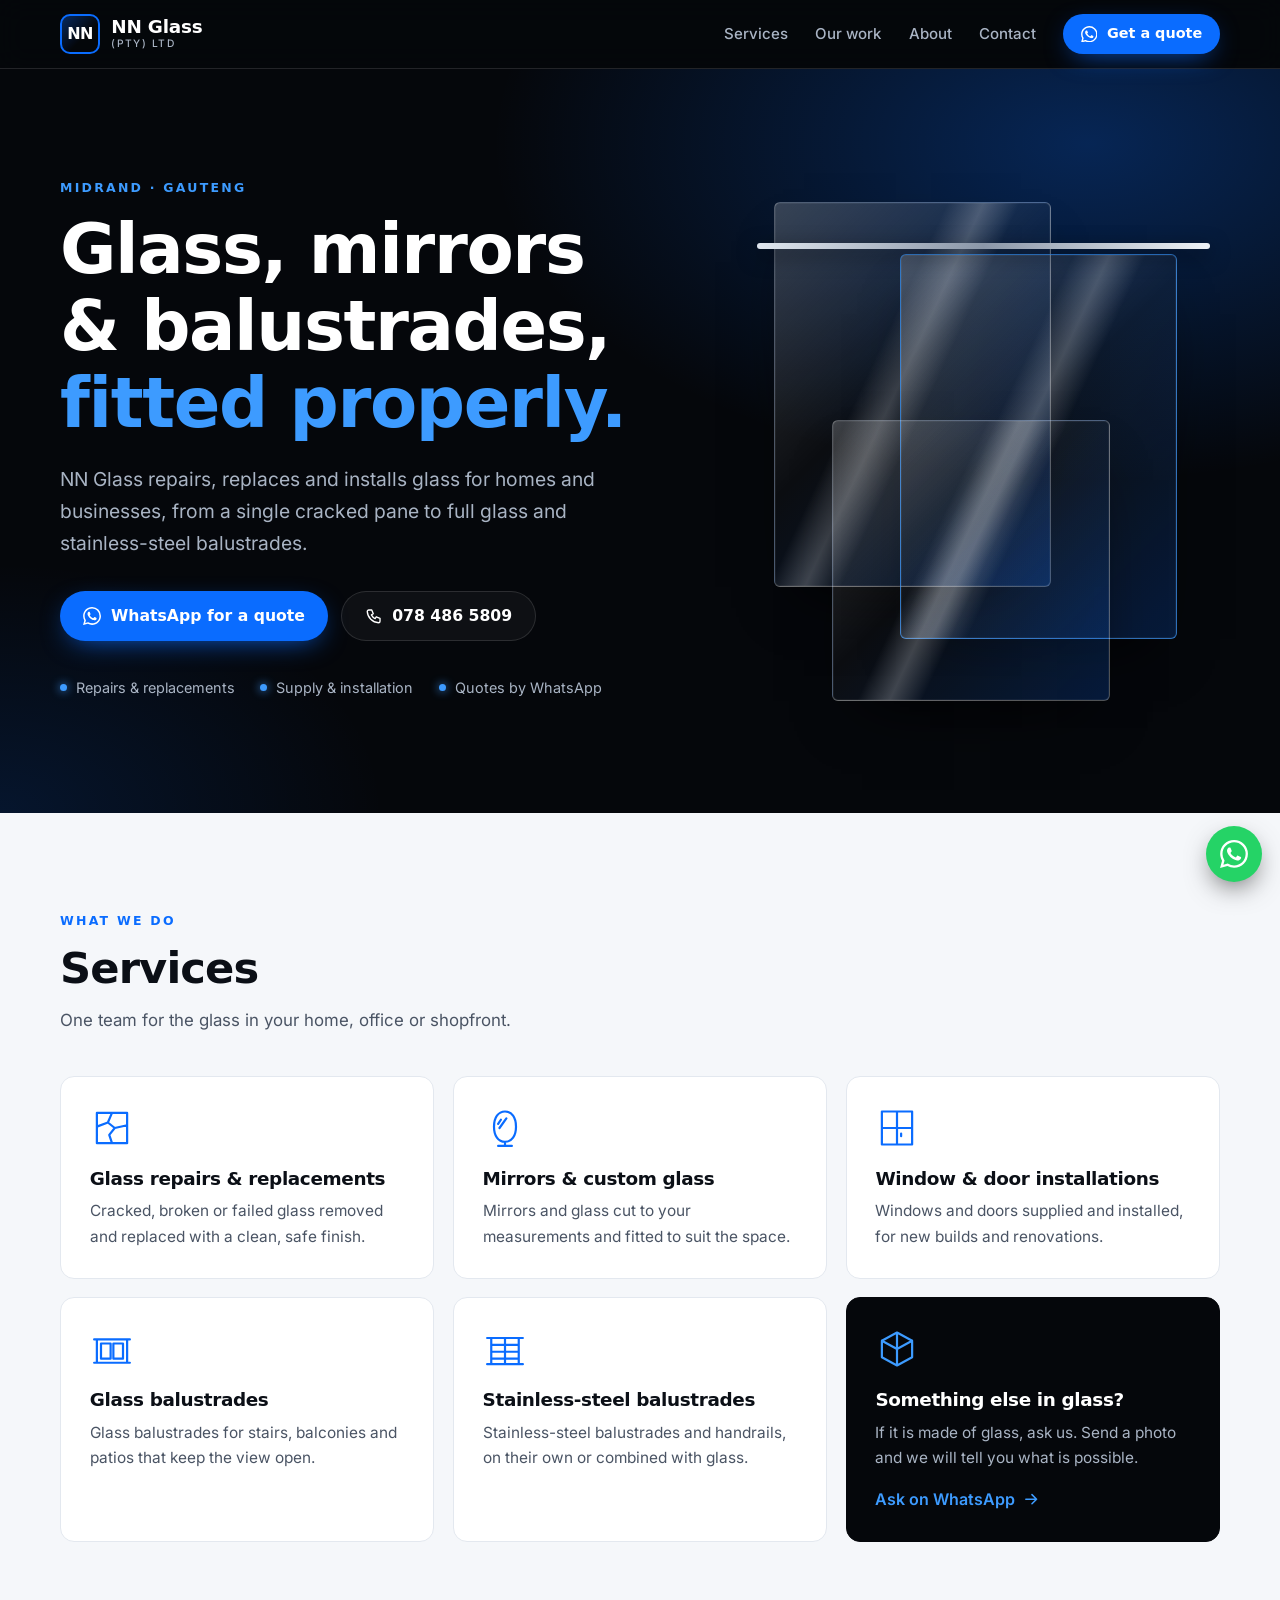
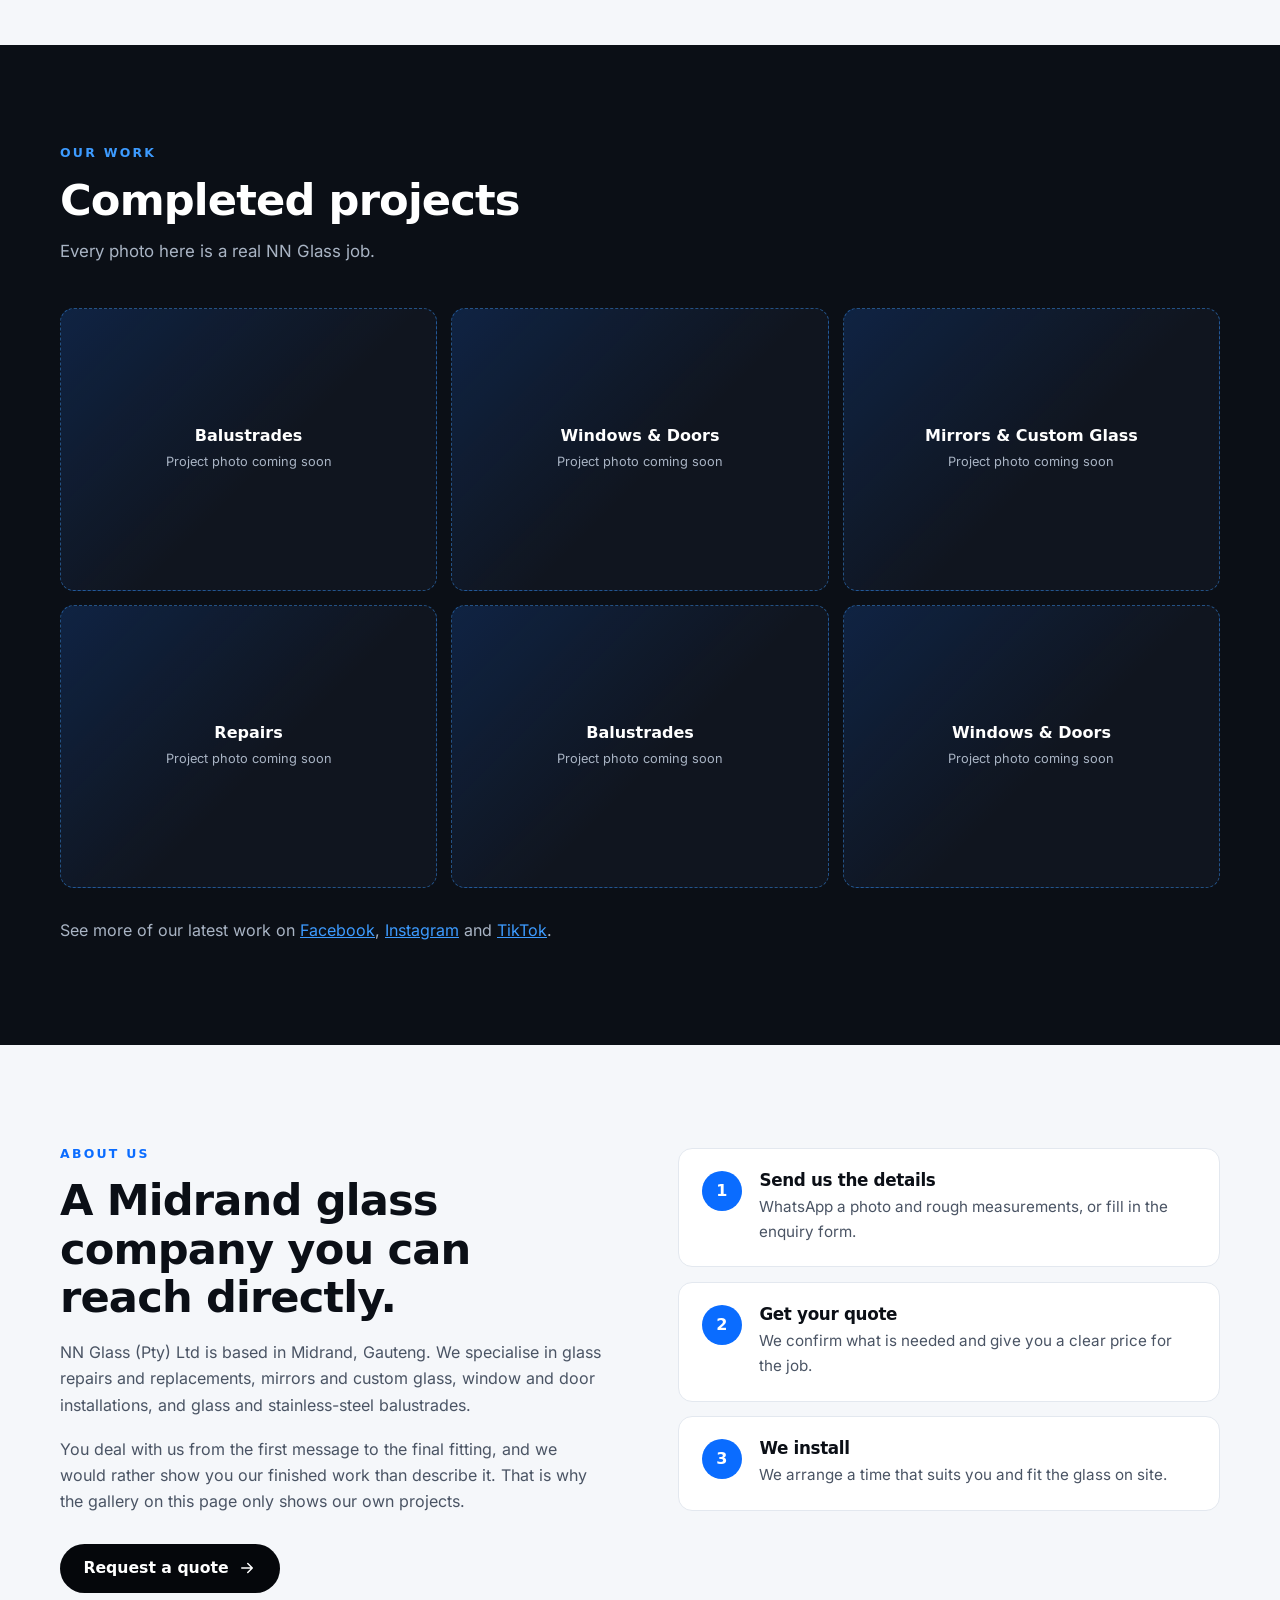
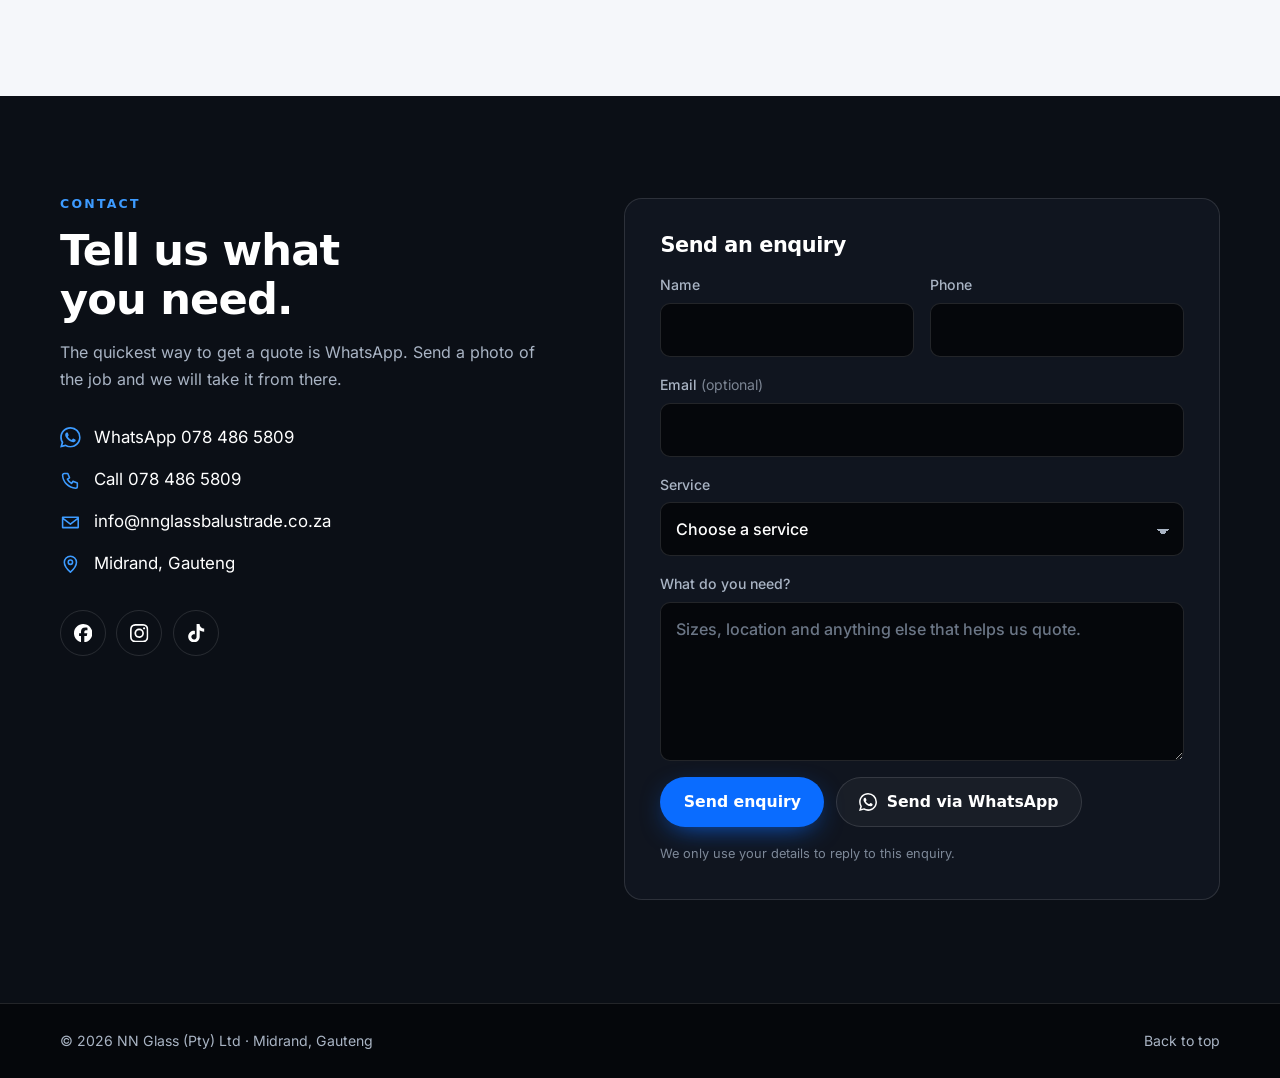
==== index.html @ 4a553247 "Build NN Glass single-page website with working enquiry form Static HTML/CSS/JS landing page in blac" ====
<!DOCTYPE html>
<html lang="en-ZA">
<head>
  <meta charset="utf-8">
  <meta name="viewport" content="width=device-width, initial-scale=1">
  <title>NN Glass | Glass, Mirrors &amp; Balustrades in Midrand, Gauteng</title>
  <meta name="description" content="NN Glass (Pty) Ltd in Midrand, Gauteng: glass repairs and replacements, mirrors and custom glass, window and door installations, and glass and stainless-steel balustrades. WhatsApp us for a quote.">
  <meta name="theme-color" content="#05070b">
  <!-- TODO: update the domain below once the final domain is confirmed. -->
  <link rel="canonical" href="https://www.nnglassbalustrade.co.za/">
  <meta property="og:type" content="website">
  <meta property="og:locale" content="en_ZA">
  <meta property="og:site_name" content="NN Glass">
  <meta property="og:title" content="NN Glass | Glass, Mirrors &amp; Balustrades in Midrand">
  <meta property="og:description" content="Glass repairs, mirrors, windows, doors and balustrades, supplied and installed from Midrand, Gauteng.">
  <meta property="og:url" content="https://www.nnglassbalustrade.co.za/">
  <meta property="og:image" content="https://www.nnglassbalustrade.co.za/images/share.png">
  <meta name="twitter:card" content="summary_large_image">
  <link rel="icon" href="images/favicon.svg" type="image/svg+xml">
  <link rel="preload" href="fonts/sora.woff2" as="font" type="font/woff2" crossorigin>
  <link rel="preload" href="fonts/inter.woff2" as="font" type="font/woff2" crossorigin>
  <link rel="stylesheet" href="css/styles.css">
  <script type="application/ld+json">
  {
    "@context": "https://schema.org",
    "@type": "HomeAndConstructionBusiness",
    "name": "NN Glass (Pty) Ltd",
    "url": "https://www.nnglassbalustrade.co.za/",
    "telephone": "+27784865809",
    "address": {
      "@type": "PostalAddress",
      "addressLocality": "Midrand",
      "addressRegion": "Gauteng",
      "addressCountry": "ZA"
    },
    "areaServed": "Gauteng",
    "description": "Glass repairs and replacements, mirrors and custom glass, window and door installations, and glass and stainless-steel balustrades.",
    "sameAs": [
      "https://www.facebook.com/profile.php?id=61577743782545",
      "https://www.instagram.com/nnglass06/",
      "https://www.tiktok.com/@nnglass8"
    ]
  }
  </script>
</head>
<body>
  <svg class="sprite" aria-hidden="true" focusable="false">
    <symbol id="i-whatsapp" viewBox="0 0 24 24"><path d="M17.472 14.382c-.297-.149-1.758-.867-2.03-.967-.273-.099-.471-.148-.67.15-.197.297-.767.966-.94 1.164-.173.199-.347.223-.644.075-.297-.15-1.255-.463-2.39-1.475-.883-.788-1.48-1.761-1.653-2.059-.173-.297-.018-.458.13-.606.134-.133.298-.347.446-.52.149-.174.198-.298.298-.497.099-.198.05-.371-.025-.52-.075-.149-.669-1.612-.916-2.207-.242-.579-.487-.5-.669-.51-.173-.008-.371-.01-.57-.01-.198 0-.52.074-.792.372-.272.297-1.04 1.016-1.04 2.479 0 1.462 1.065 2.875 1.213 3.074.149.198 2.096 3.2 5.077 4.487.709.306 1.262.489 1.694.625.712.227 1.36.195 1.871.118.571-.085 1.758-.719 2.006-1.413.248-.694.248-1.289.173-1.413-.074-.124-.272-.198-.57-.347m-5.421 7.403h-.004a9.87 9.87 0 01-5.031-1.378l-.361-.214-3.741.982.998-3.648-.235-.374a9.86 9.86 0 01-1.51-5.26c.001-5.45 4.436-9.884 9.888-9.884 2.64 0 5.122 1.03 6.988 2.898a9.825 9.825 0 012.893 6.994c-.003 5.45-4.437 9.884-9.885 9.884m8.413-18.297A11.815 11.815 0 0012.05 0C5.495 0 .16 5.335.157 11.892c0 2.096.547 4.142 1.588 5.945L.057 24l6.305-1.654a11.882 11.882 0 005.683 1.448h.005c6.554 0 11.89-5.335 11.893-11.893a11.821 11.821 0 00-3.48-8.413Z"/></symbol>
    <symbol id="i-facebook" viewBox="0 0 24 24"><path d="M9.101 23.691v-7.98H6.627v-3.667h2.474v-1.58c0-4.085 1.848-5.978 5.858-5.978.401 0 .955.042 1.468.103a8.68 8.68 0 0 1 1.141.195v3.325a8.623 8.623 0 0 0-.653-.036 26.805 26.805 0 0 0-.733-.009c-.707 0-1.259.096-1.675.309a1.686 1.686 0 0 0-.679.622c-.258.42-.374.995-.374 1.752v1.297h3.919l-.386 2.103-.287 1.564h-3.246v8.245C19.396 23.238 24 18.179 24 12.044c0-6.627-5.373-12-12-12s-12 5.373-12 12c0 5.628 3.874 10.35 9.101 11.647Z"/></symbol>
    <symbol id="i-instagram" viewBox="0 0 24 24"><path d="M7.0301.084c-1.2768.0602-2.1487.264-2.911.5634-.7888.3075-1.4575.72-2.1228 1.3877-.6652.6677-1.075 1.3368-1.3802 2.127-.2954.7638-.4956 1.6365-.552 2.914-.0564 1.2775-.0689 1.6882-.0626 4.947.0062 3.2586.0206 3.6671.0825 4.9473.061 1.2765.264 2.1482.5635 2.9107.308.7889.72 1.4573 1.388 2.1228.6679.6655 1.3365 1.0743 2.1285 1.38.7632.295 1.6361.4961 2.9134.552 1.2773.056 1.6884.069 4.9462.0627 3.2578-.0062 3.668-.0207 4.9478-.0814 1.28-.0607 2.147-.2652 2.9098-.5633.7889-.3086 1.4578-.72 2.1228-1.3881.665-.6682 1.0745-1.3378 1.3795-2.1284.2957-.7632.4966-1.636.552-2.9124.056-1.2809.0692-1.6898.063-4.948-.0063-3.2583-.021-3.6668-.0817-4.9465-.0607-1.2797-.264-2.1487-.5633-2.9117-.3084-.7889-.72-1.4568-1.3876-2.1228C21.2982 1.33 20.628.9208 19.8378.6165 19.074.321 18.2017.1197 16.9244.0645 15.6471.0093 15.236-.005 11.977.0014 8.718.0076 8.31.0215 7.0301.0839m.1402 21.6932c-1.17-.0509-1.8053-.2453-2.2287-.408-.5606-.216-.96-.4771-1.3819-.895-.422-.4178-.6811-.8186-.9-1.378-.1644-.4234-.3624-1.058-.4171-2.228-.0595-1.2645-.072-1.6442-.079-4.848-.007-3.2037.0053-3.583.0607-4.848.05-1.169.2456-1.805.408-2.2282.216-.5613.4762-.96.895-1.3816.4188-.4217.8184-.6814 1.3783-.9003.423-.1651 1.0575-.3614 2.227-.4171 1.2655-.06 1.6447-.072 4.848-.079 3.2033-.007 3.5835.005 4.8495.0608 1.169.0508 1.8053.2445 2.228.408.5608.216.96.4754 1.3816.895.4217.4194.6816.8176.9005 1.3787.1653.4217.3617 1.056.4169 2.2263.0602 1.2655.0739 1.645.0796 4.848.0058 3.203-.0055 3.5834-.061 4.848-.051 1.17-.245 1.8055-.408 2.2294-.216.5604-.4763.96-.8954 1.3814-.419.4215-.8181.6811-1.3783.9-.4224.1649-1.0577.3617-2.2262.4174-1.2656.0595-1.6448.072-4.8493.079-3.2045.007-3.5825-.006-4.848-.0608M16.953 5.5864A1.44 1.44 0 1 0 18.39 4.144a1.44 1.44 0 0 0-1.437 1.4424M5.8385 12.012c.0067 3.4032 2.7706 6.1557 6.173 6.1493 3.4026-.0065 6.157-2.7701 6.1506-6.1733-.0065-3.4032-2.771-6.1565-6.174-6.1498-3.403.0067-6.156 2.771-6.1496 6.1738M8 12.0077a4 4 0 1 1 4.008 3.9921A3.9996 3.9996 0 0 1 8 12.0077"/></symbol>
    <symbol id="i-tiktok" viewBox="0 0 24 24"><path d="M12.525.02c1.31-.02 2.61-.01 3.91-.02.08 1.53.63 3.09 1.75 4.17 1.12 1.11 2.7 1.62 4.24 1.79v4.03c-1.44-.05-2.89-.35-4.2-.97-.57-.26-1.1-.59-1.62-.93-.01 2.92.01 5.84-.02 8.75-.08 1.4-.54 2.79-1.35 3.94-1.31 1.92-3.58 3.17-5.91 3.21-1.43.08-2.86-.31-4.08-1.03-2.02-1.19-3.44-3.37-3.65-5.71-.02-.5-.03-1-.01-1.49.18-1.9 1.12-3.72 2.58-4.96 1.66-1.44 3.98-2.13 6.15-1.72.02 1.48-.04 2.96-.04 4.44-.99-.32-2.15-.23-3.02.37-.63.41-1.11 1.04-1.36 1.75-.21.51-.15 1.07-.14 1.61.24 1.64 1.82 3.02 3.5 2.87 1.12-.01 2.19-.66 2.77-1.61.19-.33.4-.67.41-1.06.1-1.79.06-3.57.07-5.36.01-4.03-.01-8.05.02-12.07z"/></symbol>
    <symbol id="i-youtube" viewBox="0 0 24 24"><path d="M23.498 6.186a3.016 3.016 0 0 0-2.122-2.136C19.505 3.545 12 3.545 12 3.545s-7.505 0-9.377.505A3.017 3.017 0 0 0 .502 6.186C0 8.07 0 12 0 12s0 3.93.502 5.814a3.016 3.016 0 0 0 2.122 2.136c1.871.505 9.376.505 9.376.505s7.505 0 9.377-.505a3.015 3.015 0 0 0 2.122-2.136C24 15.93 24 12 24 12s0-3.93-.502-5.814zM9.545 15.568V8.432L15.818 12l-6.273 3.568z"/></symbol>
    <symbol id="i-phone" viewBox="0 0 24 24"><path fill="none" stroke="currentColor" stroke-width="1.8" stroke-linecap="round" stroke-linejoin="round" d="M5 4h4l2 5-2.5 1.5a11 11 0 0 0 5 5L15 13l5 2v4a2 2 0 0 1-2 2A16 16 0 0 1 3 6a2 2 0 0 1 2-2Z"/></symbol>
    <symbol id="i-mail" viewBox="0 0 24 24"><path fill="none" stroke="currentColor" stroke-width="1.8" stroke-linecap="round" stroke-linejoin="round" d="M3 6h18v12H3zM3 7l9 7 9-7"/></symbol>
    <symbol id="i-pin" viewBox="0 0 24 24"><path fill="none" stroke="currentColor" stroke-width="1.8" stroke-linecap="round" stroke-linejoin="round" d="M12 21s7-6.2 7-11.5A7 7 0 0 0 5 9.500C5 14.800 12 21 12 21Zm0-9a2.500 2.500 0 1 0 0-5 2.500 2.500 0 0 0 0 5Z"/></symbol>
    <symbol id="i-arrow" viewBox="0 0 24 24"><path fill="none" stroke="currentColor" stroke-width="2" stroke-linecap="round" stroke-linejoin="round" d="M5 12h14M13 6l6 6-6 6"/></symbol>
    <symbol id="i-repair" viewBox="0 0 32 32"><path fill="none" stroke="currentColor" stroke-width="1.6" stroke-linecap="round" stroke-linejoin="round" d="M5 5h22v22H5zM16 5l-3 7 5 4-4 5 2 6M13 12l-8 3M18 16l9-2"/></symbol>
    <symbol id="i-mirror" viewBox="0 0 32 32"><path fill="none" stroke="currentColor" stroke-width="1.6" stroke-linecap="round" stroke-linejoin="round" d="M16 4c5 0 8 4.500 8 11s-3 11-8 11-8-4.500-8-11 3-11 8-11ZM16 26v3M11 29h10M13 10l-2 3M17 9l-5 7"/></symbol>
    <symbol id="i-window" viewBox="0 0 32 32"><path fill="none" stroke="currentColor" stroke-width="1.6" stroke-linecap="round" stroke-linejoin="round" d="M5 4h22v24H5zM16 4v24M5 16h22M19 20v2"/></symbol>
    <symbol id="i-glass-rail" viewBox="0 0 32 32"><path fill="none" stroke="currentColor" stroke-width="1.6" stroke-linecap="round" stroke-linejoin="round" d="M3 9h26M5 9v17M27 9v17M3 26h26M8 12h7v11H8zM17 12h7v11h-7z"/></symbol>
    <symbol id="i-steel-rail" viewBox="0 0 32 32"><path fill="none" stroke="currentColor" stroke-width="1.6" stroke-linecap="round" stroke-linejoin="round" d="M3 8h26M6 8v19M16 8v19M26 8v19M6 13h20M6 18h20M6 23h20M3 27h26"/></symbol>
    <symbol id="i-custom" viewBox="0 0 32 32"><path fill="none" stroke="currentColor" stroke-width="1.6" stroke-linecap="round" stroke-linejoin="round" d="M16 4l11 6v12l-11 6-11-6V10zM16 4v24M5 10l11 6 11-6"/></symbol>
  </svg>

  <a class="skip" href="#main">Skip to content</a>

  <header class="header" id="top">
    <div class="wrap header__in">
      <a class="logo" href="#top" aria-label="NN Glass home">
        <span class="logo__mark" aria-hidden="true">NN</span>
        <span class="logo__text">NN&nbsp;Glass<small>(Pty) Ltd</small></span>
      </a>
      <button class="nav-toggle" type="button" aria-expanded="false" aria-controls="nav">
        <span class="nav-toggle__bars" aria-hidden="true"></span>
        <span class="sr">Menu</span>
      </button>
      <nav class="nav" id="nav" aria-label="Main">
        <a href="#services">Services</a>
        <a href="#gallery">Our work</a>
        <a href="#about">About</a>
        <a href="#contact">Contact</a>
        <a class="btn btn--blue btn--sm" data-wa href="https://wa.me/27784865809" target="_blank" rel="noopener">
          <svg class="ico" aria-hidden="true"><use href="#i-whatsapp"/></svg>Get a quote
        </a>
      </nav>
    </div>
  </header>

  <main id="main">
    <section class="hero">
      <div class="wrap hero__in">
        <div class="hero__copy">
          <p class="eyebrow">Midrand · Gauteng</p>
          <h1>Glass, mirrors &amp; balustrades, <span class="hl">fitted properly.</span></h1>
          <p class="lead">NN Glass repairs, replaces and installs glass for homes and businesses, from a single cracked pane to full glass and stainless-steel balustrades.</p>
          <div class="hero__cta">
            <a class="btn btn--blue" data-wa href="https://wa.me/27784865809" target="_blank" rel="noopener">
              <svg class="ico" aria-hidden="true"><use href="#i-whatsapp"/></svg>WhatsApp for a quote
            </a>
            <a class="btn btn--ghost" data-tel href="tel:+27784865809">
              <svg class="ico" aria-hidden="true"><use href="#i-phone"/></svg><span data-tel-text>078 486 5809</span>
            </a>
          </div>
          <ul class="hero__points">
            <li>Repairs &amp; replacements</li>
            <li>Supply &amp; installation</li>
            <li>Quotes by WhatsApp</li>
          </ul>
        </div>
        <div class="hero__art" aria-hidden="true">
          <div class="pane pane--a"></div>
          <div class="pane pane--b"></div>
          <div class="pane pane--c"></div>
          <div class="rail"></div>
        </div>
      </div>
    </section>

    <section class="section section--light" id="services">
      <div class="wrap">
        <header class="section__head">
          <p class="eyebrow">What we do</p>
          <h2>Services</h2>
          <p>One team for the glass in your home, office or shopfront.</p>
        </header>
        <ul class="cards">
          <li class="card">
            <svg class="card__ico" aria-hidden="true"><use href="#i-repair"/></svg>
            <h3>Glass repairs &amp; replacements</h3>
            <p>Cracked, broken or failed glass removed and replaced with a clean, safe finish.</p>
          </li>
          <li class="card">
            <svg class="card__ico" aria-hidden="true"><use href="#i-mirror"/></svg>
            <h3>Mirrors &amp; custom glass</h3>
            <p>Mirrors and glass cut to your measurements and fitted to suit the space.</p>
          </li>
          <li class="card">
            <svg class="card__ico" aria-hidden="true"><use href="#i-window"/></svg>
            <h3>Window &amp; door installations</h3>
            <p>Windows and doors supplied and installed, for new builds and renovations.</p>
          </li>
          <li class="card">
            <svg class="card__ico" aria-hidden="true"><use href="#i-glass-rail"/></svg>
            <h3>Glass balustrades</h3>
            <p>Glass balustrades for stairs, balconies and patios that keep the view open.</p>
          </li>
          <li class="card">
            <svg class="card__ico" aria-hidden="true"><use href="#i-steel-rail"/></svg>
            <h3>Stainless-steel balustrades</h3>
            <p>Stainless-steel balustrades and handrails, on their own or combined with glass.</p>
          </li>
          <li class="card card--cta">
            <svg class="card__ico" aria-hidden="true"><use href="#i-custom"/></svg>
            <h3>Something else in glass?</h3>
            <p>If it is made of glass, ask us. Send a photo and we will tell you what is possible.</p>
            <a class="link" data-wa href="https://wa.me/27784865809" target="_blank" rel="noopener">Ask on WhatsApp <svg class="ico" aria-hidden="true"><use href="#i-arrow"/></svg></a>
          </li>
        </ul>
      </div>
    </section>

    <section class="section section--dark" id="gallery">
      <div class="wrap">
        <header class="section__head">
          <p class="eyebrow">Our work</p>
          <h2>Completed projects</h2>
          <p>Every photo here is a real NN Glass job.</p>
        </header>
        <div class="filters" id="gallery-filters" role="group" aria-label="Filter projects" hidden></div>
        <ul class="gallery" id="gallery-grid">
          <li class="tile tile--empty"><span>Balustrades</span><small>Project photo coming soon</small></li>
          <li class="tile tile--empty"><span>Windows &amp; Doors</span><small>Project photo coming soon</small></li>
          <li class="tile tile--empty"><span>Mirrors &amp; Custom Glass</span><small>Project photo coming soon</small></li>
          <li class="tile tile--empty"><span>Repairs</span><small>Project photo coming soon</small></li>
          <li class="tile tile--empty"><span>Balustrades</span><small>Project photo coming soon</small></li>
          <li class="tile tile--empty"><span>Windows &amp; Doors</span><small>Project photo coming soon</small></li>
        </ul>
        <p class="gallery__more">See more of our latest work on
          <a data-social="facebook" href="https://www.facebook.com/profile.php?id=61577743782545" target="_blank" rel="noopener">Facebook</a>,
          <a data-social="instagram" href="https://www.instagram.com/nnglass06/" target="_blank" rel="noopener">Instagram</a> and
          <a data-social="tiktok" href="https://www.tiktok.com/@nnglass8" target="_blank" rel="noopener">TikTok</a>.
        </p>
      </div>
    </section>

    <section class="section section--light" id="about">
      <div class="wrap about">
        <div class="about__copy">
          <p class="eyebrow">About us</p>
          <h2>A Midrand glass company you can reach directly.</h2>
          <p>NN Glass (Pty) Ltd is based in Midrand, Gauteng. We specialise in glass repairs and replacements, mirrors and custom glass, window and door installations, and glass and stainless-steel balustrades.</p>
          <p>You deal with us from the first message to the final fitting, and we would rather show you our finished work than describe it. That is why the gallery on this page only shows our own projects.</p>
          <a class="btn btn--dark" href="#contact">Request a quote <svg class="ico" aria-hidden="true"><use href="#i-arrow"/></svg></a>
        </div>
        <ol class="steps" aria-label="How a quote works">
          <li>
            <span class="steps__n">1</span>
            <div><h3>Send us the details</h3><p>WhatsApp a photo and rough measurements, or fill in the enquiry form.</p></div>
          </li>
          <li>
            <span class="steps__n">2</span>
            <div><h3>Get your quote</h3><p>We confirm what is needed and give you a clear price for the job.</p></div>
          </li>
          <li>
            <span class="steps__n">3</span>
            <div><h3>We install</h3><p>We arrange a time that suits you and fit the glass on site.</p></div>
          </li>
        </ol>
      </div>
    </section>

    <section class="section section--dark" id="contact">
      <div class="wrap contact">
        <div class="contact__info">
          <p class="eyebrow">Contact</p>
          <h2>Tell us what you need.</h2>
          <p>The quickest way to get a quote is WhatsApp. Send a photo of the job and we will take it from there.</p>
          <ul class="contact__list">
            <li>
              <svg class="ico" aria-hidden="true"><use href="#i-whatsapp"/></svg>
              <a data-wa href="https://wa.me/27784865809" target="_blank" rel="noopener">WhatsApp <span data-tel-text>078 486 5809</span></a>
            </li>
            <li>
              <svg class="ico" aria-hidden="true"><use href="#i-phone"/></svg>
              <a data-tel href="tel:+27784865809">Call <span data-tel-text>078 486 5809</span></a>
            </li>
            <li>
              <svg class="ico" aria-hidden="true"><use href="#i-mail"/></svg>
              <a data-email href="mailto:info@nnglassbalustrade.co.za">info@nnglassbalustrade.co.za</a>
            </li>
            <li>
              <svg class="ico" aria-hidden="true"><use href="#i-pin"/></svg>
              <span>Midrand, Gauteng</span>
            </li>
          </ul>
          <ul class="socials" aria-label="Social media">
            <li><a data-social="facebook" href="https://www.facebook.com/profile.php?id=61577743782545" target="_blank" rel="noopener" aria-label="NN Glass on Facebook"><svg class="ico" aria-hidden="true"><use href="#i-facebook"/></svg></a></li>
            <li><a data-social="instagram" href="https://www.instagram.com/nnglass06/" target="_blank" rel="noopener" aria-label="NN Glass on Instagram"><svg class="ico" aria-hidden="true"><use href="#i-instagram"/></svg></a></li>
            <li><a data-social="tiktok" href="https://www.tiktok.com/@nnglass8" target="_blank" rel="noopener" aria-label="NN Glass on TikTok"><svg class="ico" aria-hidden="true"><use href="#i-tiktok"/></svg></a></li>
            <li hidden><a data-social="youtube" href="#" target="_blank" rel="noopener" aria-label="NN Glass on YouTube"><svg class="ico" aria-hidden="true"><use href="#i-youtube"/></svg></a></li>
          </ul>
        </div>

        <form class="form" id="enquiry-form" action="api/enquiry.php" method="post" novalidate>
          <h3>Send an enquiry</h3>
          <div class="form__row">
            <label>Name
              <input type="text" name="name" autocomplete="name" required minlength="2" maxlength="100">
            </label>
            <label>Phone
              <input type="tel" name="phone" autocomplete="tel" required maxlength="30" inputmode="tel">
            </label>
          </div>
          <label>Email <span class="opt">(optional)</span>
            <input type="email" name="email" autocomplete="email" maxlength="150">
          </label>
          <label>Service
            <select name="service">
              <option value="">Choose a service</option>
              <option>Glass repair or replacement</option>
              <option>Mirrors or custom glass</option>
              <option>Window or door installation</option>
              <option>Glass balustrade</option>
              <option>Stainless-steel balustrade</option>
              <option>Something else</option>
            </select>
          </label>
          <label>What do you need?
            <textarea name="message" rows="5" required minlength="5" maxlength="3000" placeholder="Sizes, location and anything else that helps us quote."></textarea>
          </label>
          <label class="hp" aria-hidden="true">Company website
            <input type="text" name="company_website" tabindex="-1" autocomplete="off">
          </label>
          <input type="hidden" name="started" value="0">
          <p class="form__status" id="form-status" role="status" aria-live="polite"></p>
          <div class="form__actions">
            <button class="btn btn--blue" type="submit">Send enquiry</button>
            <button class="btn btn--ghost" type="button" id="form-whatsapp">
              <svg class="ico" aria-hidden="true"><use href="#i-whatsapp"/></svg>Send via WhatsApp
            </button>
          </div>
          <p class="form__note">We only use your details to reply to this enquiry.</p>
        </form>
      </div>
    </section>
  </main>

  <footer class="footer">
    <div class="wrap footer__in">
      <p>© <span id="year">2026</span> NN Glass (Pty) Ltd · Midrand, Gauteng</p>
      <p><a href="#top">Back to top</a></p>
    </div>
  </footer>

  <a class="fab" data-wa href="https://wa.me/27784865809" target="_blank" rel="noopener" aria-label="Chat to NN Glass on WhatsApp">
    <svg class="ico" aria-hidden="true"><use href="#i-whatsapp"/></svg>
  </a>

  <dialog class="lightbox" id="lightbox" aria-label="Project photo">
    <button class="lightbox__close" type="button" aria-label="Close">×</button>
    <button class="lightbox__nav lightbox__nav--prev" type="button" aria-label="Previous photo">‹</button>
    <figure>
      <img id="lightbox-img" src="[data-uri]" alt="">
      <figcaption id="lightbox-cap"></figcaption>
    </figure>
    <button class="lightbox__nav lightbox__nav--next" type="button" aria-label="Next photo">›</button>
  </dialog>

  <script src="js/config.js"></script>
  <script src="js/main.js"></script>
</body>
</html>
---- css/styles.css ----
/* NN Glass — black, white and electric blue */

@font-face {
  font-family: "Sora";
  src: url("../fonts/sora.woff2") format("woff2");
  font-weight: 100 800;
  font-display: swap;
}
@font-face {
  font-family: "Inter";
  src: url("../fonts/inter.woff2") format("woff2");
  font-weight: 100 900;
  font-display: swap;
}

:root {
  --black: #05070b;
  --ink: #0b0f16;
  --panel: #10151f;
  --line: rgba(255, 255, 255, 0.12);
  --white: #ffffff;
  --paper: #f5f7fa;
  --text-dark: #0b0f16;
  --muted-dark: #4a5464;
  --muted-light: #a9b4c4;
  --blue: #0a6cff;
  --blue-bright: #3d9bff;
  --blue-deep: #0050d6;
  --ok: #37d67a;
  --error: #ff6b6b;
  --radius: 14px;
  --wrap: 1160px;
  --head: "Sora", "Segoe UI", system-ui, sans-serif;
  --body: "Inter", "Segoe UI", system-ui, sans-serif;
}

*, *::before, *::after { box-sizing: border-box; }
html { scroll-behavior: smooth; scroll-padding-top: 76px; -webkit-text-size-adjust: 100%; }
body {
  margin: 0;
  background: var(--black);
  color: var(--white);
  font: 400 1rem/1.65 var(--body);
  -webkit-font-smoothing: antialiased;
}
img, svg { display: block; max-width: 100%; }
a { color: inherit; }
h1, h2, h3 { font-family: var(--head); line-height: 1.12; margin: 0; letter-spacing: -0.02em; text-wrap: balance; }
p { margin: 0; }
ul, ol { margin: 0; padding: 0; list-style: none; }
button, input, select, textarea { font: inherit; color: inherit; }
[hidden] { display: none !important; }
:focus-visible { outline: 2px solid var(--blue-bright); outline-offset: 3px; border-radius: 4px; }

.wrap { width: min(100% - 2.500rem, var(--wrap)); margin-inline: auto; }
.sprite { position: absolute; width: 0; height: 0; overflow: hidden; }
.sr { position: absolute; width: 1px; height: 1px; overflow: hidden; clip-path: inset(50%); white-space: nowrap; }
.skip { position: absolute; left: 1rem; top: -4rem; z-index: 100; background: var(--white); color: var(--black); padding: 0.600rem 1rem; border-radius: 8px; }
.skip:focus { top: 1rem; }
.ico { width: 1.150em; height: 1.150em; fill: currentColor; flex: none; }

.eyebrow {
  font: 600 0.780rem/1 var(--head);
  letter-spacing: 0.180em;
  text-transform: uppercase;
  color: var(--blue-bright);
  margin-bottom: 1rem;
}
.section--light .eyebrow { color: var(--blue); }

/* ---- Buttons ---- */
.btn {
  display: inline-flex; align-items: center; justify-content: center; gap: 0.600rem;
  padding: 0.900rem 1.400rem;
  border: 1px solid transparent; border-radius: 999px;
  font: 600 0.980rem/1.2 var(--head);
  text-decoration: none; cursor: pointer;
  transition: background-color 0.2s, border-color 0.2s, transform 0.2s, box-shadow 0.2s;
}
.btn:hover { transform: translateY(-1px); }
.btn--sm { padding: 0.650rem 1.050rem; font-size: 0.900rem; }
.btn--blue { background: var(--blue); color: var(--white); box-shadow: 0 8px 28px -10px rgba(10, 108, 255, 0.900); }
.btn--blue:hover { background: var(--blue-deep); }
.btn--ghost { border-color: var(--line); background: rgba(255, 255, 255, 0.040); color: var(--white); }
.btn--ghost:hover { border-color: var(--blue-bright); }
.btn--dark { background: var(--black); color: var(--white); }
.btn--dark:hover { background: var(--blue); }
.btn[disabled] { opacity: 0.600; cursor: progress; transform: none; }
.link { display: inline-flex; align-items: center; gap: 0.400rem; font-weight: 600; color: var(--blue); text-decoration: none; }
.link:hover { text-decoration: underline; }

/* ---- Header ---- */
.header {
  position: sticky; top: 0; z-index: 50;
  background: rgba(5, 7, 11, 0.860);
  backdrop-filter: blur(14px);
  -webkit-backdrop-filter: blur(14px);
  border-bottom: 1px solid var(--line);
}
.header__in { display: flex; align-items: center; justify-content: space-between; min-height: 68px; gap: 1rem; }
.logo { display: inline-flex; align-items: center; gap: 0.700rem; text-decoration: none; }
.logo__mark {
  display: grid; place-items: center; width: 40px; height: 40px;
  border: 2px solid var(--blue); border-radius: 10px;
  font: 800 1rem/1 var(--head); letter-spacing: -0.040em;
  background: linear-gradient(135deg, rgba(10, 108, 255, 0.350), transparent 60%);
}
.logo__text { font: 700 1.150rem/1.1 var(--head); letter-spacing: -0.010em; }
.logo__text small { display: block; font: 500 0.640rem/1.3 var(--body); letter-spacing: 0.140em; text-transform: uppercase; color: var(--muted-light); }
.nav { display: flex; align-items: center; gap: 1.700rem; }
.nav > a:not(.btn) { font-size: 0.940rem; font-weight: 500; text-decoration: none; color: var(--muted-light); transition: color 0.2s; }
.nav > a:not(.btn):hover { color: var(--white); }
.nav-toggle { display: none; width: 44px; height: 44px; border: 1px solid var(--line); border-radius: 10px; background: none; cursor: pointer; }
.nav-toggle__bars, .nav-toggle__bars::before, .nav-toggle__bars::after {
  display: block; width: 18px; height: 2px; margin-inline: auto; background: var(--white); border-radius: 2px; content: "";
  transition: transform 0.2s;
}
.nav-toggle__bars { position: relative; }
.nav-toggle__bars::before { position: absolute; top: -6px; }
.nav-toggle__bars::after { position: absolute; top: 6px; }
.nav-toggle[aria-expanded="true"] .nav-toggle__bars { background: transparent; }
.nav-toggle[aria-expanded="true"] .nav-toggle__bars::before { transform: translateY(6px) rotate(45deg); }
.nav-toggle[aria-expanded="true"] .nav-toggle__bars::after { transform: translateY(-6px) rotate(-45deg); }

/* ---- Hero ---- */
.hero {
  position: relative; overflow: hidden;
  background:
    radial-gradient(60rem 34rem at 85% 10%, rgba(10, 108, 255, 0.300), transparent 62%),
    radial-gradient(40rem 26rem at 0% 100%, rgba(10, 108, 255, 0.140), transparent 60%),
    var(--black);
}
.hero__in { display: grid; grid-template-columns: 1.150fr 0.850fr; align-items: center; gap: 3rem; padding-block: clamp(3.500rem, 9vw, 7rem); }
.hero h1 { font-size: clamp(2.300rem, 5.600vw, 4.300rem); font-weight: 700; }
.hl { color: var(--blue-bright); }
.lead { margin-top: 1.400rem; max-width: 34rem; font-size: clamp(1.050rem, 1.500vw, 1.200rem); color: var(--muted-light); }
.hero__cta { display: flex; flex-wrap: wrap; gap: 0.800rem; margin-top: 2rem; }
.hero__points { display: flex; flex-wrap: wrap; gap: 0.500rem 1.600rem; margin-top: 2.200rem; font-size: 0.900rem; color: var(--muted-light); }
.hero__points li { display: flex; align-items: center; gap: 0.550rem; }
.hero__points li::before { content: ""; width: 7px; height: 7px; border-radius: 50%; background: var(--blue-bright); box-shadow: 0 0 10px var(--blue-bright); }

.hero__art { position: relative; aspect-ratio: 4 / 5; max-height: 520px; justify-self: center; width: 100%; max-width: 420px; }
.pane {
  position: absolute; border-radius: 6px;
  border: 1px solid rgba(255, 255, 255, 0.280);
  background: linear-gradient(135deg, rgba(255, 255, 255, 0.200), rgba(255, 255, 255, 0.030) 45%, rgba(10, 108, 255, 0.200));
  box-shadow: 0 30px 60px -30px rgba(0, 0, 0, 0.900), inset 0 0 0 1px rgba(255, 255, 255, 0.050);
}
.pane::after {
  content: ""; position: absolute; inset: 0; border-radius: inherit;
  background: linear-gradient(115deg, transparent 38%, rgba(255, 255, 255, 0.220) 46%, transparent 54%);
}
.pane--a { inset: 4% 34% 22% 0; }
.pane--b { inset: 14% 4% 12% 30%; border-color: rgba(61, 155, 255, 0.700); }
.pane--c { inset: 46% 20% 0 14%; }
.rail { position: absolute; left: -4%; right: -4%; top: 12%; height: 6px; border-radius: 6px; background: linear-gradient(90deg, #dfe6ee, #8b97a8 50%, #eef2f6); box-shadow: 0 6px 20px rgba(0, 0, 0, 0.600); }

/* ---- Sections ---- */
.section { padding-block: clamp(3.500rem, 8vw, 6.500rem); }
.section--light { background: var(--paper); color: var(--text-dark); }
.section--dark { background: var(--ink); }
.section__head { max-width: 40rem; margin-bottom: 2.600rem; }
.section h2 { font-size: clamp(1.800rem, 3.600vw, 2.700rem); font-weight: 700; }
.section__head p:last-child { margin-top: 0.900rem; color: var(--muted-light); font-size: 1.050rem; }
.section--light .section__head p:last-child { color: var(--muted-dark); }

/* ---- Services ---- */
.cards { display: grid; grid-template-columns: repeat(3, 1fr); gap: 1.150rem; }
.card {
  padding: 1.800rem; border-radius: var(--radius);
  background: var(--white); border: 1px solid #e3e8ef;
  transition: transform 0.25s, box-shadow 0.25s, border-color 0.25s;
}
.card:hover { transform: translateY(-4px); border-color: var(--blue); box-shadow: 0 22px 40px -26px rgba(10, 108, 255, 0.600); }
.card__ico { width: 44px; height: 44px; color: var(--blue); margin-bottom: 1.200rem; }
.card h3 { font-size: 1.150rem; font-weight: 600; margin-bottom: 0.550rem; }
.card p { color: var(--muted-dark); font-size: 0.960rem; }
.card--cta { background: var(--black); border-color: var(--black); color: var(--white); }
.card--cta p { color: var(--muted-light); margin-bottom: 1rem; }
.card--cta .card__ico, .card--cta .link { color: var(--blue-bright); }

/* ---- Gallery ---- */
.filters { display: flex; flex-wrap: wrap; gap: 0.500rem; margin-bottom: 1.600rem; }
.chip { padding: 0.500rem 1rem; border-radius: 999px; border: 1px solid var(--line); background: none; color: var(--muted-light); font-size: 0.880rem; font-weight: 500; cursor: pointer; }
.chip:hover { color: var(--white); border-color: var(--blue-bright); }
.chip[aria-pressed="true"] { background: var(--blue); border-color: var(--blue); color: var(--white); }
.gallery { display: grid; grid-template-columns: repeat(3, 1fr); gap: 0.900rem; }
.tile { position: relative; aspect-ratio: 4 / 3; border-radius: var(--radius); overflow: hidden; background: var(--panel); }
.tile button { display: block; width: 100%; height: 100%; padding: 0; border: 0; background: none; cursor: zoom-in; }
.tile img { width: 100%; height: 100%; object-fit: cover; transition: transform 0.5s; }
.tile button:hover img { transform: scale(1.050); }
.tile__tag { position: absolute; left: 0.700rem; bottom: 0.700rem; padding: 0.300rem 0.650rem; border-radius: 999px; background: rgba(5, 7, 11, 0.780); font-size: 0.740rem; font-weight: 500; }
.tile--empty {
  display: flex; flex-direction: column; align-items: center; justify-content: center; gap: 0.350rem; text-align: center; padding: 1rem;
  border: 1px dashed rgba(61, 155, 255, 0.450);
  background: linear-gradient(135deg, rgba(10, 108, 255, 0.160), transparent 55%), var(--panel);
}
.tile--empty span { font: 600 1rem/1.2 var(--head); }
.tile--empty small { color: var(--muted-light); font-size: 0.800rem; }
.gallery__more { margin-top: 1.800rem; color: var(--muted-light); }
.gallery__more a { color: var(--blue-bright); }

/* ---- About ---- */
.about { display: grid; grid-template-columns: 1fr 1fr; gap: clamp(2rem, 6vw, 5rem); align-items: start; }
.about__copy p:not(.eyebrow) { margin-top: 1.100rem; color: var(--muted-dark); }
.about__copy .btn { margin-top: 1.800rem; }
.steps { display: grid; gap: 0.900rem; }
.steps li { display: flex; gap: 1.100rem; padding: 1.400rem; border-radius: var(--radius); background: var(--white); border: 1px solid #e3e8ef; }
.steps__n { flex: none; display: grid; place-items: center; width: 40px; height: 40px; border-radius: 50%; background: var(--blue); color: var(--white); font: 700 1rem/1 var(--head); }
.steps h3 { font-size: 1.050rem; font-weight: 600; margin-bottom: 0.250rem; }
.steps p { color: var(--muted-dark); font-size: 0.950rem; }

/* ---- Contact ---- */
.contact { display: grid; grid-template-columns: 0.900fr 1.100fr; gap: clamp(2rem, 6vw, 5rem); align-items: start; }
.contact__info > p:not(.eyebrow) { margin-top: 1rem; color: var(--muted-light); }
.contact__list { display: grid; gap: 0.900rem; margin-top: 2rem; }
.contact__list li { display: flex; align-items: center; gap: 0.850rem; font-size: 1.050rem; }
.contact__list .ico { color: var(--blue-bright); width: 1.300rem; height: 1.300rem; }
.contact__list a { text-decoration: none; overflow-wrap: anywhere; }
.contact__list a:hover { color: var(--blue-bright); }
.socials { display: flex; gap: 0.650rem; margin-top: 2rem; }
.socials a { display: grid; place-items: center; width: 46px; height: 46px; border-radius: 50%; border: 1px solid var(--line); transition: background-color 0.2s, border-color 0.2s; }
.socials a:hover { background: var(--blue); border-color: var(--blue); }

.form { padding: clamp(1.400rem, 3vw, 2.200rem); border-radius: 18px; background: var(--panel); border: 1px solid var(--line); display: grid; gap: 1rem; }
.form h3 { font-size: 1.300rem; font-weight: 600; }
.form__row { display: grid; grid-template-columns: 1fr 1fr; gap: 1rem; }
.form label { display: block; font-size: 0.880rem; font-weight: 500; color: var(--muted-light); }
.opt { font-weight: 400; opacity: 0.700; }
.form input, .form select, .form textarea {
  display: block; margin-top: 0.400rem;
  width: 100%; padding: 0.800rem 0.900rem; border-radius: 10px;
  border: 1px solid var(--line); background: var(--black); color: var(--white); font-size: 1rem;
}
.form select { appearance: none; background-image: linear-gradient(45deg, transparent 50%, var(--muted-light) 50%), linear-gradient(135deg, var(--muted-light) 50%, transparent 50%); background-position: calc(100% - 20px) 55%, calc(100% - 14px) 55%; background-size: 6px 6px; background-repeat: no-repeat; }
.form textarea { resize: vertical; min-height: 7rem; }
.form ::placeholder { color: #6b7686; }
.form input:focus, .form select:focus, .form textarea:focus { outline: none; border-color: var(--blue-bright); box-shadow: 0 0 0 3px rgba(10, 108, 255, 0.350); }
.hp { position: absolute !important; left: -9999px; width: 1px; height: 1px; overflow: hidden; }
.form__actions { display: flex; flex-wrap: wrap; gap: 0.700rem; }
.form__status { min-height: 1.500rem; font-size: 0.940rem; }
.form__status:empty { display: none; }
.form__status.is-ok { color: var(--ok); }
.form__status.is-error { color: var(--error); }
.form__note { font-size: 0.800rem; color: #7d8898; }

/* ---- Footer ---- */
.footer { background: var(--black); border-top: 1px solid var(--line); color: var(--muted-light); font-size: 0.880rem; }
.footer__in { display: flex; flex-wrap: wrap; justify-content: space-between; gap: 0.500rem 1.500rem; padding-block: 1.600rem; }
.footer a { text-decoration: none; }
.footer a:hover { color: var(--white); }

/* ---- Floating WhatsApp button ---- */
.fab {
  position: fixed; right: 1.100rem; bottom: 1.100rem; z-index: 60;
  display: grid; place-items: center; width: 56px; height: 56px; border-radius: 50%;
  background: #25d366; color: #fff; box-shadow: 0 10px 28px -8px rgba(0, 0, 0, 0.700);
  transition: transform 0.2s;
}
.fab:hover { transform: scale(1.060); }
.fab .ico { width: 28px; height: 28px; }

/* ---- Lightbox ---- */
.lightbox { width: 100vw; height: 100vh; max-width: none; max-height: none; margin: 0; padding: 1rem; border: 0; background: rgba(5, 7, 11, 0.950); color: var(--white); }
.lightbox[open] { display: grid; grid-template-columns: auto 1fr auto; align-items: center; gap: 0.500rem; }
.lightbox::backdrop { background: rgba(5, 7, 11, 0.900); }
.lightbox figure { margin: 0; display: grid; justify-items: center; gap: 0.700rem; min-width: 0; }
.lightbox img { max-height: 82vh; max-width: 100%; object-fit: contain; border-radius: 8px; }
.lightbox figcaption { color: var(--muted-light); font-size: 0.900rem; text-align: center; }
.lightbox button { width: 46px; height: 46px; border-radius: 50%; border: 1px solid var(--line); background: rgba(255, 255, 255, 0.060); font-size: 1.600rem; line-height: 1; cursor: pointer; }
.lightbox button:hover { background: var(--blue); }
.lightbox__close { position: absolute; top: 1rem; right: 1rem; }

/* ---- Responsive ---- */
@media (max-width: 960px) {
  .cards, .gallery { grid-template-columns: repeat(2, 1fr); }
  .about, .contact { grid-template-columns: 1fr; }
  .hero__in { grid-template-columns: 1fr; }
  .hero__art { display: none; }
}
@media (max-width: 760px) {
  .nav-toggle { display: block; }
  .nav {
    position: absolute; left: 0; right: 0; top: 100%;
    flex-direction: column; align-items: stretch; gap: 0;
    padding: 0.500rem 1.250rem 1.250rem;
    background: var(--black); border-bottom: 1px solid var(--line);
    display: none;
  }
  .nav.is-open { display: flex; }
  .nav > a:not(.btn) { padding: 0.900rem 0; border-bottom: 1px solid var(--line); font-size: 1.050rem; color: var(--white); }
  .nav .btn { margin-top: 1rem; }
}
@media (max-width: 560px) {
  .cards { grid-template-columns: 1fr; }
  .gallery { gap: 0.600rem; }
  .form__row { grid-template-columns: 1fr; }
  .hero__cta .btn, .form__actions .btn { width: 100%; }
  .footer { padding-bottom: 4.500rem; }
}
@media (prefers-reduced-motion: reduce) {
  html { scroll-behavior: auto; }
  *, *::before, *::after { transition: none !important; }
}
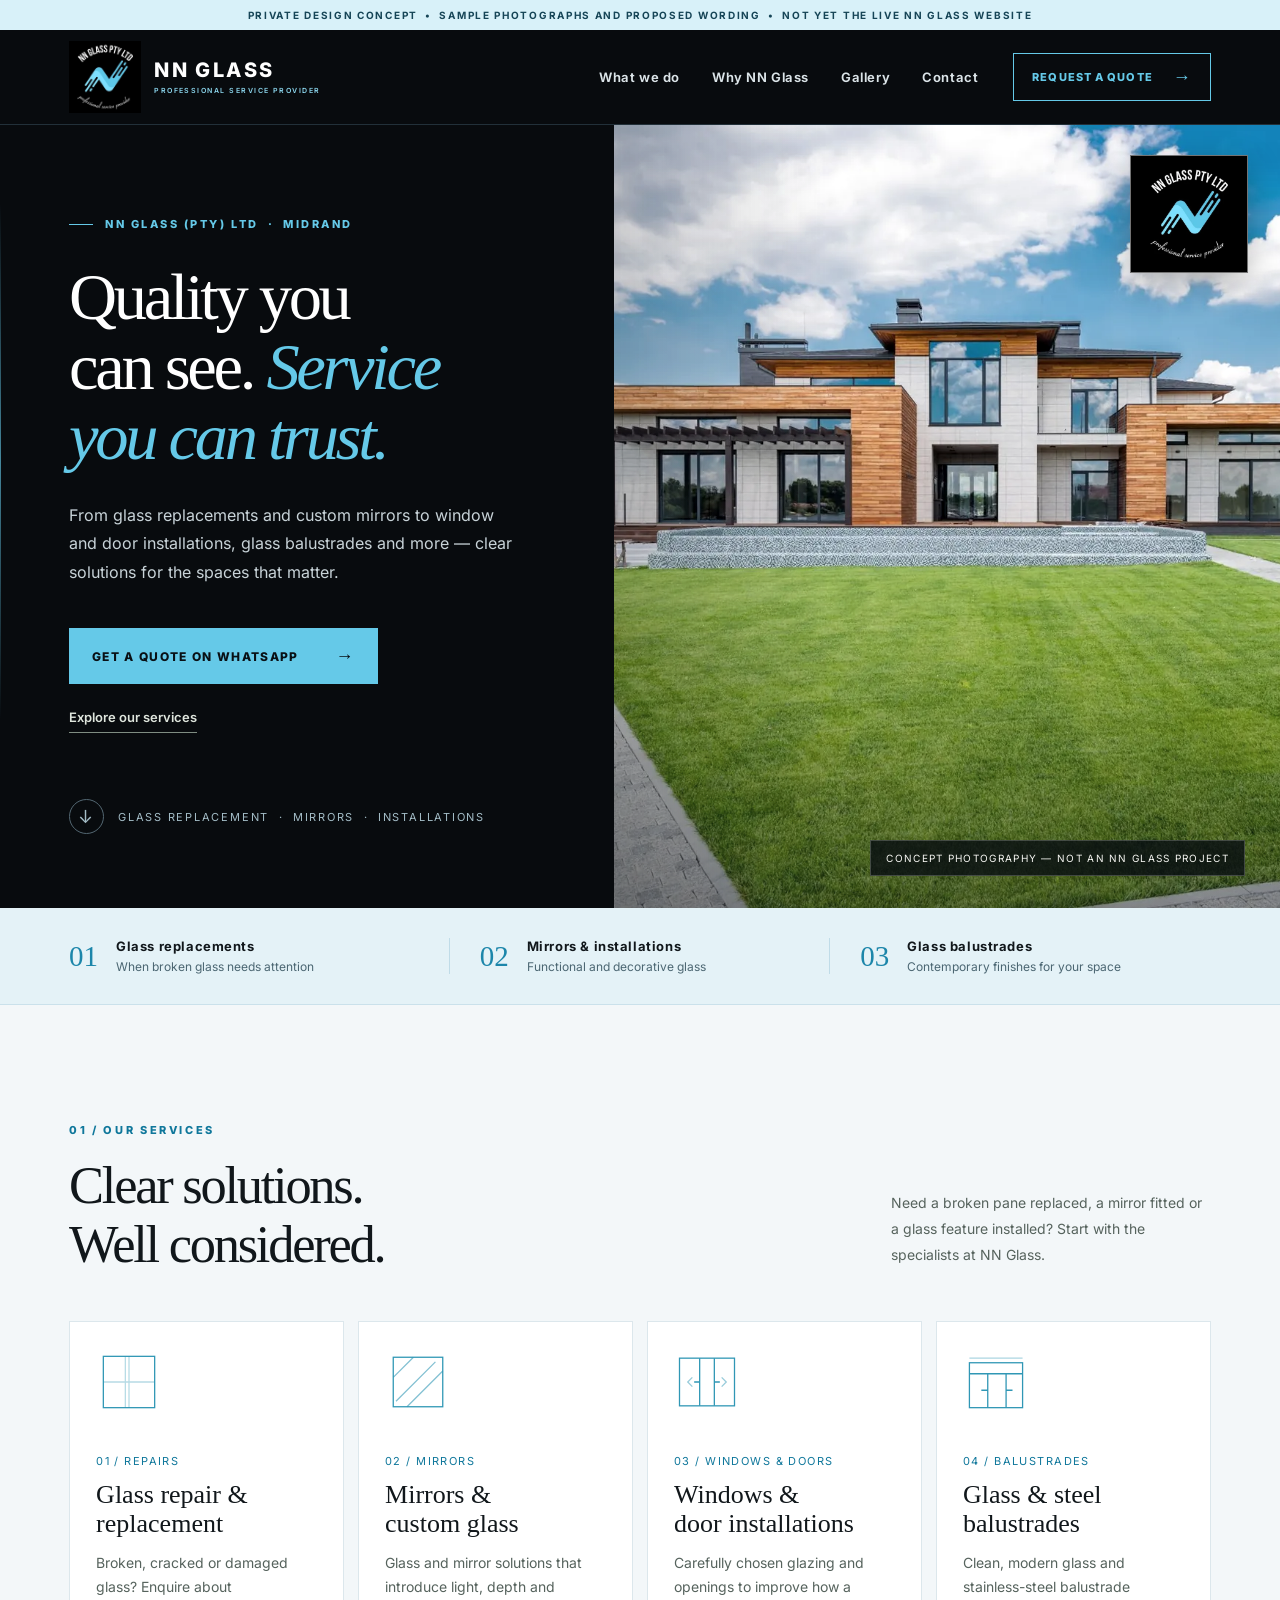
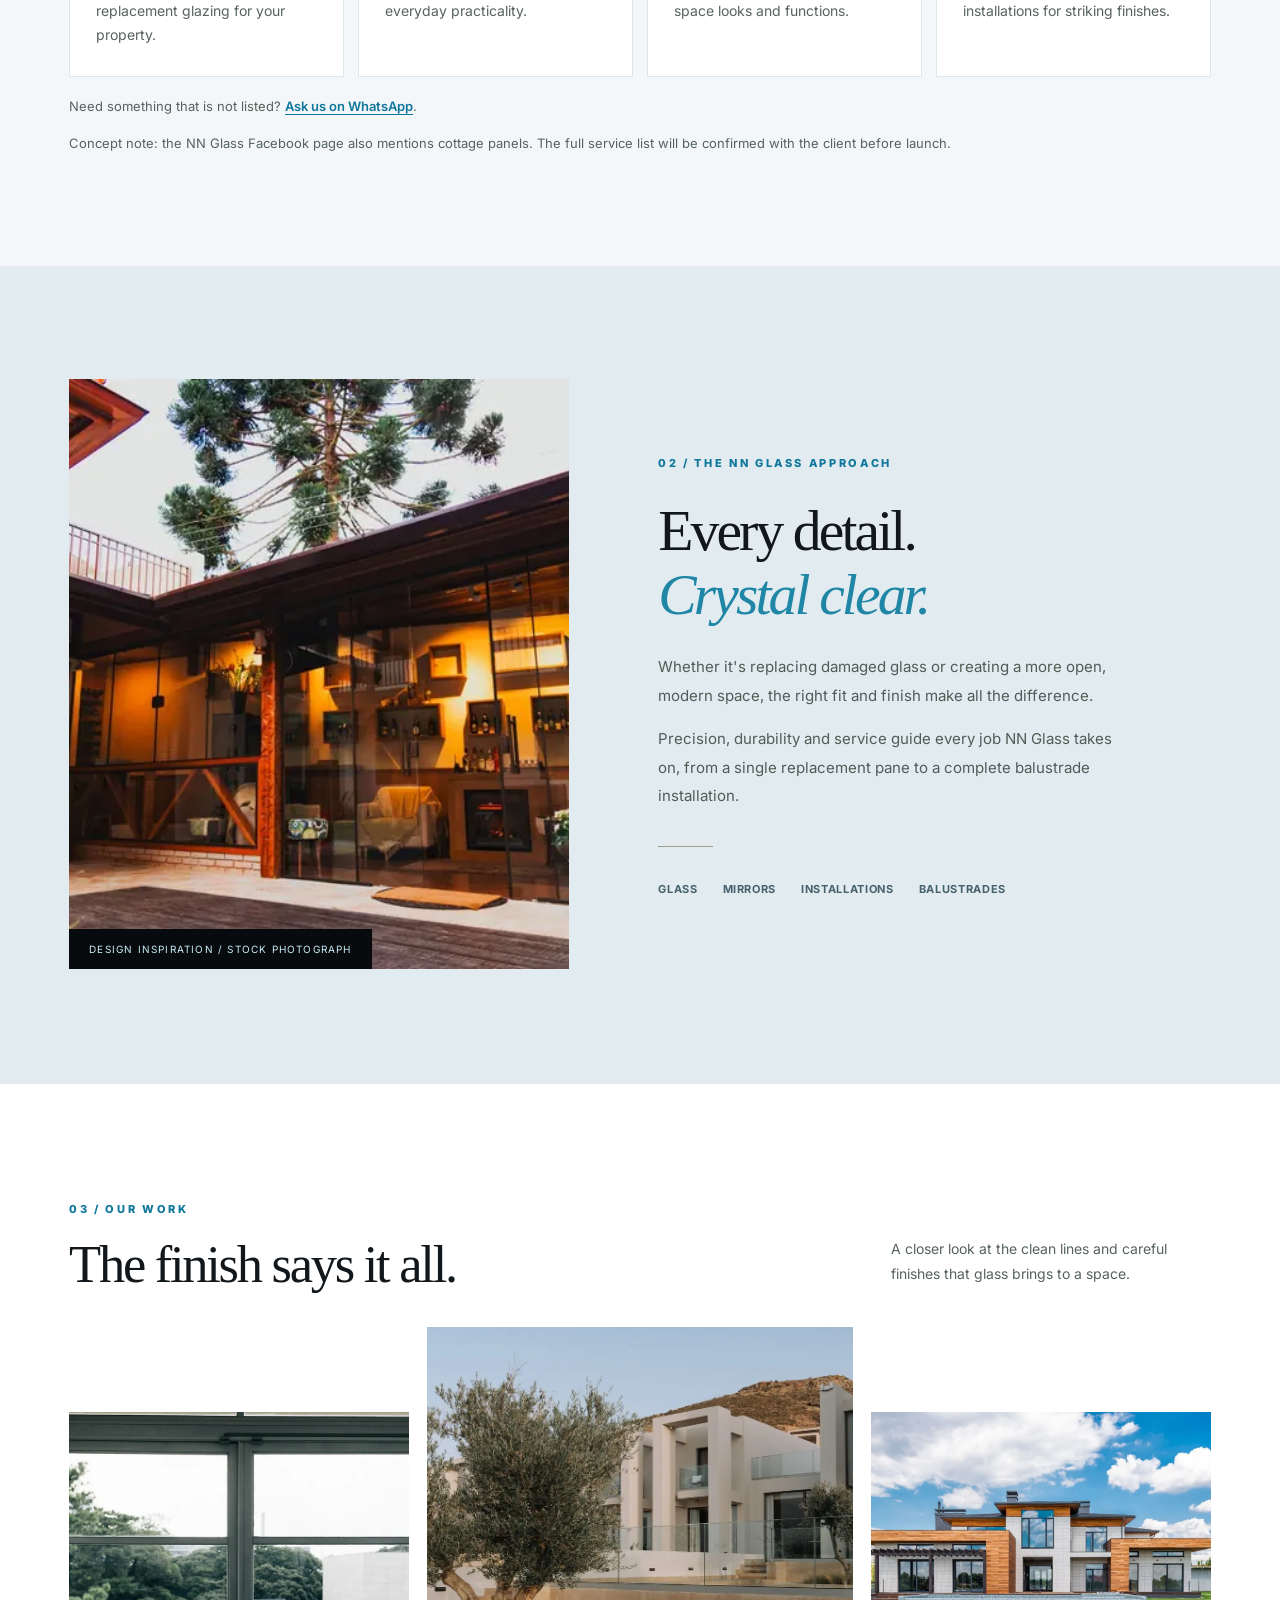
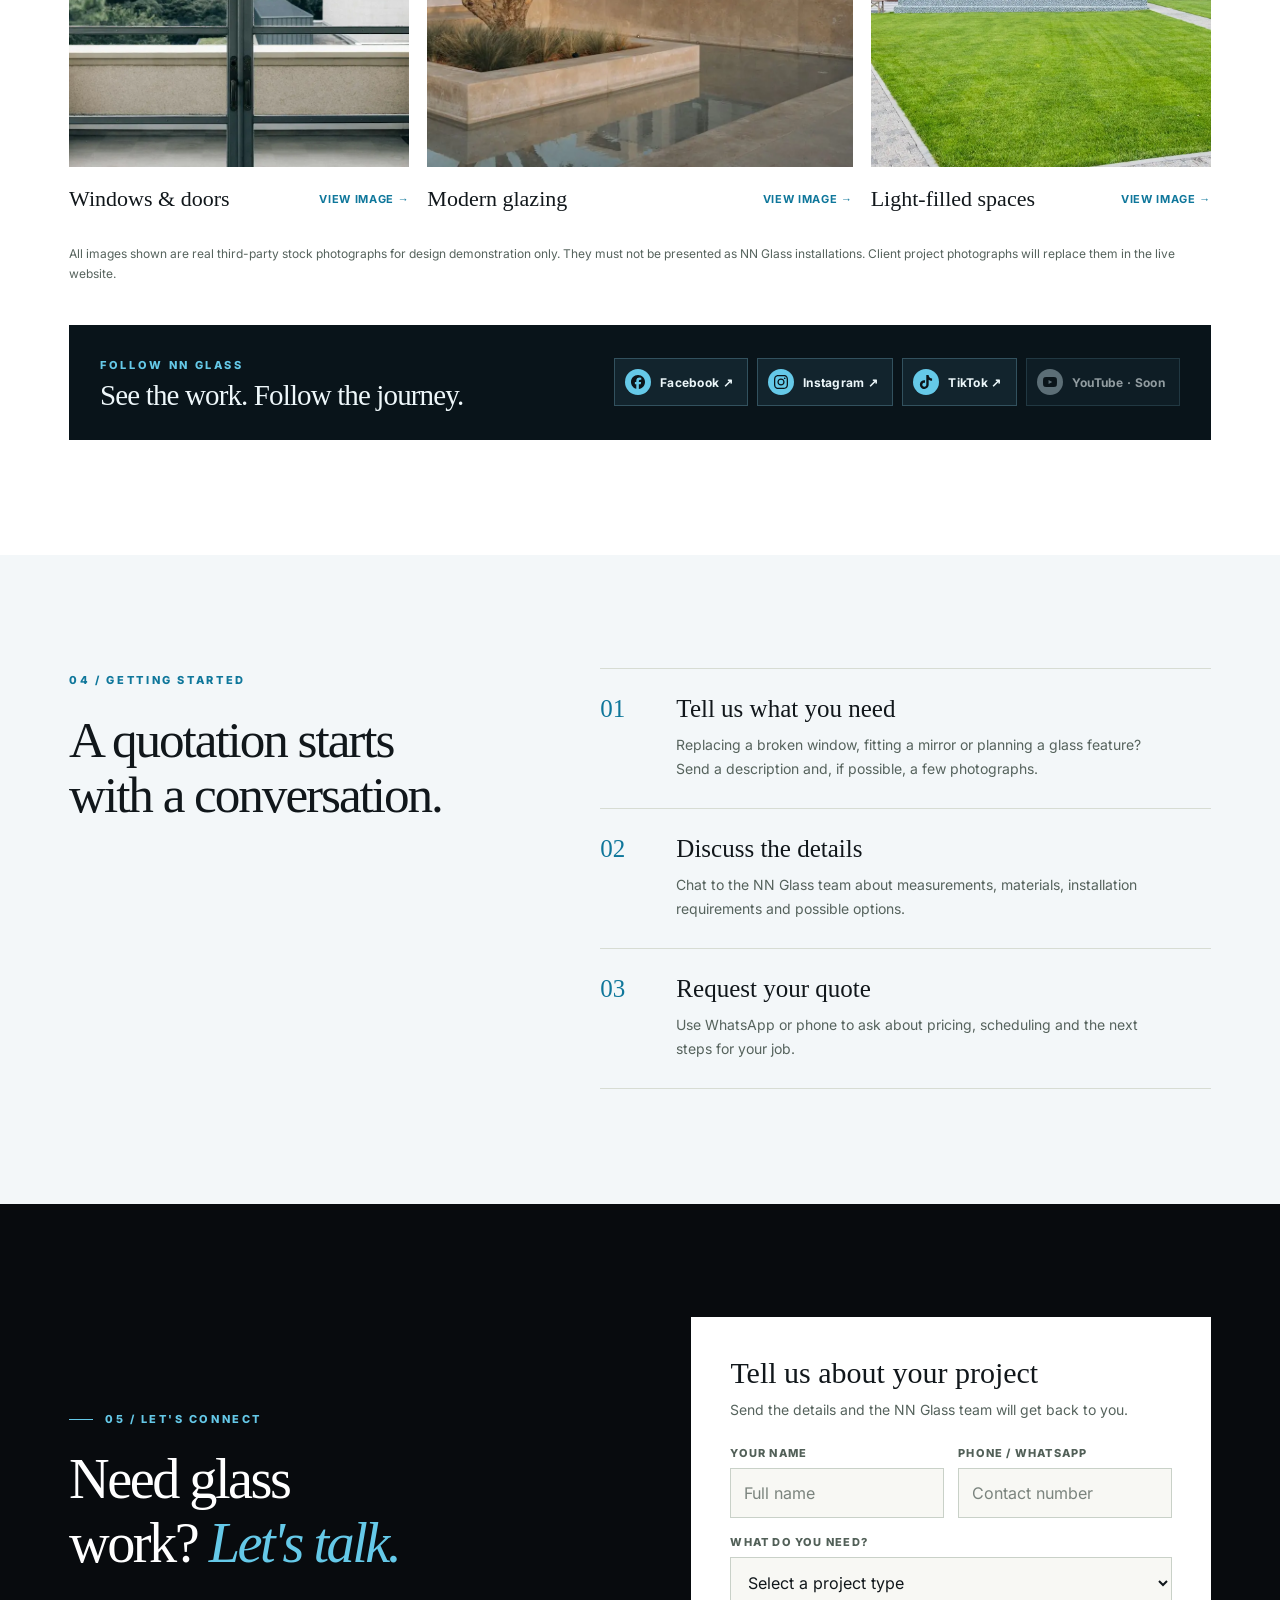
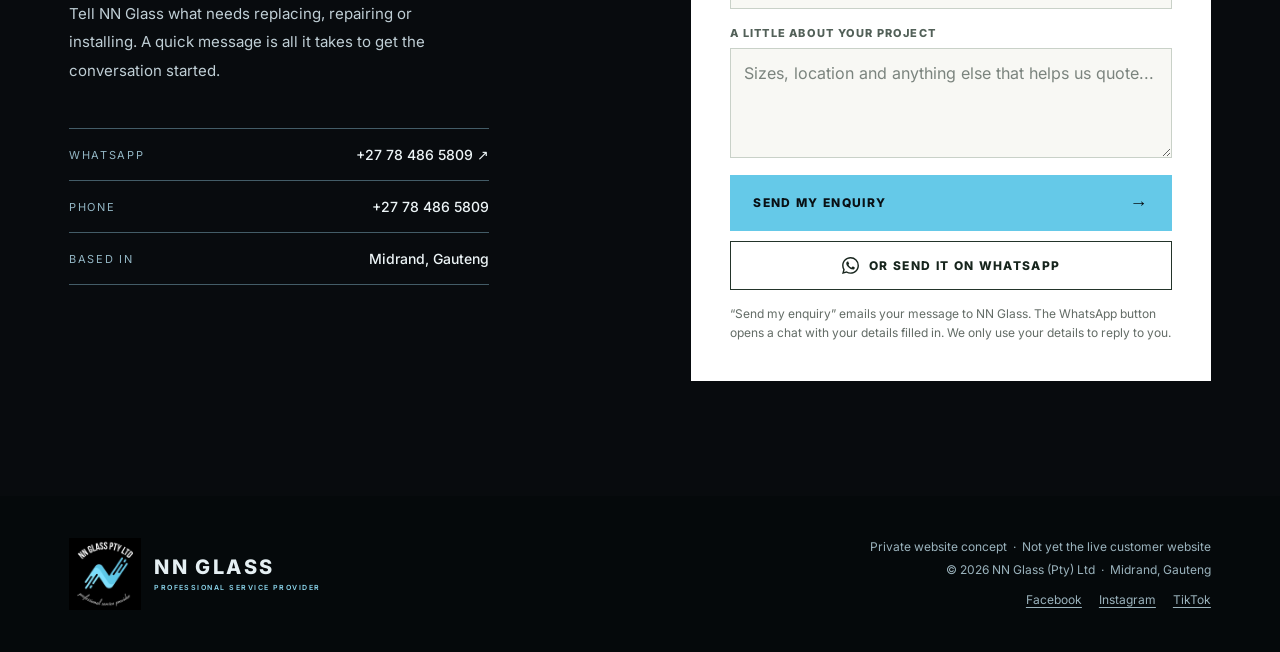
==== commit fa04394c: "Port the approved NN Glass concept design onto the working site Rebuild the page from the client's h" ====
--- a/index.html
+++ b/index.html
@@ -3,21 +3,23 @@
 <head>
   <meta charset="utf-8">
   <meta name="viewport" content="width=device-width, initial-scale=1">
-  <title>NN Glass | Glass, Mirrors &amp; Balustrades in Midrand, Gauteng</title>
-  <meta name="description" content="NN Glass (Pty) Ltd in Midrand, Gauteng: glass repairs and replacements, mirrors and custom glass, window and door installations, and glass and stainless-steel balustrades. WhatsApp us for a quote.">
-  <meta name="theme-color" content="#05070b">
-  <!-- TODO: update the domain below once the final domain is confirmed. -->
+  <meta name="theme-color" content="#080b0e">
+  <title>NN Glass (Pty) Ltd | Glass, Mirrors &amp; Balustrades in Midrand</title>
+  <meta name="description" content="NN Glass (Pty) Ltd, Midrand: glass repairs and replacements, mirrors and custom glass, window and door installations, and glass and stainless-steel balustrades. Request a quote on WhatsApp.">
+  <!-- LAUNCH: delete the next line so Google can list the site. -->
+  <meta name="robots" content="noindex,nofollow">
+  <!-- LAUNCH: update the domain in the five lines below once it is confirmed. -->
   <link rel="canonical" href="https://www.nnglassbalustrade.co.za/">
+  <meta property="og:url" content="https://www.nnglassbalustrade.co.za/">
+  <meta property="og:image" content="https://www.nnglassbalustrade.co.za/images/share.jpg">
   <meta property="og:type" content="website">
   <meta property="og:locale" content="en_ZA">
-  <meta property="og:site_name" content="NN Glass">
-  <meta property="og:title" content="NN Glass | Glass, Mirrors &amp; Balustrades in Midrand">
-  <meta property="og:description" content="Glass repairs, mirrors, windows, doors and balustrades, supplied and installed from Midrand, Gauteng.">
-  <meta property="og:url" content="https://www.nnglassbalustrade.co.za/">
-  <meta property="og:image" content="https://www.nnglassbalustrade.co.za/images/share.png">
+  <meta property="og:site_name" content="NN Glass (Pty) Ltd">
+  <meta property="og:title" content="NN Glass | Quality you can see. Service you can trust.">
+  <meta property="og:description" content="Glass replacements, mirrors, window and door installations, and glass balustrades in Midrand, Gauteng.">
   <meta name="twitter:card" content="summary_large_image">
-  <link rel="icon" href="images/favicon.svg" type="image/svg+xml">
-  <link rel="preload" href="fonts/sora.woff2" as="font" type="font/woff2" crossorigin>
+  <link rel="icon" href="images/favicon.png" type="image/png">
+  <link rel="apple-touch-icon" href="images/apple-touch-icon.png">
   <link rel="preload" href="fonts/inter.woff2" as="font" type="font/woff2" crossorigin>
   <link rel="stylesheet" href="css/styles.css">
   <script type="application/ld+json">
@@ -25,7 +27,9 @@
     "@context": "https://schema.org",
     "@type": "HomeAndConstructionBusiness",
     "name": "NN Glass (Pty) Ltd",
+    "slogan": "Professional service provider",
     "url": "https://www.nnglassbalustrade.co.za/",
+    "logo": "https://www.nnglassbalustrade.co.za/images/apple-touch-icon.png",
     "telephone": "+27784865809",
     "address": {
       "@type": "PostalAddress",
@@ -33,7 +37,6 @@
       "addressRegion": "Gauteng",
       "addressCountry": "ZA"
     },
-    "areaServed": "Gauteng",
     "description": "Glass repairs and replacements, mirrors and custom glass, window and door installations, and glass and stainless-steel balustrades.",
     "sameAs": [
       "https://www.facebook.com/profile.php?id=61577743782545",
@@ -50,260 +53,208 @@
     <symbol id="i-instagram" viewBox="0 0 24 24"><path d="M7.0301.084c-1.2768.0602-2.1487.264-2.911.5634-.7888.3075-1.4575.72-2.1228 1.3877-.6652.6677-1.075 1.3368-1.3802 2.127-.2954.7638-.4956 1.6365-.552 2.914-.0564 1.2775-.0689 1.6882-.0626 4.947.0062 3.2586.0206 3.6671.0825 4.9473.061 1.2765.264 2.1482.5635 2.9107.308.7889.72 1.4573 1.388 2.1228.6679.6655 1.3365 1.0743 2.1285 1.38.7632.295 1.6361.4961 2.9134.552 1.2773.056 1.6884.069 4.9462.0627 3.2578-.0062 3.668-.0207 4.9478-.0814 1.28-.0607 2.147-.2652 2.9098-.5633.7889-.3086 1.4578-.72 2.1228-1.3881.665-.6682 1.0745-1.3378 1.3795-2.1284.2957-.7632.4966-1.636.552-2.9124.056-1.2809.0692-1.6898.063-4.948-.0063-3.2583-.021-3.6668-.0817-4.9465-.0607-1.2797-.264-2.1487-.5633-2.9117-.3084-.7889-.72-1.4568-1.3876-2.1228C21.2982 1.33 20.628.9208 19.8378.6165 19.074.321 18.2017.1197 16.9244.0645 15.6471.0093 15.236-.005 11.977.0014 8.718.0076 8.31.0215 7.0301.0839m.1402 21.6932c-1.17-.0509-1.8053-.2453-2.2287-.408-.5606-.216-.96-.4771-1.3819-.895-.422-.4178-.6811-.8186-.9-1.378-.1644-.4234-.3624-1.058-.4171-2.228-.0595-1.2645-.072-1.6442-.079-4.848-.007-3.2037.0053-3.583.0607-4.848.05-1.169.2456-1.805.408-2.2282.216-.5613.4762-.96.895-1.3816.4188-.4217.8184-.6814 1.3783-.9003.423-.1651 1.0575-.3614 2.227-.4171 1.2655-.06 1.6447-.072 4.848-.079 3.2033-.007 3.5835.005 4.8495.0608 1.169.0508 1.8053.2445 2.228.408.5608.216.96.4754 1.3816.895.4217.4194.6816.8176.9005 1.3787.1653.4217.3617 1.056.4169 2.2263.0602 1.2655.0739 1.645.0796 4.848.0058 3.203-.0055 3.5834-.061 4.848-.051 1.17-.245 1.8055-.408 2.2294-.216.5604-.4763.96-.8954 1.3814-.419.4215-.8181.6811-1.3783.9-.4224.1649-1.0577.3617-2.2262.4174-1.2656.0595-1.6448.072-4.8493.079-3.2045.007-3.5825-.006-4.848-.0608M16.953 5.5864A1.44 1.44 0 1 0 18.39 4.144a1.44 1.44 0 0 0-1.437 1.4424M5.8385 12.012c.0067 3.4032 2.7706 6.1557 6.173 6.1493 3.4026-.0065 6.157-2.7701 6.1506-6.1733-.0065-3.4032-2.771-6.1565-6.174-6.1498-3.403.0067-6.156 2.771-6.1496 6.1738M8 12.0077a4 4 0 1 1 4.008 3.9921A3.9996 3.9996 0 0 1 8 12.0077"/></symbol>
     <symbol id="i-tiktok" viewBox="0 0 24 24"><path d="M12.525.02c1.31-.02 2.61-.01 3.91-.02.08 1.53.63 3.09 1.75 4.17 1.12 1.11 2.7 1.62 4.24 1.79v4.03c-1.44-.05-2.89-.35-4.2-.97-.57-.26-1.1-.59-1.62-.93-.01 2.92.01 5.84-.02 8.75-.08 1.4-.54 2.79-1.35 3.94-1.31 1.92-3.58 3.17-5.91 3.21-1.43.08-2.86-.31-4.08-1.03-2.02-1.19-3.44-3.37-3.65-5.71-.02-.5-.03-1-.01-1.49.18-1.9 1.12-3.72 2.58-4.96 1.66-1.44 3.98-2.13 6.15-1.72.02 1.48-.04 2.96-.04 4.44-.99-.32-2.15-.23-3.02.37-.63.41-1.11 1.04-1.36 1.75-.21.51-.15 1.07-.14 1.61.24 1.64 1.82 3.02 3.5 2.87 1.12-.01 2.19-.66 2.77-1.61.19-.33.4-.67.41-1.06.1-1.79.06-3.57.07-5.36.01-4.03-.01-8.05.02-12.07z"/></symbol>
     <symbol id="i-youtube" viewBox="0 0 24 24"><path d="M23.498 6.186a3.016 3.016 0 0 0-2.122-2.136C19.505 3.545 12 3.545 12 3.545s-7.505 0-9.377.505A3.017 3.017 0 0 0 .502 6.186C0 8.07 0 12 0 12s0 3.93.502 5.814a3.016 3.016 0 0 0 2.122 2.136c1.871.505 9.376.505 9.376.505s7.505 0 9.377-.505a3.015 3.015 0 0 0 2.122-2.136C24 15.93 24 12 24 12s0-3.93-.502-5.814zM9.545 15.568V8.432L15.818 12l-6.273 3.568z"/></symbol>
-    <symbol id="i-phone" viewBox="0 0 24 24"><path fill="none" stroke="currentColor" stroke-width="1.8" stroke-linecap="round" stroke-linejoin="round" d="M5 4h4l2 5-2.5 1.5a11 11 0 0 0 5 5L15 13l5 2v4a2 2 0 0 1-2 2A16 16 0 0 1 3 6a2 2 0 0 1 2-2Z"/></symbol>
-    <symbol id="i-mail" viewBox="0 0 24 24"><path fill="none" stroke="currentColor" stroke-width="1.8" stroke-linecap="round" stroke-linejoin="round" d="M3 6h18v12H3zM3 7l9 7 9-7"/></symbol>
-    <symbol id="i-pin" viewBox="0 0 24 24"><path fill="none" stroke="currentColor" stroke-width="1.8" stroke-linecap="round" stroke-linejoin="round" d="M12 21s7-6.2 7-11.5A7 7 0 0 0 5 9.500C5 14.800 12 21 12 21Zm0-9a2.500 2.500 0 1 0 0-5 2.500 2.500 0 0 0 0 5Z"/></symbol>
-    <symbol id="i-arrow" viewBox="0 0 24 24"><path fill="none" stroke="currentColor" stroke-width="2" stroke-linecap="round" stroke-linejoin="round" d="M5 12h14M13 6l6 6-6 6"/></symbol>
-    <symbol id="i-repair" viewBox="0 0 32 32"><path fill="none" stroke="currentColor" stroke-width="1.6" stroke-linecap="round" stroke-linejoin="round" d="M5 5h22v22H5zM16 5l-3 7 5 4-4 5 2 6M13 12l-8 3M18 16l9-2"/></symbol>
-    <symbol id="i-mirror" viewBox="0 0 32 32"><path fill="none" stroke="currentColor" stroke-width="1.6" stroke-linecap="round" stroke-linejoin="round" d="M16 4c5 0 8 4.500 8 11s-3 11-8 11-8-4.500-8-11 3-11 8-11ZM16 26v3M11 29h10M13 10l-2 3M17 9l-5 7"/></symbol>
-    <symbol id="i-window" viewBox="0 0 32 32"><path fill="none" stroke="currentColor" stroke-width="1.6" stroke-linecap="round" stroke-linejoin="round" d="M5 4h22v24H5zM16 4v24M5 16h22M19 20v2"/></symbol>
-    <symbol id="i-glass-rail" viewBox="0 0 32 32"><path fill="none" stroke="currentColor" stroke-width="1.6" stroke-linecap="round" stroke-linejoin="round" d="M3 9h26M5 9v17M27 9v17M3 26h26M8 12h7v11H8zM17 12h7v11h-7z"/></symbol>
-    <symbol id="i-steel-rail" viewBox="0 0 32 32"><path fill="none" stroke="currentColor" stroke-width="1.6" stroke-linecap="round" stroke-linejoin="round" d="M3 8h26M6 8v19M16 8v19M26 8v19M6 13h20M6 18h20M6 23h20M3 27h26"/></symbol>
-    <symbol id="i-custom" viewBox="0 0 32 32"><path fill="none" stroke="currentColor" stroke-width="1.6" stroke-linecap="round" stroke-linejoin="round" d="M16 4l11 6v12l-11 6-11-6V10zM16 4v24M5 10l11 6 11-6"/></symbol>
   </svg>
 
   <a class="skip" href="#main">Skip to content</a>
 
-  <header class="header" id="top">
-    <div class="wrap header__in">
-      <a class="logo" href="#top" aria-label="NN Glass home">
-        <span class="logo__mark" aria-hidden="true">NN</span>
-        <span class="logo__text">NN&nbsp;Glass<small>(Pty) Ltd</small></span>
+  <div class="prototype-strip preview-only">Private design concept &nbsp;•&nbsp; Sample photographs and proposed wording &nbsp;•&nbsp; Not yet the live NN Glass website</div>
+
+  <header class="site-header" id="top">
+    <div class="wrap header-inner">
+      <a class="brand" href="#top" aria-label="NN Glass home">
+        <img class="client-logo" src="images/logo.webp" width="72" height="72" alt="NN Glass (Pty) Ltd logo">
+        <span class="brand-word">NN GLASS<small>PROFESSIONAL SERVICE PROVIDER</small></span>
       </a>
-      <button class="nav-toggle" type="button" aria-expanded="false" aria-controls="nav">
-        <span class="nav-toggle__bars" aria-hidden="true"></span>
-        <span class="sr">Menu</span>
-      </button>
-      <nav class="nav" id="nav" aria-label="Main">
-        <a href="#services">Services</a>
-        <a href="#gallery">Our work</a>
-        <a href="#about">About</a>
+      <nav class="nav" id="primary-nav" aria-label="Main navigation">
+        <a href="#services">What we do</a>
+        <a href="#approach">Why NN Glass</a>
+        <a href="#gallery">Gallery</a>
         <a href="#contact">Contact</a>
-        <a class="btn btn--blue btn--sm" data-wa href="https://wa.me/27784865809" target="_blank" rel="noopener">
-          <svg class="ico" aria-hidden="true"><use href="#i-whatsapp"/></svg>Get a quote
-        </a>
       </nav>
+      <a class="nav-cta" href="#contact">Request a quote <span class="arrow" aria-hidden="true">→</span></a>
+      <button class="menu-btn" id="menu-toggle" type="button" aria-label="Open menu" aria-expanded="false" aria-controls="primary-nav"><span></span><span></span><span></span></button>
     </div>
   </header>
 
   <main id="main">
-    <section class="hero">
-      <div class="wrap hero__in">
-        <div class="hero__copy">
-          <p class="eyebrow">Midrand · Gauteng</p>
-          <h1>Glass, mirrors &amp; balustrades, <span class="hl">fitted properly.</span></h1>
-          <p class="lead">NN Glass repairs, replaces and installs glass for homes and businesses, from a single cracked pane to full glass and stainless-steel balustrades.</p>
-          <div class="hero__cta">
-            <a class="btn btn--blue" data-wa href="https://wa.me/27784865809" target="_blank" rel="noopener">
-              <svg class="ico" aria-hidden="true"><use href="#i-whatsapp"/></svg>WhatsApp for a quote
-            </a>
-            <a class="btn btn--ghost" data-tel href="tel:+27784865809">
-              <svg class="ico" aria-hidden="true"><use href="#i-phone"/></svg><span data-tel-text>078 486 5809</span>
-            </a>
+    <section class="hero" aria-labelledby="hero-heading">
+      <div class="hero-content">
+        <span class="eyebrow">NN Glass (Pty) Ltd &nbsp;·&nbsp; Midrand</span>
+        <h1 id="hero-heading">Quality you can see. <em>Service you can trust.</em></h1>
+        <p>From glass replacements and custom mirrors to window and door installations, glass balustrades and more — clear solutions for the spaces that matter.</p>
+        <div class="hero-actions">
+          <a class="btn-primary" data-wa href="https://wa.me/27784865809" target="_blank" rel="noopener noreferrer">Get a quote on WhatsApp <span class="arrow" aria-hidden="true">→</span></a>
+          <a class="text-link" href="#services">Explore our services</a>
+        </div>
+        <div class="hero-foot"><span aria-hidden="true">↓</span> Glass replacement &nbsp;·&nbsp; Mirrors &nbsp;·&nbsp; Installations</div>
+      </div>
+      <div class="hero-visual">
+        <!-- LAUNCH: replace with a genuine NN Glass project photograph. -->
+        <img src="images/sample/modern-home-1600.webp"
+             srcset="images/sample/modern-home-900.webp 900w, images/sample/modern-home-1600.webp 1600w"
+             sizes="(max-width: 760px) 100vw, 52vw"
+             width="1600" height="1068"
+             alt="Modern house with expansive glass windows and doors" fetchpriority="high">
+        <div class="hero-stamp"><img src="images/logo.webp" width="118" height="118" alt=""></div>
+        <div class="hero-image-label preview-only">Concept photography — not an NN Glass project</div>
+      </div>
+    </section>
+
+    <div class="feature-band">
+      <div class="wrap feature-inner">
+        <div class="feature"><span class="feature-no">01</span><div><strong>Glass replacements</strong><span>When broken glass needs attention</span></div></div>
+        <div class="feature"><span class="feature-no">02</span><div><strong>Mirrors &amp; installations</strong><span>Functional and decorative glass</span></div></div>
+        <div class="feature"><span class="feature-no">03</span><div><strong>Glass balustrades</strong><span>Contemporary finishes for your space</span></div></div>
+      </div>
+    </div>
+
+    <section class="services section-pad" id="services" aria-labelledby="services-title">
+      <div class="wrap">
+        <div class="section-intro">
+          <div><span class="section-tag">01 / Our services</span><h2 id="services-title">Clear solutions.<br>Well considered.</h2></div>
+          <p>Need a broken pane replaced, a mirror fitted or a glass feature installed? Start with the specialists at NN Glass.</p>
+        </div>
+        <div class="service-grid">
+          <article class="service-card">
+            <svg viewBox="0 0 72 72" fill="none" stroke="currentColor" stroke-width="1.4" aria-hidden="true"><rect x="8" y="8" width="56" height="56"/><path d="M36 8v56M8 36h56M32 8v56" opacity=".35"/></svg>
+            <small>01 / REPAIRS</small><h3>Glass repair &amp;<br>replacement</h3><p>Broken, cracked or damaged glass? Enquire about replacement glazing for your property.</p>
+          </article>
+          <article class="service-card">
+            <svg viewBox="0 0 72 72" fill="none" stroke="currentColor" stroke-width="1.4" aria-hidden="true"><rect x="9" y="9" width="54" height="54"/><path d="m12 57 43-43M24 63 63 24M9 31 31 9" opacity=".6"/></svg>
+            <small>02 / MIRRORS</small><h3>Mirrors &amp;<br>custom glass</h3><p>Glass and mirror solutions that introduce light, depth and everyday practicality.</p>
+          </article>
+          <article class="service-card">
+            <svg viewBox="0 0 72 72" fill="none" stroke="currentColor" stroke-width="1.4" aria-hidden="true"><rect x="6" y="10" width="60" height="52"/><path d="M28 10v52M44 10v52M28 36h-6M44 36h6"/><path d="m20 31-5 5 5 5M52 31l5 5-5 5" opacity=".5"/></svg>
+            <small>03 / WINDOWS &amp; DOORS</small><h3>Windows &amp;<br>door installations</h3><p>Carefully chosen glazing and openings to improve how a space looks and functions.</p>
+          </article>
+          <article class="service-card">
+            <svg viewBox="0 0 72 72" fill="none" stroke="currentColor" stroke-width="1.4" aria-hidden="true"><rect x="7" y="15" width="58" height="49"/><path d="M7 27h58M27 27v37M47 27v37M27 45h-7M47 45h7"/><path d="M7 10h58" opacity=".4"/></svg>
+            <small>04 / BALUSTRADES</small><h3>Glass &amp; steel<br>balustrades</h3><p>Clean, modern glass and stainless-steel balustrade installations for striking finishes.</p>
+          </article>
+        </div>
+        <p class="section-note">Need something that is not listed? <a data-wa href="https://wa.me/27784865809" target="_blank" rel="noopener noreferrer">Ask us on WhatsApp</a>.</p>
+        <p class="section-note preview-only">Concept note: the NN Glass Facebook page also mentions cottage panels. The full service list will be confirmed with the client before launch.</p>
+      </div>
+    </section>
+
+    <section class="editorial section-pad" id="approach" aria-labelledby="approach-title">
+      <div class="wrap editorial-layout">
+        <div class="editorial-photo">
+          <!-- LAUNCH: replace with a genuine NN Glass project photograph. -->
+          <img loading="lazy" src="images/sample/glass-wall-1200.webp"
+               srcset="images/sample/glass-wall-700.webp 700w, images/sample/glass-wall-1200.webp 1200w"
+               sizes="(max-width: 760px) 100vw, 45vw"
+               width="1200" height="800"
+               alt="Glass wall opening onto the patio of a modern home">
+          <span class="img-note preview-only">Design inspiration / Stock photograph</span>
+        </div>
+        <div class="editorial-copy">
+          <span class="section-tag">02 / The NN Glass approach</span>
+          <h2 id="approach-title">Every detail.<br><em>Crystal clear.</em></h2>
+          <p>Whether it's replacing damaged glass or creating a more open, modern space, the right fit and finish make all the difference.</p>
+          <p>Precision, durability and service guide every job NN Glass takes on, from a single replacement pane to a complete balustrade installation.</p>
+          <span class="small-divider" aria-hidden="true"></span>
+          <div class="editorial-meta"><span>GLASS</span><span>MIRRORS</span><span>INSTALLATIONS</span><span>BALUSTRADES</span></div>
+        </div>
+      </div>
+    </section>
+
+    <section class="gallery section-pad" id="gallery" aria-labelledby="gallery-title">
+      <div class="wrap">
+        <div class="section-intro gallery-top">
+          <div><span class="section-tag">03 / Our work</span><h2 id="gallery-title">The finish says it all.</h2></div>
+          <p>A closer look at the clean lines and careful finishes that glass brings to a space.</p>
+        </div>
+        <div class="gallery-grid" id="gallery-grid"></div>
+        <noscript><p class="gallery-notice">Our project photographs are also on the NN Glass Facebook page.</p></noscript>
+        <p class="gallery-notice preview-only">All images shown are real third-party stock photographs for design demonstration only. They must not be presented as NN Glass installations. Client project photographs will replace them in the live website.</p>
+        <div class="social-band" id="social" aria-label="NN Glass social media channels">
+          <div><span class="section-tag">Follow NN Glass</span><h3>See the work. Follow the journey.</h3></div>
+          <div class="social-links">
+            <a class="social-chip" data-social="facebook" href="https://www.facebook.com/profile.php?id=61577743782545" target="_blank" rel="noopener noreferrer" aria-label="NN Glass on Facebook"><span class="social-glyph" aria-hidden="true"><svg><use href="#i-facebook"/></svg></span>Facebook ↗</a>
+            <a class="social-chip" data-social="instagram" href="https://www.instagram.com/nnglass06/" target="_blank" rel="noopener noreferrer" aria-label="NN Glass on Instagram"><span class="social-glyph" aria-hidden="true"><svg><use href="#i-instagram"/></svg></span>Instagram ↗</a>
+            <a class="social-chip" data-social="tiktok" href="https://www.tiktok.com/@nnglass8" target="_blank" rel="noopener noreferrer" aria-label="NN Glass on TikTok"><span class="social-glyph" aria-hidden="true"><svg><use href="#i-tiktok"/></svg></span>TikTok ↗</a>
+            <a class="social-chip" data-social="youtube" hidden href="#" target="_blank" rel="noopener noreferrer" aria-label="NN Glass on YouTube"><span class="social-glyph" aria-hidden="true"><svg><use href="#i-youtube"/></svg></span>YouTube ↗</a>
+            <span class="social-chip is-pending preview-only" data-social-pending="youtube"><span class="social-glyph" aria-hidden="true"><svg><use href="#i-youtube"/></svg></span>YouTube · Soon</span>
           </div>
-          <ul class="hero__points">
-            <li>Repairs &amp; replacements</li>
-            <li>Supply &amp; installation</li>
-            <li>Quotes by WhatsApp</li>
-          </ul>
-        </div>
-        <div class="hero__art" aria-hidden="true">
-          <div class="pane pane--a"></div>
-          <div class="pane pane--b"></div>
-          <div class="pane pane--c"></div>
-          <div class="rail"></div>
-        </div>
-      </div>
-    </section>
-
-    <section class="section section--light" id="services">
-      <div class="wrap">
-        <header class="section__head">
-          <p class="eyebrow">What we do</p>
-          <h2>Services</h2>
-          <p>One team for the glass in your home, office or shopfront.</p>
-        </header>
-        <ul class="cards">
-          <li class="card">
-            <svg class="card__ico" aria-hidden="true"><use href="#i-repair"/></svg>
-            <h3>Glass repairs &amp; replacements</h3>
-            <p>Cracked, broken or failed glass removed and replaced with a clean, safe finish.</p>
-          </li>
-          <li class="card">
-            <svg class="card__ico" aria-hidden="true"><use href="#i-mirror"/></svg>
-            <h3>Mirrors &amp; custom glass</h3>
-            <p>Mirrors and glass cut to your measurements and fitted to suit the space.</p>
-          </li>
-          <li class="card">
-            <svg class="card__ico" aria-hidden="true"><use href="#i-window"/></svg>
-            <h3>Window &amp; door installations</h3>
-            <p>Windows and doors supplied and installed, for new builds and renovations.</p>
-          </li>
-          <li class="card">
-            <svg class="card__ico" aria-hidden="true"><use href="#i-glass-rail"/></svg>
-            <h3>Glass balustrades</h3>
-            <p>Glass balustrades for stairs, balconies and patios that keep the view open.</p>
-          </li>
-          <li class="card">
-            <svg class="card__ico" aria-hidden="true"><use href="#i-steel-rail"/></svg>
-            <h3>Stainless-steel balustrades</h3>
-            <p>Stainless-steel balustrades and handrails, on their own or combined with glass.</p>
-          </li>
-          <li class="card card--cta">
-            <svg class="card__ico" aria-hidden="true"><use href="#i-custom"/></svg>
-            <h3>Something else in glass?</h3>
-            <p>If it is made of glass, ask us. Send a photo and we will tell you what is possible.</p>
-            <a class="link" data-wa href="https://wa.me/27784865809" target="_blank" rel="noopener">Ask on WhatsApp <svg class="ico" aria-hidden="true"><use href="#i-arrow"/></svg></a>
-          </li>
-        </ul>
-      </div>
-    </section>
-
-    <section class="section section--dark" id="gallery">
-      <div class="wrap">
-        <header class="section__head">
-          <p class="eyebrow">Our work</p>
-          <h2>Completed projects</h2>
-          <p>Every photo here is a real NN Glass job.</p>
-        </header>
-        <div class="filters" id="gallery-filters" role="group" aria-label="Filter projects" hidden></div>
-        <ul class="gallery" id="gallery-grid">
-          <li class="tile tile--empty"><span>Balustrades</span><small>Project photo coming soon</small></li>
-          <li class="tile tile--empty"><span>Windows &amp; Doors</span><small>Project photo coming soon</small></li>
-          <li class="tile tile--empty"><span>Mirrors &amp; Custom Glass</span><small>Project photo coming soon</small></li>
-          <li class="tile tile--empty"><span>Repairs</span><small>Project photo coming soon</small></li>
-          <li class="tile tile--empty"><span>Balustrades</span><small>Project photo coming soon</small></li>
-          <li class="tile tile--empty"><span>Windows &amp; Doors</span><small>Project photo coming soon</small></li>
-        </ul>
-        <p class="gallery__more">See more of our latest work on
-          <a data-social="facebook" href="https://www.facebook.com/profile.php?id=61577743782545" target="_blank" rel="noopener">Facebook</a>,
-          <a data-social="instagram" href="https://www.instagram.com/nnglass06/" target="_blank" rel="noopener">Instagram</a> and
-          <a data-social="tiktok" href="https://www.tiktok.com/@nnglass8" target="_blank" rel="noopener">TikTok</a>.
-        </p>
-      </div>
-    </section>
-
-    <section class="section section--light" id="about">
-      <div class="wrap about">
-        <div class="about__copy">
-          <p class="eyebrow">About us</p>
-          <h2>A Midrand glass company you can reach directly.</h2>
-          <p>NN Glass (Pty) Ltd is based in Midrand, Gauteng. We specialise in glass repairs and replacements, mirrors and custom glass, window and door installations, and glass and stainless-steel balustrades.</p>
-          <p>You deal with us from the first message to the final fitting, and we would rather show you our finished work than describe it. That is why the gallery on this page only shows our own projects.</p>
-          <a class="btn btn--dark" href="#contact">Request a quote <svg class="ico" aria-hidden="true"><use href="#i-arrow"/></svg></a>
-        </div>
-        <ol class="steps" aria-label="How a quote works">
-          <li>
-            <span class="steps__n">1</span>
-            <div><h3>Send us the details</h3><p>WhatsApp a photo and rough measurements, or fill in the enquiry form.</p></div>
-          </li>
-          <li>
-            <span class="steps__n">2</span>
-            <div><h3>Get your quote</h3><p>We confirm what is needed and give you a clear price for the job.</p></div>
-          </li>
-          <li>
-            <span class="steps__n">3</span>
-            <div><h3>We install</h3><p>We arrange a time that suits you and fit the glass on site.</p></div>
-          </li>
-        </ol>
-      </div>
-    </section>
-
-    <section class="section section--dark" id="contact">
-      <div class="wrap contact">
-        <div class="contact__info">
-          <p class="eyebrow">Contact</p>
-          <h2>Tell us what you need.</h2>
-          <p>The quickest way to get a quote is WhatsApp. Send a photo of the job and we will take it from there.</p>
-          <ul class="contact__list">
-            <li>
-              <svg class="ico" aria-hidden="true"><use href="#i-whatsapp"/></svg>
-              <a data-wa href="https://wa.me/27784865809" target="_blank" rel="noopener">WhatsApp <span data-tel-text>078 486 5809</span></a>
-            </li>
-            <li>
-              <svg class="ico" aria-hidden="true"><use href="#i-phone"/></svg>
-              <a data-tel href="tel:+27784865809">Call <span data-tel-text>078 486 5809</span></a>
-            </li>
-            <li>
-              <svg class="ico" aria-hidden="true"><use href="#i-mail"/></svg>
-              <a data-email href="mailto:info@nnglassbalustrade.co.za">info@nnglassbalustrade.co.za</a>
-            </li>
-            <li>
-              <svg class="ico" aria-hidden="true"><use href="#i-pin"/></svg>
-              <span>Midrand, Gauteng</span>
-            </li>
-          </ul>
-          <ul class="socials" aria-label="Social media">
-            <li><a data-social="facebook" href="https://www.facebook.com/profile.php?id=61577743782545" target="_blank" rel="noopener" aria-label="NN Glass on Facebook"><svg class="ico" aria-hidden="true"><use href="#i-facebook"/></svg></a></li>
-            <li><a data-social="instagram" href="https://www.instagram.com/nnglass06/" target="_blank" rel="noopener" aria-label="NN Glass on Instagram"><svg class="ico" aria-hidden="true"><use href="#i-instagram"/></svg></a></li>
-            <li><a data-social="tiktok" href="https://www.tiktok.com/@nnglass8" target="_blank" rel="noopener" aria-label="NN Glass on TikTok"><svg class="ico" aria-hidden="true"><use href="#i-tiktok"/></svg></a></li>
-            <li hidden><a data-social="youtube" href="#" target="_blank" rel="noopener" aria-label="NN Glass on YouTube"><svg class="ico" aria-hidden="true"><use href="#i-youtube"/></svg></a></li>
-          </ul>
-        </div>
-
-        <form class="form" id="enquiry-form" action="api/enquiry.php" method="post" novalidate>
-          <h3>Send an enquiry</h3>
-          <div class="form__row">
-            <label>Name
-              <input type="text" name="name" autocomplete="name" required minlength="2" maxlength="100">
-            </label>
-            <label>Phone
-              <input type="tel" name="phone" autocomplete="tel" required maxlength="30" inputmode="tel">
-            </label>
+        </div>
+      </div>
+    </section>
+
+    <section class="process section-pad" id="process" aria-labelledby="process-title">
+      <div class="wrap process-inner">
+        <div class="process-heading"><span class="section-tag">04 / Getting started</span><h2 id="process-title">A quotation starts with a conversation.</h2></div>
+        <div class="steps">
+          <div class="step"><div class="step-no">01</div><div><h3>Tell us what you need</h3><p>Replacing a broken window, fitting a mirror or planning a glass feature? Send a description and, if possible, a few photographs.</p></div></div>
+          <div class="step"><div class="step-no">02</div><div><h3>Discuss the details</h3><p>Chat to the NN Glass team about measurements, materials, installation requirements and possible options.</p></div></div>
+          <div class="step"><div class="step-no">03</div><div><h3>Request your quote</h3><p>Use WhatsApp or phone to ask about pricing, scheduling and the next steps for your job.</p></div></div>
+        </div>
+      </div>
+    </section>
+
+    <section class="contact section-pad" id="contact" aria-labelledby="contact-title">
+      <div class="wrap contact-layout">
+        <div class="contact-copy">
+          <span class="eyebrow">05 / Let's connect</span>
+          <h2 id="contact-title">Need glass work? <em>Let's talk.</em></h2>
+          <p>Tell NN Glass what needs replacing, repairing or installing. A quick message is all it takes to get the conversation started.</p>
+          <div class="contact-list">
+            <div><span>WhatsApp</span><strong><a data-wa href="https://wa.me/27784865809" target="_blank" rel="noopener noreferrer"><span data-tel-text>+27 78 486 5809</span> ↗</a></strong></div>
+            <div><span>Phone</span><strong><a data-tel href="tel:+27784865809"><span data-tel-text>+27 78 486 5809</span></a></strong></div>
+            <div data-email-row hidden><span>Email</span><strong><a data-email href="#"></a></strong></div>
+            <div><span>Based in</span><strong>Midrand, Gauteng</strong></div>
           </div>
-          <label>Email <span class="opt">(optional)</span>
-            <input type="email" name="email" autocomplete="email" maxlength="150">
-          </label>
-          <label>Service
-            <select name="service">
-              <option value="">Choose a service</option>
-              <option>Glass repair or replacement</option>
-              <option>Mirrors or custom glass</option>
-              <option>Window or door installation</option>
-              <option>Glass balustrade</option>
-              <option>Stainless-steel balustrade</option>
-              <option>Something else</option>
-            </select>
-          </label>
-          <label>What do you need?
-            <textarea name="message" rows="5" required minlength="5" maxlength="3000" placeholder="Sizes, location and anything else that helps us quote."></textarea>
-          </label>
-          <label class="hp" aria-hidden="true">Company website
-            <input type="text" name="company_website" tabindex="-1" autocomplete="off">
-          </label>
-          <input type="hidden" name="started" value="0">
-          <p class="form__status" id="form-status" role="status" aria-live="polite"></p>
-          <div class="form__actions">
-            <button class="btn btn--blue" type="submit">Send enquiry</button>
-            <button class="btn btn--ghost" type="button" id="form-whatsapp">
-              <svg class="ico" aria-hidden="true"><use href="#i-whatsapp"/></svg>Send via WhatsApp
-            </button>
-          </div>
-          <p class="form__note">We only use your details to reply to this enquiry.</p>
-        </form>
+        </div>
+        <div class="form-card">
+          <h3>Tell us about your project</h3>
+          <p>Send the details and the NN Glass team will get back to you.</p>
+          <form id="enquiry-form" action="api/enquiry.php" method="post" novalidate>
+            <div class="field-row">
+              <div class="field"><label for="name">Your name</label><input id="name" name="name" placeholder="Full name" required minlength="2" maxlength="100" autocomplete="name"></div>
+              <div class="field"><label for="phone">Phone / WhatsApp</label><input id="phone" name="phone" type="tel" inputmode="tel" placeholder="Contact number" required maxlength="30" autocomplete="tel"></div>
+            </div>
+            <div class="field"><label for="service">What do you need?</label><select id="service" name="service" required><option value="">Select a project type</option><option>Glass repair or replacement</option><option>Mirrors or custom glass</option><option>Window or door installation</option><option>Glass or stainless-steel balustrade</option><option>Other / not sure yet</option></select></div>
+            <div class="field"><label for="message">A little about your project</label><textarea id="message" name="message" placeholder="Sizes, location and anything else that helps us quote..." required minlength="5" maxlength="3000"></textarea></div>
+            <div class="hp" aria-hidden="true"><label for="company_website">Company website</label><input id="company_website" name="company_website" tabindex="-1" autocomplete="off"></div>
+            <input type="hidden" name="started" value="0">
+            <p class="form-status" id="form-status" role="status" aria-live="polite"></p>
+            <button class="btn-primary" type="submit">Send my enquiry <span class="arrow" aria-hidden="true">→</span></button>
+            <button class="btn-outline" type="button" id="form-whatsapp"><svg aria-hidden="true"><use href="#i-whatsapp"/></svg>Or send it on WhatsApp</button>
+          </form>
+          <div class="form-hint">“Send my enquiry” emails your message to NN Glass. The WhatsApp button opens a chat with your details filled in. We only use your details to reply to you.</div>
+        </div>
       </div>
     </section>
   </main>
 
   <footer class="footer">
-    <div class="wrap footer__in">
-      <p>© <span id="year">2026</span> NN Glass (Pty) Ltd · Midrand, Gauteng</p>
-      <p><a href="#top">Back to top</a></p>
+    <div class="wrap footer-main">
+      <a class="brand" href="#top" aria-label="Back to top"><img class="client-logo" loading="lazy" src="images/logo.webp" width="72" height="72" alt="NN Glass (Pty) Ltd logo"><span class="brand-word">NN GLASS<small>PROFESSIONAL SERVICE PROVIDER</small></span></a>
+      <div class="footer-copy">
+        <span class="preview-only">Private website concept &nbsp;·&nbsp; Not yet the live customer website<br></span>
+        © <span id="year">2026</span> NN Glass (Pty) Ltd &nbsp;·&nbsp; Midrand, Gauteng
+        <div class="footer-social">
+          <a data-social="facebook" href="https://www.facebook.com/profile.php?id=61577743782545" target="_blank" rel="noopener noreferrer">Facebook</a>
+          <a data-social="instagram" href="https://www.instagram.com/nnglass06/" target="_blank" rel="noopener noreferrer">Instagram</a>
+          <a data-social="tiktok" href="https://www.tiktok.com/@nnglass8" target="_blank" rel="noopener noreferrer">TikTok</a>
+          <a data-social="youtube" hidden href="#" target="_blank" rel="noopener noreferrer">YouTube</a>
+        </div>
+      </div>
     </div>
   </footer>
 
-  <a class="fab" data-wa href="https://wa.me/27784865809" target="_blank" rel="noopener" aria-label="Chat to NN Glass on WhatsApp">
-    <svg class="ico" aria-hidden="true"><use href="#i-whatsapp"/></svg>
+  <a class="wa-float" data-wa href="https://wa.me/27784865809" target="_blank" rel="noopener noreferrer" aria-label="Chat to NN Glass on WhatsApp">
+    <svg aria-hidden="true"><use href="#i-whatsapp"/></svg>
   </a>
 
-  <dialog class="lightbox" id="lightbox" aria-label="Project photo">
-    <button class="lightbox__close" type="button" aria-label="Close">×</button>
-    <button class="lightbox__nav lightbox__nav--prev" type="button" aria-label="Previous photo">‹</button>
-    <figure>
-      <img id="lightbox-img" src="[data-uri]" alt="">
-      <figcaption id="lightbox-cap"></figcaption>
-    </figure>
-    <button class="lightbox__nav lightbox__nav--next" type="button" aria-label="Next photo">›</button>
+  <dialog class="lightbox" id="lightbox" aria-label="Gallery image preview">
+    <button class="lightbox-close" type="button" id="lightbox-close" aria-label="Close image">×</button>
+    <img id="lightbox-image" alt="">
+    <div class="lightbox-bar">
+      <button type="button" id="lightbox-prev" aria-label="Previous image">←</button>
+      <span id="lightbox-caption"></span>
+      <button type="button" id="lightbox-next" aria-label="Next image">→</button>
+    </div>
   </dialog>
 
   <script src="js/config.js"></script>
--- a/css/styles.css
+++ b/css/styles.css
@@ -1,11 +1,10 @@
-/* NN Glass — black, white and electric blue */
-
-@font-face {
-  font-family: "Sora";
-  src: url("../fonts/sora.woff2") format("woff2");
-  font-weight: 100 800;
-  font-display: swap;
-}
+/*
+ * NN Glass — stylesheet.
+ * Ported from the approved one-page concept: black/charcoal, white and
+ * electric cyan, editorial serif headings, squared edges.
+ * Brand colours and fonts are the variables directly below.
+ */
+
 @font-face {
   font-family: "Inter";
   src: url("../fonts/inter.woff2") format("woff2");
@@ -14,290 +13,308 @@
 }
 
 :root {
-  --black: #05070b;
-  --ink: #0b0f16;
-  --panel: #10151f;
-  --line: rgba(255, 255, 255, 0.12);
+  --ink: #11171b;
+  --deep: #080b0e;
+  --paper: #f3f7f9;
   --white: #ffffff;
-  --paper: #f5f7fa;
-  --text-dark: #0b0f16;
-  --muted-dark: #4a5464;
-  --muted-light: #a9b4c4;
-  --blue: #0a6cff;
-  --blue-bright: #3d9bff;
-  --blue-deep: #0050d6;
-  --ok: #37d67a;
-  --error: #ff6b6b;
-  --radius: 14px;
-  --wrap: 1160px;
-  --head: "Sora", "Segoe UI", system-ui, sans-serif;
-  --body: "Inter", "Segoe UI", system-ui, sans-serif;
-}
-
-*, *::before, *::after { box-sizing: border-box; }
-html { scroll-behavior: smooth; scroll-padding-top: 76px; -webkit-text-size-adjust: 100%; }
-body {
-  margin: 0;
-  background: var(--black);
-  color: var(--white);
-  font: 400 1rem/1.65 var(--body);
-  -webkit-font-smoothing: antialiased;
-}
-img, svg { display: block; max-width: 100%; }
-a { color: inherit; }
-h1, h2, h3 { font-family: var(--head); line-height: 1.12; margin: 0; letter-spacing: -0.02em; text-wrap: balance; }
-p { margin: 0; }
-ul, ol { margin: 0; padding: 0; list-style: none; }
-button, input, select, textarea { font: inherit; color: inherit; }
+  --line: #d7e1e6;
+  --cyan: #65c9e8;        /* brand accent, used on dark backgrounds */
+  --cyan-light: #93def3;
+  --cyan-text: #0f779b;   /* accent dark enough to read on light backgrounds */
+  --body-on-light: #56635d;
+  --body-on-dark: #c8d3d8;
+  --serif: Georgia, "Times New Roman", serif;
+  --sans: Inter, "Avenir Next", Avenir, "Segoe UI", Arial, sans-serif;
+  --header-h: 94px;
+}
+
+* { box-sizing: border-box; }
+html { scroll-behavior: smooth; -webkit-text-size-adjust: 100%; }
+body { margin: 0; color: var(--ink); font-family: var(--sans); background: var(--paper); -webkit-font-smoothing: antialiased; }
+img { display: block; width: 100%; height: auto; }
+a { color: inherit; text-decoration: none; }
+button, input, select, textarea { font: inherit; }
+button, a { -webkit-tap-highlight-color: transparent; }
+h1, h2, h3 { text-wrap: balance; }
 [hidden] { display: none !important; }
-:focus-visible { outline: 2px solid var(--blue-bright); outline-offset: 3px; border-radius: 4px; }
-
-.wrap { width: min(100% - 2.500rem, var(--wrap)); margin-inline: auto; }
+.is-live .preview-only { display: none !important; }
+:focus-visible { outline: 3px solid var(--cyan); outline-offset: 4px; }
+section { scroll-margin-top: calc(var(--header-h) - 1px); }
+
+.wrap { max-width: 1420px; padding-inline: 5.4vw; margin-inline: auto; }
 .sprite { position: absolute; width: 0; height: 0; overflow: hidden; }
-.sr { position: absolute; width: 1px; height: 1px; overflow: hidden; clip-path: inset(50%); white-space: nowrap; }
-.skip { position: absolute; left: 1rem; top: -4rem; z-index: 100; background: var(--white); color: var(--black); padding: 0.600rem 1rem; border-radius: 8px; }
-.skip:focus { top: 1rem; }
-.ico { width: 1.150em; height: 1.150em; fill: currentColor; flex: none; }
-
-.eyebrow {
-  font: 600 0.780rem/1 var(--head);
-  letter-spacing: 0.180em;
-  text-transform: uppercase;
-  color: var(--blue-bright);
-  margin-bottom: 1rem;
-}
-.section--light .eyebrow { color: var(--blue); }
-
-/* ---- Buttons ---- */
-.btn {
-  display: inline-flex; align-items: center; justify-content: center; gap: 0.600rem;
-  padding: 0.900rem 1.400rem;
-  border: 1px solid transparent; border-radius: 999px;
-  font: 600 0.980rem/1.2 var(--head);
-  text-decoration: none; cursor: pointer;
-  transition: background-color 0.2s, border-color 0.2s, transform 0.2s, box-shadow 0.2s;
-}
-.btn:hover { transform: translateY(-1px); }
-.btn--sm { padding: 0.650rem 1.050rem; font-size: 0.900rem; }
-.btn--blue { background: var(--blue); color: var(--white); box-shadow: 0 8px 28px -10px rgba(10, 108, 255, 0.900); }
-.btn--blue:hover { background: var(--blue-deep); }
-.btn--ghost { border-color: var(--line); background: rgba(255, 255, 255, 0.040); color: var(--white); }
-.btn--ghost:hover { border-color: var(--blue-bright); }
-.btn--dark { background: var(--black); color: var(--white); }
-.btn--dark:hover { background: var(--blue); }
-.btn[disabled] { opacity: 0.600; cursor: progress; transform: none; }
-.link { display: inline-flex; align-items: center; gap: 0.400rem; font-weight: 600; color: var(--blue); text-decoration: none; }
-.link:hover { text-decoration: underline; }
+.skip { position: absolute; left: 16px; top: -80px; z-index: 100; background: var(--cyan); color: var(--deep); padding: 12px 16px; font-size: 13px; font-weight: 700; }
+.skip:focus { top: 12px; }
+.arrow { font-size: 18px; line-height: 1; font-weight: 400; }
+
+.prototype-strip { padding: 9px 15px; text-align: center; background: #d8f1f9; color: #164557; font-size: 10px; font-weight: 700; letter-spacing: .17em; text-transform: uppercase; }
 
 /* ---- Header ---- */
-.header {
-  position: sticky; top: 0; z-index: 50;
-  background: rgba(5, 7, 11, 0.860);
-  backdrop-filter: blur(14px);
-  -webkit-backdrop-filter: blur(14px);
-  border-bottom: 1px solid var(--line);
-}
-.header__in { display: flex; align-items: center; justify-content: space-between; min-height: 68px; gap: 1rem; }
-.logo { display: inline-flex; align-items: center; gap: 0.700rem; text-decoration: none; }
-.logo__mark {
-  display: grid; place-items: center; width: 40px; height: 40px;
-  border: 2px solid var(--blue); border-radius: 10px;
-  font: 800 1rem/1 var(--head); letter-spacing: -0.040em;
-  background: linear-gradient(135deg, rgba(10, 108, 255, 0.350), transparent 60%);
-}
-.logo__text { font: 700 1.150rem/1.1 var(--head); letter-spacing: -0.010em; }
-.logo__text small { display: block; font: 500 0.640rem/1.3 var(--body); letter-spacing: 0.140em; text-transform: uppercase; color: var(--muted-light); }
-.nav { display: flex; align-items: center; gap: 1.700rem; }
-.nav > a:not(.btn) { font-size: 0.940rem; font-weight: 500; text-decoration: none; color: var(--muted-light); transition: color 0.2s; }
-.nav > a:not(.btn):hover { color: var(--white); }
-.nav-toggle { display: none; width: 44px; height: 44px; border: 1px solid var(--line); border-radius: 10px; background: none; cursor: pointer; }
-.nav-toggle__bars, .nav-toggle__bars::before, .nav-toggle__bars::after {
-  display: block; width: 18px; height: 2px; margin-inline: auto; background: var(--white); border-radius: 2px; content: "";
-  transition: transform 0.2s;
-}
-.nav-toggle__bars { position: relative; }
-.nav-toggle__bars::before { position: absolute; top: -6px; }
-.nav-toggle__bars::after { position: absolute; top: 6px; }
-.nav-toggle[aria-expanded="true"] .nav-toggle__bars { background: transparent; }
-.nav-toggle[aria-expanded="true"] .nav-toggle__bars::before { transform: translateY(6px) rotate(45deg); }
-.nav-toggle[aria-expanded="true"] .nav-toggle__bars::after { transform: translateY(-6px) rotate(-45deg); }
+.site-header { background: var(--deep); color: #fff; position: sticky; top: 0; z-index: 20; border-bottom: 1px solid #223039; }
+.header-inner { height: var(--header-h); display: flex; align-items: center; gap: 35px; justify-content: space-between; }
+.brand { display: inline-flex; align-items: center; gap: 13px; min-width: 184px; }
+.client-logo { display: block; width: 72px; height: 72px; flex: none; object-fit: contain; background: #000; }
+.brand-word { display: flex; flex-direction: column; gap: 1px; font-size: 20px; font-weight: 800; letter-spacing: .12em; line-height: 1; }
+.brand-word small { letter-spacing: .21em; font-size: 7px; font-weight: 600; color: #8cd7ee; margin-top: 6px; }
+.nav { display: flex; gap: 32px; align-items: center; margin-left: auto; }
+.nav a { font-size: 13px; font-weight: 650; letter-spacing: .045em; color: #dbe4e8; transition: color .2s; }
+.nav a:hover { color: var(--cyan); }
+.nav-cta { border: 1px solid var(--cyan); color: var(--cyan); display: inline-flex; align-items: center; gap: 20px; padding: 14px 18px; font-size: 11px; font-weight: 800; letter-spacing: .1em; text-transform: uppercase; white-space: nowrap; transition: background .2s, color .2s; }
+.nav-cta:hover { color: var(--deep); background: var(--cyan); }
+.menu-btn { display: none; width: 44px; height: 44px; background: transparent; border: 1px solid #3a4a53; cursor: pointer; padding: 0; }
+.menu-btn span { display: block; width: 18px; height: 1px; background: #fff; margin: 5px auto; transition: transform .2s, opacity .2s; }
+.menu-btn[aria-expanded="true"] span:nth-child(1) { transform: translateY(6px) rotate(45deg); }
+.menu-btn[aria-expanded="true"] span:nth-child(2) { opacity: 0; }
+.menu-btn[aria-expanded="true"] span:nth-child(3) { transform: translateY(-6px) rotate(-45deg); }
 
 /* ---- Hero ---- */
-.hero {
-  position: relative; overflow: hidden;
-  background:
-    radial-gradient(60rem 34rem at 85% 10%, rgba(10, 108, 255, 0.300), transparent 62%),
-    radial-gradient(40rem 26rem at 0% 100%, rgba(10, 108, 255, 0.140), transparent 60%),
-    var(--black);
-}
-.hero__in { display: grid; grid-template-columns: 1.150fr 0.850fr; align-items: center; gap: 3rem; padding-block: clamp(3.500rem, 9vw, 7rem); }
-.hero h1 { font-size: clamp(2.300rem, 5.600vw, 4.300rem); font-weight: 700; }
-.hl { color: var(--blue-bright); }
-.lead { margin-top: 1.400rem; max-width: 34rem; font-size: clamp(1.050rem, 1.500vw, 1.200rem); color: var(--muted-light); }
-.hero__cta { display: flex; flex-wrap: wrap; gap: 0.800rem; margin-top: 2rem; }
-.hero__points { display: flex; flex-wrap: wrap; gap: 0.500rem 1.600rem; margin-top: 2.200rem; font-size: 0.900rem; color: var(--muted-light); }
-.hero__points li { display: flex; align-items: center; gap: 0.550rem; }
-.hero__points li::before { content: ""; width: 7px; height: 7px; border-radius: 50%; background: var(--blue-bright); box-shadow: 0 0 10px var(--blue-bright); }
-
-.hero__art { position: relative; aspect-ratio: 4 / 5; max-height: 520px; justify-self: center; width: 100%; max-width: 420px; }
-.pane {
-  position: absolute; border-radius: 6px;
-  border: 1px solid rgba(255, 255, 255, 0.280);
-  background: linear-gradient(135deg, rgba(255, 255, 255, 0.200), rgba(255, 255, 255, 0.030) 45%, rgba(10, 108, 255, 0.200));
-  box-shadow: 0 30px 60px -30px rgba(0, 0, 0, 0.900), inset 0 0 0 1px rgba(255, 255, 255, 0.050);
-}
-.pane::after {
-  content: ""; position: absolute; inset: 0; border-radius: inherit;
-  background: linear-gradient(115deg, transparent 38%, rgba(255, 255, 255, 0.220) 46%, transparent 54%);
-}
-.pane--a { inset: 4% 34% 22% 0; }
-.pane--b { inset: 14% 4% 12% 30%; border-color: rgba(61, 155, 255, 0.700); }
-.pane--c { inset: 46% 20% 0 14%; }
-.rail { position: absolute; left: -4%; right: -4%; top: 12%; height: 6px; border-radius: 6px; background: linear-gradient(90deg, #dfe6ee, #8b97a8 50%, #eef2f6); box-shadow: 0 6px 20px rgba(0, 0, 0, 0.600); }
-
-/* ---- Sections ---- */
-.section { padding-block: clamp(3.500rem, 8vw, 6.500rem); }
-.section--light { background: var(--paper); color: var(--text-dark); }
-.section--dark { background: var(--ink); }
-.section__head { max-width: 40rem; margin-bottom: 2.600rem; }
-.section h2 { font-size: clamp(1.800rem, 3.600vw, 2.700rem); font-weight: 700; }
-.section__head p:last-child { margin-top: 0.900rem; color: var(--muted-light); font-size: 1.050rem; }
-.section--light .section__head p:last-child { color: var(--muted-dark); }
+.hero { display: grid; grid-template-columns: minmax(0, 48%) minmax(0, 52%); min-height: 690px; background: var(--deep); color: var(--white); }
+.hero-content { padding: 92px 7.6vw 74px max(5.4vw, calc((100vw - 1420px) / 2 + 77px)); display: flex; flex-direction: column; justify-content: center; position: relative; overflow: hidden; }
+.hero-content::before { content: ""; position: absolute; top: 10%; left: 0; width: 1px; height: 66%; background: linear-gradient(transparent, var(--cyan), transparent); opacity: .65; }
+.eyebrow { display: flex; align-items: center; gap: 12px; color: var(--cyan); font-size: 11px; font-weight: 800; letter-spacing: .23em; text-transform: uppercase; }
+.eyebrow::before { content: ""; width: 24px; height: 1px; background: currentColor; }
+.hero h1 { font-family: var(--serif); font-size: clamp(55px, 5.2vw, 93px); line-height: 1.05; font-weight: 400; letter-spacing: -.05em; margin: 31px 0 29px; max-width: 650px; }
+.hero h1 em, .contact h2 em { color: var(--cyan); font-weight: 400; }
+.hero p { max-width: 460px; color: var(--body-on-dark); line-height: 1.8; font-size: 16px; margin: 0; }
+.hero-actions { display: flex; align-items: center; flex-wrap: wrap; gap: 25px; margin-top: 41px; }
+.btn-primary { display: inline-flex; justify-content: space-between; align-items: center; gap: 37px; background: var(--cyan); padding: 19px 23px; color: #091015; text-transform: uppercase; letter-spacing: .11em; font-size: 12px; font-weight: 800; border: none; cursor: pointer; transition: background .2s, transform .2s; }
+.btn-primary:hover { background: var(--cyan-light); transform: translateY(-2px); }
+.btn-primary[disabled] { opacity: .6; cursor: progress; transform: none; }
+.text-link { border-bottom: 1px solid #7f8d82; color: #dfe6dd; padding-bottom: 7px; font-size: 13px; font-weight: 600; transition: color .2s, border-color .2s; }
+.text-link:hover { color: var(--cyan); border-color: var(--cyan); }
+.hero-foot { display: flex; align-items: center; gap: 14px; color: #a4bdc7; font-size: 11px; letter-spacing: .16em; text-transform: uppercase; margin-top: 66px; }
+.hero-foot span:first-child { display: grid; place-items: center; border: 1px solid #536772; border-radius: 50%; height: 35px; width: 35px; font-size: 18px; flex: none; }
+.hero-visual { min-height: 600px; position: relative; isolation: isolate; }
+.hero-visual > img { height: 100%; position: absolute; inset: 0; object-fit: cover; object-position: 45% center; filter: saturate(.8) contrast(1.04); }
+.hero-visual::after { content: ""; pointer-events: none; position: absolute; inset: 0; background: linear-gradient(90deg, rgba(6, 12, 17, .18), transparent 32%), linear-gradient(0deg, rgba(6, 12, 17, .42), transparent 42%); }
+.hero-image-label { position: absolute; bottom: 32px; right: 35px; z-index: 1; padding: 11px 15px; color: #f7f7f3; background: rgba(8, 14, 18, .82); border: 1px solid rgba(255, 255, 255, .2); font-size: 10px; letter-spacing: .13em; text-transform: uppercase; }
+.hero-stamp { position: absolute; top: 30px; right: 32px; z-index: 2; background: #000; width: 118px; height: 118px; padding: 8px; border: 1px solid rgba(255, 255, 255, .45); box-shadow: 0 10px 30px rgba(0, 0, 0, .27); }
+.hero-stamp img { height: 100%; object-fit: contain; }
+
+/* ---- Feature band ---- */
+.feature-band { background: #e4f2f7; border-bottom: 1px solid #cae1eb; }
+.feature-inner { display: grid; grid-template-columns: repeat(3, 1fr); padding-top: 30px; padding-bottom: 30px; }
+.feature { display: flex; gap: 18px; align-items: center; padding: 0 30px; border-right: 1px solid #c0dce8; }
+.feature:first-child { padding-left: 0; }
+.feature:last-child { border-right: 0; }
+.feature-no { font-family: var(--serif); font-size: 29px; color: #1c86aa; }
+.feature div { display: flex; flex-direction: column; gap: 5px; }
+.feature strong { font-size: 13px; letter-spacing: .045em; }
+.feature div span { color: #4b6672; font-size: 12px; }
+
+/* ---- Shared section styles ---- */
+.section-pad { padding-top: 113px; padding-bottom: 115px; }
+.section-intro { display: flex; align-items: end; justify-content: space-between; gap: 45px; margin-bottom: 47px; }
+.section-intro h2 { margin: 18px 0 0; font-family: var(--serif); font-size: clamp(42px, 4.1vw, 68px); letter-spacing: -.043em; line-height: 1.12; font-weight: 400; max-width: 740px; }
+.section-intro p { color: var(--body-on-light); font-size: 14px; line-height: 1.85; max-width: 320px; margin: 0 0 6px; }
+.section-tag { color: var(--cyan-text); font-size: 11px; font-weight: 800; letter-spacing: .24em; text-transform: uppercase; }
+.section-note { margin: 21px 0 0; color: var(--body-on-light); font-size: 13px; }
+.section-note a { color: var(--cyan-text); font-weight: 600; text-decoration: underline; text-underline-offset: 3px; }
 
 /* ---- Services ---- */
-.cards { display: grid; grid-template-columns: repeat(3, 1fr); gap: 1.150rem; }
-.card {
-  padding: 1.800rem; border-radius: var(--radius);
-  background: var(--white); border: 1px solid #e3e8ef;
-  transition: transform 0.25s, box-shadow 0.25s, border-color 0.25s;
-}
-.card:hover { transform: translateY(-4px); border-color: var(--blue); box-shadow: 0 22px 40px -26px rgba(10, 108, 255, 0.600); }
-.card__ico { width: 44px; height: 44px; color: var(--blue); margin-bottom: 1.200rem; }
-.card h3 { font-size: 1.150rem; font-weight: 600; margin-bottom: 0.550rem; }
-.card p { color: var(--muted-dark); font-size: 0.960rem; }
-.card--cta { background: var(--black); border-color: var(--black); color: var(--white); }
-.card--cta p { color: var(--muted-light); margin-bottom: 1rem; }
-.card--cta .card__ico, .card--cta .link { color: var(--blue-bright); }
+.services { background: var(--paper); }
+.service-grid { display: grid; grid-template-columns: repeat(4, 1fr); gap: 14px; }
+.service-card { background: #fff; border: 1px solid #dce7ec; padding: 27px 26px 29px; min-height: 314px; display: flex; flex-direction: column; transition: transform .25s, box-shadow .25s; }
+.service-card:hover { transform: translateY(-6px); box-shadow: 0 18px 30px rgba(26, 39, 31, .07); }
+.service-card svg { color: #3097b5; width: 66px; height: 66px; margin-bottom: 39px; }
+.service-card small { color: var(--cyan-text); font-size: 11px; letter-spacing: .13em; }
+.service-card h3 { font-family: var(--serif); font-size: 26px; font-weight: 400; line-height: 1.13; margin: 12px 0 13px; }
+.service-card p { color: var(--body-on-light); font-size: 14px; line-height: 1.7; margin: 0; }
+
+/* ---- Editorial / approach ---- */
+.editorial { background: #e2ebf0; }
+.editorial-layout { display: grid; grid-template-columns: .95fr 1.05fr; gap: 7.8%; align-items: center; }
+.editorial-photo { min-height: 590px; position: relative; }
+.editorial-photo img { position: absolute; inset: 0; height: 100%; object-fit: cover; }
+.editorial-photo .img-note { position: absolute; left: 0; bottom: 0; background: var(--deep); color: #c8edf8; padding: 14px 20px; font-size: 10px; letter-spacing: .12em; text-transform: uppercase; }
+.editorial-copy h2 { font-family: var(--serif); font-weight: 400; letter-spacing: -.05em; font-size: clamp(46px, 4.5vw, 78px); line-height: 1.1; margin: 28px 0 27px; }
+.editorial-copy h2 em { color: #1f86a6; }
+.editorial-copy p { color: #4f5d56; line-height: 1.9; max-width: 460px; font-size: 15px; }
+.small-divider { display: block; width: 55px; height: 1px; background: #9e9f8d; margin: 35px 0; }
+.editorial-meta { display: flex; gap: 25px; flex-wrap: wrap; }
+.editorial-meta span { font-size: 11px; font-weight: 700; letter-spacing: .06em; color: #46616c; }
 
 /* ---- Gallery ---- */
-.filters { display: flex; flex-wrap: wrap; gap: 0.500rem; margin-bottom: 1.600rem; }
-.chip { padding: 0.500rem 1rem; border-radius: 999px; border: 1px solid var(--line); background: none; color: var(--muted-light); font-size: 0.880rem; font-weight: 500; cursor: pointer; }
-.chip:hover { color: var(--white); border-color: var(--blue-bright); }
-.chip[aria-pressed="true"] { background: var(--blue); border-color: var(--blue); color: var(--white); }
-.gallery { display: grid; grid-template-columns: repeat(3, 1fr); gap: 0.900rem; }
-.tile { position: relative; aspect-ratio: 4 / 3; border-radius: var(--radius); overflow: hidden; background: var(--panel); }
-.tile button { display: block; width: 100%; height: 100%; padding: 0; border: 0; background: none; cursor: zoom-in; }
-.tile img { width: 100%; height: 100%; object-fit: cover; transition: transform 0.5s; }
-.tile button:hover img { transform: scale(1.050); }
-.tile__tag { position: absolute; left: 0.700rem; bottom: 0.700rem; padding: 0.300rem 0.650rem; border-radius: 999px; background: rgba(5, 7, 11, 0.780); font-size: 0.740rem; font-weight: 500; }
-.tile--empty {
-  display: flex; flex-direction: column; align-items: center; justify-content: center; gap: 0.350rem; text-align: center; padding: 1rem;
-  border: 1px dashed rgba(61, 155, 255, 0.450);
-  background: linear-gradient(135deg, rgba(10, 108, 255, 0.160), transparent 55%), var(--panel);
-}
-.tile--empty span { font: 600 1rem/1.2 var(--head); }
-.tile--empty small { color: var(--muted-light); font-size: 0.800rem; }
-.gallery__more { margin-top: 1.800rem; color: var(--muted-light); }
-.gallery__more a { color: var(--blue-bright); }
-
-/* ---- About ---- */
-.about { display: grid; grid-template-columns: 1fr 1fr; gap: clamp(2rem, 6vw, 5rem); align-items: start; }
-.about__copy p:not(.eyebrow) { margin-top: 1.100rem; color: var(--muted-dark); }
-.about__copy .btn { margin-top: 1.800rem; }
-.steps { display: grid; gap: 0.900rem; }
-.steps li { display: flex; gap: 1.100rem; padding: 1.400rem; border-radius: var(--radius); background: var(--white); border: 1px solid #e3e8ef; }
-.steps__n { flex: none; display: grid; place-items: center; width: 40px; height: 40px; border-radius: 50%; background: var(--blue); color: var(--white); font: 700 1rem/1 var(--head); }
-.steps h3 { font-size: 1.050rem; font-weight: 600; margin-bottom: 0.250rem; }
-.steps p { color: var(--muted-dark); font-size: 0.950rem; }
+.gallery { background: var(--white); }
+.gallery-top { margin-bottom: 34px; }
+.gallery-grid { display: grid; grid-template-columns: 1fr 1.25fr 1fr; gap: 18px; }
+.gallery-item { min-width: 0; position: relative; border: none; text-align: left; background: transparent; padding: 0; cursor: pointer; color: inherit; }
+.gallery-img { height: 355px; overflow: hidden; background: #d5d7d0; }
+.gallery-item:nth-child(3n+2) .gallery-img { height: 440px; }
+.gallery-item:nth-child(3n+1), .gallery-item:nth-child(3n+3) { padding-top: 85px; }
+.gallery-img img { height: 100%; object-fit: cover; transition: transform .5s; }
+.gallery-item:hover img { transform: scale(1.045); }
+.photo-title { display: flex; justify-content: space-between; align-items: center; gap: 15px; margin-top: 19px; }
+.photo-title strong { font-family: var(--serif); font-size: 22px; font-weight: 400; }
+.photo-title span { color: var(--cyan-text); font-size: 11px; font-weight: 700; letter-spacing: .06em; white-space: nowrap; }
+.gallery-notice { color: var(--body-on-light); font-size: 12px; margin: 32px 0 0; line-height: 1.6; }
+
+.social-band { margin-top: 42px; padding: 28px 31px; background: #09141a; color: #eef7fa; display: flex; align-items: center; justify-content: space-between; gap: 30px; }
+.social-band h3 { font-family: var(--serif); font-size: 29px; font-weight: 400; letter-spacing: -.03em; margin: 6px 0 0; }
+.social-band .section-tag { color: var(--cyan); }
+.social-links { display: flex; align-items: center; gap: 9px; flex-wrap: wrap; }
+.social-chip { display: inline-flex; align-items: center; gap: 9px; padding: 10px 14px 10px 10px; min-height: 48px; border: 1px solid #32515e; background: #12242d; color: #ecf7fa; font-size: 12px; letter-spacing: .025em; font-weight: 700; white-space: nowrap; transition: border-color .2s, background .2s, transform .2s; }
+a.social-chip:hover { border-color: var(--cyan); background: #1c3b48; transform: translateY(-2px); }
+.social-chip.is-pending { opacity: .6; cursor: default; }
+.social-glyph { display: grid; place-items: center; width: 26px; height: 26px; flex: none; background: var(--cyan); color: #0b1419; border-radius: 50%; }
+.social-glyph svg { width: 14px; height: 14px; fill: currentColor; }
+.social-chip.is-pending .social-glyph { background: #94aab3; }
+
+/* ---- Process ---- */
+.process { background: var(--paper); }
+.process-inner { display: grid; grid-template-columns: .85fr 1.15fr; gap: 80px; }
+.process-heading h2 { font-family: var(--serif); font-size: clamp(42px, 4vw, 68px); line-height: 1.08; font-weight: 400; letter-spacing: -.04em; margin: 24px 0 0; }
+.steps { border-top: 1px solid #d7dcd3; }
+.step { display: grid; grid-template-columns: 54px 1fr; gap: 22px; padding: 26px 0; border-bottom: 1px solid #d7dcd3; }
+.step-no { color: var(--cyan-text); font-family: var(--serif); font-size: 25px; }
+.step h3 { font-family: var(--serif); font-size: 25px; font-weight: 400; margin: 0 0 10px; }
+.step p { color: var(--body-on-light); font-size: 14px; line-height: 1.75; max-width: 470px; margin: 0; }
 
 /* ---- Contact ---- */
-.contact { display: grid; grid-template-columns: 0.900fr 1.100fr; gap: clamp(2rem, 6vw, 5rem); align-items: start; }
-.contact__info > p:not(.eyebrow) { margin-top: 1rem; color: var(--muted-light); }
-.contact__list { display: grid; gap: 0.900rem; margin-top: 2rem; }
-.contact__list li { display: flex; align-items: center; gap: 0.850rem; font-size: 1.050rem; }
-.contact__list .ico { color: var(--blue-bright); width: 1.300rem; height: 1.300rem; }
-.contact__list a { text-decoration: none; overflow-wrap: anywhere; }
-.contact__list a:hover { color: var(--blue-bright); }
-.socials { display: flex; gap: 0.650rem; margin-top: 2rem; }
-.socials a { display: grid; place-items: center; width: 46px; height: 46px; border-radius: 50%; border: 1px solid var(--line); transition: background-color 0.2s, border-color 0.2s; }
-.socials a:hover { background: var(--blue); border-color: var(--blue); }
-
-.form { padding: clamp(1.400rem, 3vw, 2.200rem); border-radius: 18px; background: var(--panel); border: 1px solid var(--line); display: grid; gap: 1rem; }
-.form h3 { font-size: 1.300rem; font-weight: 600; }
-.form__row { display: grid; grid-template-columns: 1fr 1fr; gap: 1rem; }
-.form label { display: block; font-size: 0.880rem; font-weight: 500; color: var(--muted-light); }
-.opt { font-weight: 400; opacity: 0.700; }
-.form input, .form select, .form textarea {
-  display: block; margin-top: 0.400rem;
-  width: 100%; padding: 0.800rem 0.900rem; border-radius: 10px;
-  border: 1px solid var(--line); background: var(--black); color: var(--white); font-size: 1rem;
-}
-.form select { appearance: none; background-image: linear-gradient(45deg, transparent 50%, var(--muted-light) 50%), linear-gradient(135deg, var(--muted-light) 50%, transparent 50%); background-position: calc(100% - 20px) 55%, calc(100% - 14px) 55%; background-size: 6px 6px; background-repeat: no-repeat; }
-.form textarea { resize: vertical; min-height: 7rem; }
-.form ::placeholder { color: #6b7686; }
-.form input:focus, .form select:focus, .form textarea:focus { outline: none; border-color: var(--blue-bright); box-shadow: 0 0 0 3px rgba(10, 108, 255, 0.350); }
-.hp { position: absolute !important; left: -9999px; width: 1px; height: 1px; overflow: hidden; }
-.form__actions { display: flex; flex-wrap: wrap; gap: 0.700rem; }
-.form__status { min-height: 1.500rem; font-size: 0.940rem; }
-.form__status:empty { display: none; }
-.form__status.is-ok { color: var(--ok); }
-.form__status.is-error { color: var(--error); }
-.form__note { font-size: 0.800rem; color: #7d8898; }
+.contact { background: var(--deep); color: var(--white); }
+.contact-layout { display: grid; grid-template-columns: 1fr 1fr; gap: 9%; align-items: center; }
+.contact h2 { font-family: var(--serif); font-weight: 400; font-size: clamp(48px, 4.4vw, 76px); line-height: 1.12; letter-spacing: -.045em; margin: 22px 0 25px; }
+.contact-copy p { font-size: 15px; line-height: 1.9; color: #bfced5; max-width: 410px; margin: 0; }
+.contact-list { margin-top: 43px; border-top: 1px solid #435c67; max-width: 420px; }
+.contact-list > div { border-bottom: 1px solid #435c67; padding: 17px 0; display: flex; justify-content: space-between; align-items: center; gap: 15px; }
+.contact-list > div > span { font-size: 11px; text-transform: uppercase; color: #93b6c4; letter-spacing: .15em; }
+.contact-list strong { font-size: 14px; font-weight: 500; color: #edf5f7; overflow-wrap: anywhere; }
+.contact-list a { transition: color .2s; }
+.contact-list a:hover { color: var(--cyan); }
+
+.form-card { background: #fff; color: var(--ink); padding: 39px; }
+.form-card h3 { font-family: var(--serif); font-weight: 400; font-size: 30px; margin: 0 0 8px; }
+.form-card > p { color: var(--body-on-light); font-size: 14px; line-height: 1.7; margin: 0 0 24px; }
+.field-row { display: grid; grid-template-columns: 1fr 1fr; gap: 14px; }
+.field { display: block; margin-bottom: 17px; }
+.field label { display: block; text-transform: uppercase; letter-spacing: .11em; color: #526058; font-size: 11px; font-weight: 800; margin-bottom: 8px; }
+.field input, .field select, .field textarea { width: 100%; border: 1px solid #c9d1c8; border-radius: 0; background: #f8f8f4; outline: 0; padding: 14px 13px; font-size: 16px; color: var(--ink); }
+.field textarea { resize: vertical; min-height: 110px; display: block; }
+.field ::placeholder { color: #7b847e; }
+.field input:focus, .field select:focus, .field textarea:focus { border-color: #46afd1; box-shadow: 0 0 0 2px rgba(112, 208, 232, .5); }
+.hp { position: absolute; left: -9999px; width: 1px; height: 1px; overflow: hidden; }
+.form-card .btn-primary { width: 100%; text-align: left; }
+.btn-outline { display: flex; align-items: center; justify-content: center; gap: 10px; width: 100%; margin-top: 10px; padding: 15px 20px; border: 1px solid #23342a; background: transparent; color: #17251d; font-size: 12px; font-weight: 800; letter-spacing: .11em; text-transform: uppercase; cursor: pointer; transition: background .2s, color .2s; }
+.btn-outline:hover { background: var(--deep); color: #fff; }
+.btn-outline svg { width: 17px; height: 17px; fill: currentColor; }
+.form-status { margin: 0 0 15px; padding: 13px 15px; border: 1px solid #d8dcd4; background: #edf0e9; font-size: 14px; line-height: 1.55; }
+.form-status:empty { display: none; }
+.form-status.is-ok { border-color: #9fd3b1; background: #e9f6ee; color: #175c33; }
+.form-status.is-error { border-color: #e5b3ab; background: #fbeeec; color: #8f2617; }
+.form-hint { margin-top: 14px; color: #636c66; font-size: 12px; line-height: 1.6; }
 
 /* ---- Footer ---- */
-.footer { background: var(--black); border-top: 1px solid var(--line); color: var(--muted-light); font-size: 0.880rem; }
-.footer__in { display: flex; flex-wrap: wrap; justify-content: space-between; gap: 0.500rem 1.500rem; padding-block: 1.600rem; }
-.footer a { text-decoration: none; }
-.footer a:hover { color: var(--white); }
+.footer { background: #05090b; color: #e5eff3; }
+.footer-main { padding-block: 40px; display: flex; justify-content: space-between; gap: 30px; align-items: center; }
+.footer-copy { color: #9bb3bd; font-size: 12px; text-align: right; line-height: 1.9; }
+.footer-social { display: flex; gap: 17px; justify-content: flex-end; margin-top: 8px; }
+.footer-social a { text-decoration: underline; text-underline-offset: 3px; }
+.footer-social a:hover { color: var(--cyan); }
 
 /* ---- Floating WhatsApp button ---- */
-.fab {
-  position: fixed; right: 1.100rem; bottom: 1.100rem; z-index: 60;
-  display: grid; place-items: center; width: 56px; height: 56px; border-radius: 50%;
-  background: #25d366; color: #fff; box-shadow: 0 10px 28px -8px rgba(0, 0, 0, 0.700);
-  transition: transform 0.2s;
-}
-.fab:hover { transform: scale(1.060); }
-.fab .ico { width: 28px; height: 28px; }
+.wa-float { display: none; position: fixed; right: 18px; bottom: 18px; z-index: 30; place-items: center; width: 54px; height: 54px; background: var(--cyan); color: #091015; border: 1px solid var(--deep); box-shadow: 0 10px 26px rgba(0, 0, 0, .35); transition: background .2s, transform .2s, opacity .2s; }
+.wa-float.is-away { opacity: 0; pointer-events: none; }
+.wa-float:hover { background: var(--cyan-light); transform: translateY(-2px); }
+.wa-float svg { width: 26px; height: 26px; fill: currentColor; }
 
 /* ---- Lightbox ---- */
-.lightbox { width: 100vw; height: 100vh; max-width: none; max-height: none; margin: 0; padding: 1rem; border: 0; background: rgba(5, 7, 11, 0.950); color: var(--white); }
-.lightbox[open] { display: grid; grid-template-columns: auto 1fr auto; align-items: center; gap: 0.500rem; }
-.lightbox::backdrop { background: rgba(5, 7, 11, 0.900); }
-.lightbox figure { margin: 0; display: grid; justify-items: center; gap: 0.700rem; min-width: 0; }
-.lightbox img { max-height: 82vh; max-width: 100%; object-fit: contain; border-radius: 8px; }
-.lightbox figcaption { color: var(--muted-light); font-size: 0.900rem; text-align: center; }
-.lightbox button { width: 46px; height: 46px; border-radius: 50%; border: 1px solid var(--line); background: rgba(255, 255, 255, 0.060); font-size: 1.600rem; line-height: 1; cursor: pointer; }
-.lightbox button:hover { background: var(--blue); }
-.lightbox__close { position: absolute; top: 1rem; right: 1rem; }
+.lightbox { border: 0; padding: 0; background: var(--deep); color: #fff; max-width: min(92vw, 1050px); width: 100%; overflow: visible; }
+.lightbox::backdrop { background: rgba(0, 0, 0, .85); }
+.lightbox img { max-height: 76vh; object-fit: contain; }
+.lightbox-close { position: absolute; top: -45px; right: 0; background: #fff; color: #14211e; border: 0; height: 36px; width: 36px; font-size: 20px; cursor: pointer; }
+.lightbox-bar { display: flex; align-items: center; justify-content: space-between; gap: 15px; padding: 10px 12px; }
+.lightbox-bar span { font-family: var(--serif); font-size: 18px; text-align: center; }
+.lightbox-bar button { width: 40px; height: 40px; flex: none; border: 1px solid #32515e; background: transparent; color: #fff; font-size: 18px; cursor: pointer; }
+.lightbox-bar button:hover { border-color: var(--cyan); color: var(--cyan); }
 
 /* ---- Responsive ---- */
-@media (max-width: 960px) {
-  .cards, .gallery { grid-template-columns: repeat(2, 1fr); }
-  .about, .contact { grid-template-columns: 1fr; }
-  .hero__in { grid-template-columns: 1fr; }
-  .hero__art { display: none; }
-}
+@media (max-width: 1100px) {
+  .wrap { padding-inline: 4.5vw; }
+  .hero-content { padding-left: 5vw; padding-right: 4.5vw; }
+  .hero h1 { font-size: 61px; }
+  .nav { gap: 18px; }
+  .feature { padding: 0 12px; }
+  .service-grid { grid-template-columns: repeat(2, 1fr); }
+  .service-card { min-height: 270px; }
+  .service-card svg { margin-bottom: 25px; }
+  .editorial-photo { min-height: 510px; }
+  .social-band { align-items: flex-start; flex-direction: column; gap: 20px; }
+}
+
 @media (max-width: 760px) {
-  .nav-toggle { display: block; }
-  .nav {
-    position: absolute; left: 0; right: 0; top: 100%;
-    flex-direction: column; align-items: stretch; gap: 0;
-    padding: 0.500rem 1.250rem 1.250rem;
-    background: var(--black); border-bottom: 1px solid var(--line);
-    display: none;
-  }
-  .nav.is-open { display: flex; }
-  .nav > a:not(.btn) { padding: 0.900rem 0; border-bottom: 1px solid var(--line); font-size: 1.050rem; color: var(--white); }
-  .nav .btn { margin-top: 1rem; }
-}
-@media (max-width: 560px) {
-  .cards { grid-template-columns: 1fr; }
-  .gallery { gap: 0.600rem; }
-  .form__row { grid-template-columns: 1fr; }
-  .hero__cta .btn, .form__actions .btn { width: 100%; }
-  .footer { padding-bottom: 4.500rem; }
-}
+  :root { --header-h: 76px; }
+  .prototype-strip { font-size: 8px; line-height: 1.5; }
+  .brand { min-width: 0; }
+  .client-logo { height: 55px; width: 55px; }
+  .brand-word { font-size: 17px; }
+  .nav, .header-inner > .nav-cta { display: none; }
+  .menu-btn { display: block; margin-left: auto; }
+  .wa-float { display: grid; }
+  .nav.open { display: flex; position: absolute; top: 100%; left: 0; right: 0; background: var(--deep); padding: 25px 5vw 30px; border-bottom: 1px solid #223039; box-shadow: 0 14px 24px rgba(0, 0, 0, .3); flex-direction: column; align-items: stretch; gap: 23px; }
+  .nav.open a { font-size: 15px; }
+
+  .hero { grid-template-columns: 1fr; }
+  .hero-content { padding: 72px 6vw 69px; min-height: 550px; }
+  .hero h1 { font-size: clamp(46px, 12.5vw, 76px); margin: 27px 0 24px; }
+  .hero p { font-size: 15px; }
+  .hero-foot { margin-top: 45px; }
+  .hero-visual { min-height: 460px; }
+  .hero-image-label { right: 18px; bottom: 18px; font-size: 8px; }
+  .hero-stamp { width: 88px; height: 88px; top: 18px; right: 18px; }
+
+  .feature-inner { grid-template-columns: 1fr; padding-top: 11px; padding-bottom: 11px; }
+  .feature { padding: 15px 0; border-right: 0; border-bottom: 1px solid #c0dce8; }
+  .feature:last-child { border: 0; }
+  .feature-no { width: 34px; }
+
+  .section-pad { padding-top: 75px; padding-bottom: 80px; }
+  .section-intro { display: block; margin-bottom: 32px; }
+  .section-intro h2 { font-size: 46px; }
+  .section-intro p { margin-top: 18px; max-width: none; }
+  .service-grid { grid-template-columns: 1fr 1fr; gap: 10px; }
+  .service-card { padding: 22px 19px; min-height: 280px; }
+  .service-card h3 { font-size: 23px; }
+  .service-card svg { width: 48px; height: 48px; }
+
+  .editorial-layout { grid-template-columns: 1fr; gap: 42px; }
+  .editorial-photo { min-height: 460px; }
+  .editorial-copy h2 { font-size: 52px; }
+
+  .gallery-grid { grid-template-columns: 1fr 1fr; gap: 12px; }
+  .gallery-item:nth-child(n) { padding-top: 0; }
+  .gallery-item:nth-child(n) .gallery-img { height: 280px; }
+  .gallery-item:first-child:nth-last-child(odd) { grid-column: 1 / -1; }
+  .photo-title strong { font-size: 19px; }
+  .social-band { padding: 25px 20px; }
+  .social-chip { flex: 1 1 43%; justify-content: flex-start; }
+  .social-links { width: 100%; }
+
+  .process-inner, .contact-layout { grid-template-columns: 1fr; gap: 45px; }
+  .process-heading h2 { font-size: 50px; }
+  .contact h2 { font-size: 54px; }
+  .form-card { padding: 27px; }
+  .footer-main { flex-direction: column; align-items: flex-start; padding-bottom: 90px; }
+  .footer-copy { text-align: left; }
+  .footer-social { justify-content: flex-start; }
+}
+
+@media (max-width: 490px) {
+  .brand-word { font-size: 15px; }
+  .brand-word small { font-size: 6px; }
+  .service-grid { grid-template-columns: 1fr; }
+  .service-card { min-height: 0; }
+  .service-card svg { margin-bottom: 20px; }
+  .gallery-grid { grid-template-columns: 1fr; }
+  .gallery-item:nth-child(n) .gallery-img { height: 310px; }
+  .photo-title span { display: none; }
+  .hero-visual { min-height: 390px; }
+  .section-intro h2, .editorial-copy h2, .contact h2, .process-heading h2 { font-size: 42px; }
+  .hero-actions { gap: 20px; }
+  .hero-actions .btn-primary { width: 100%; }
+  .field-row { grid-template-columns: 1fr; gap: 0; }
+  .contact-list > div { align-items: start; flex-direction: column; gap: 9px; }
+}
+
 @media (prefers-reduced-motion: reduce) {
   html { scroll-behavior: auto; }
   *, *::before, *::after { transition: none !important; }
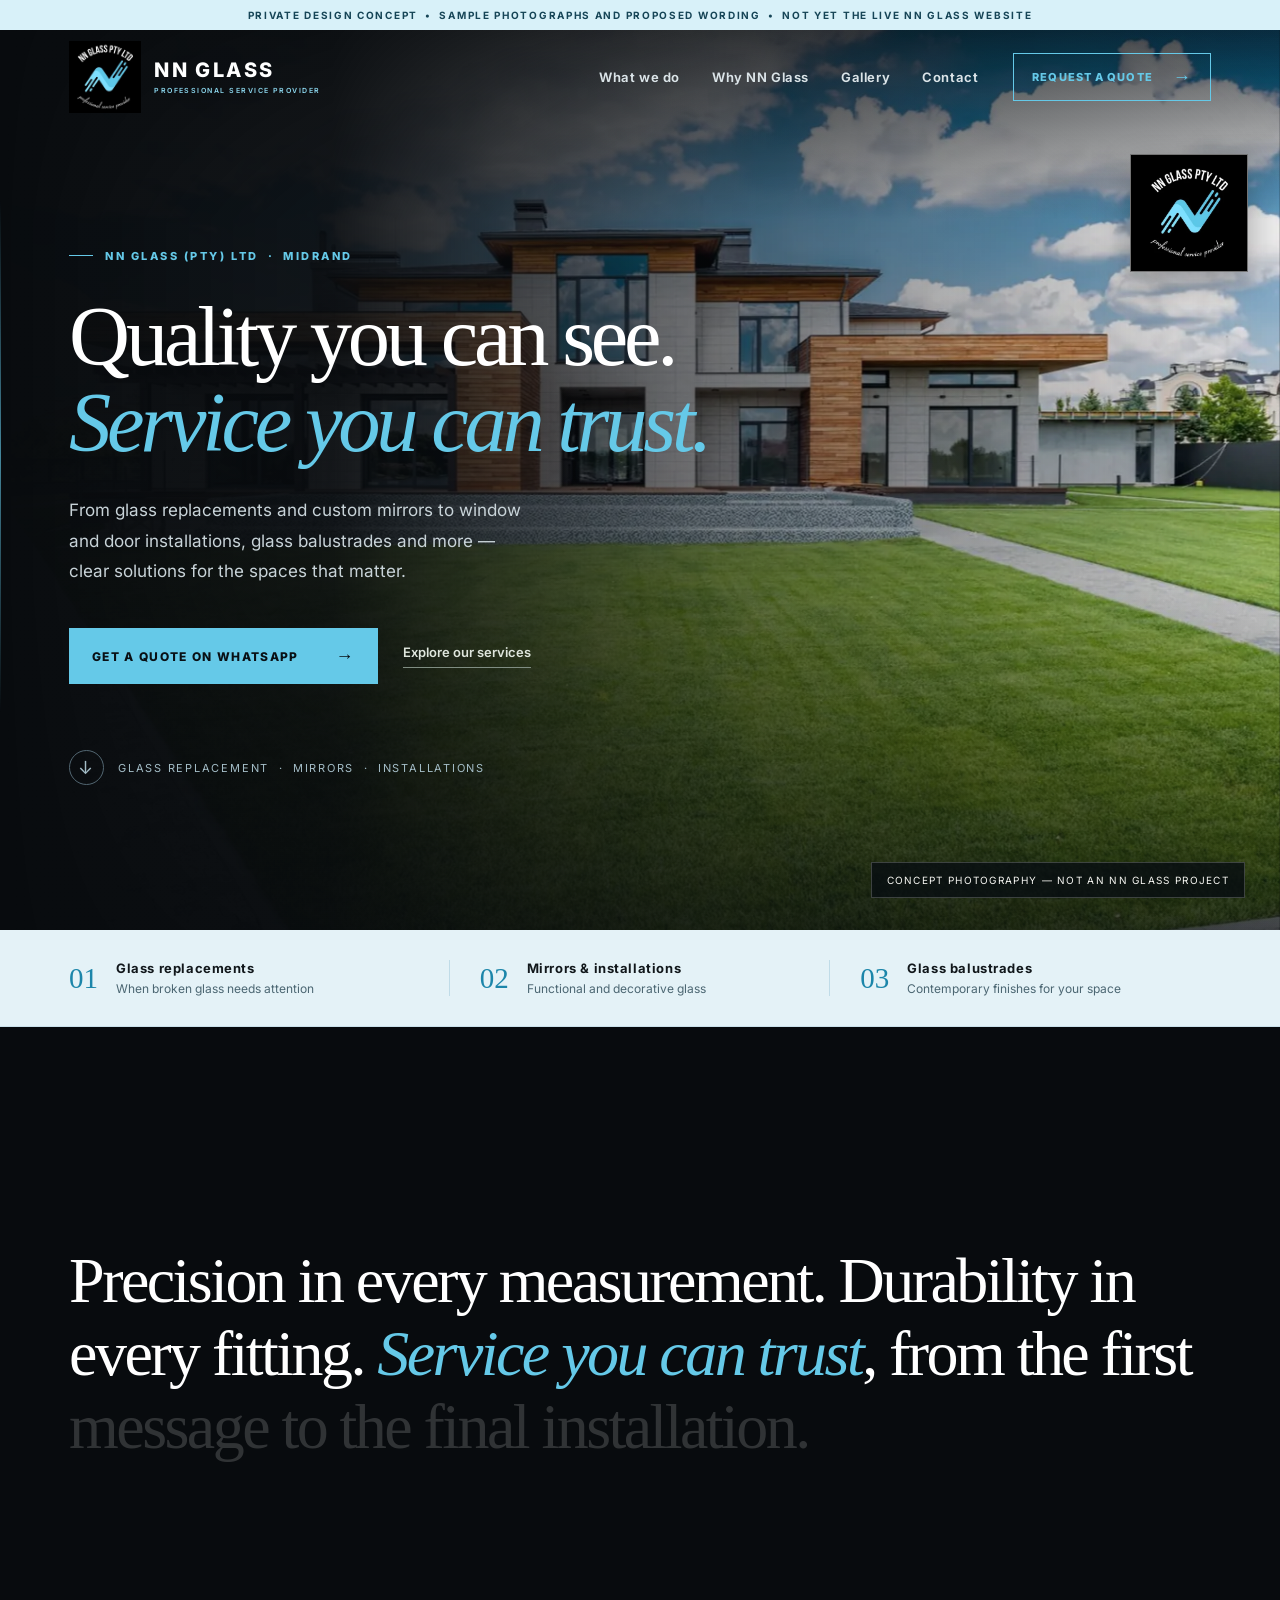
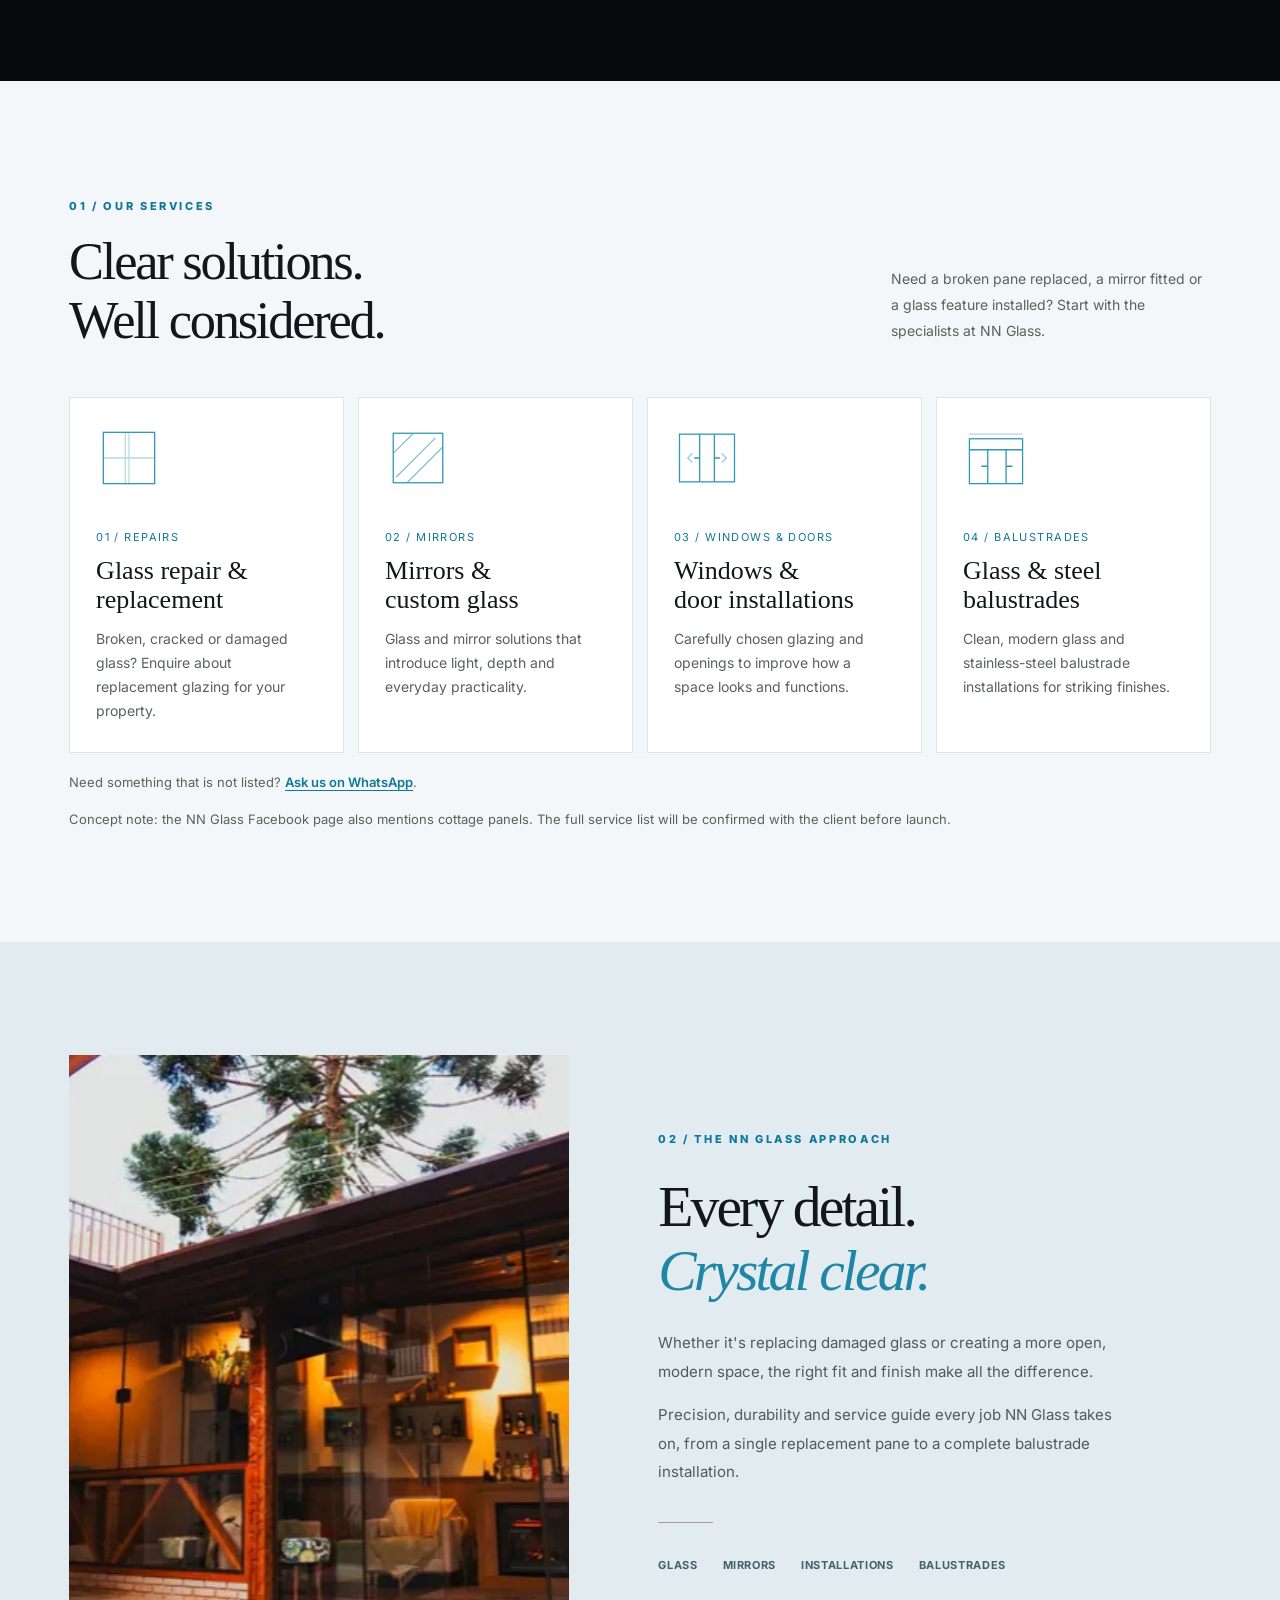
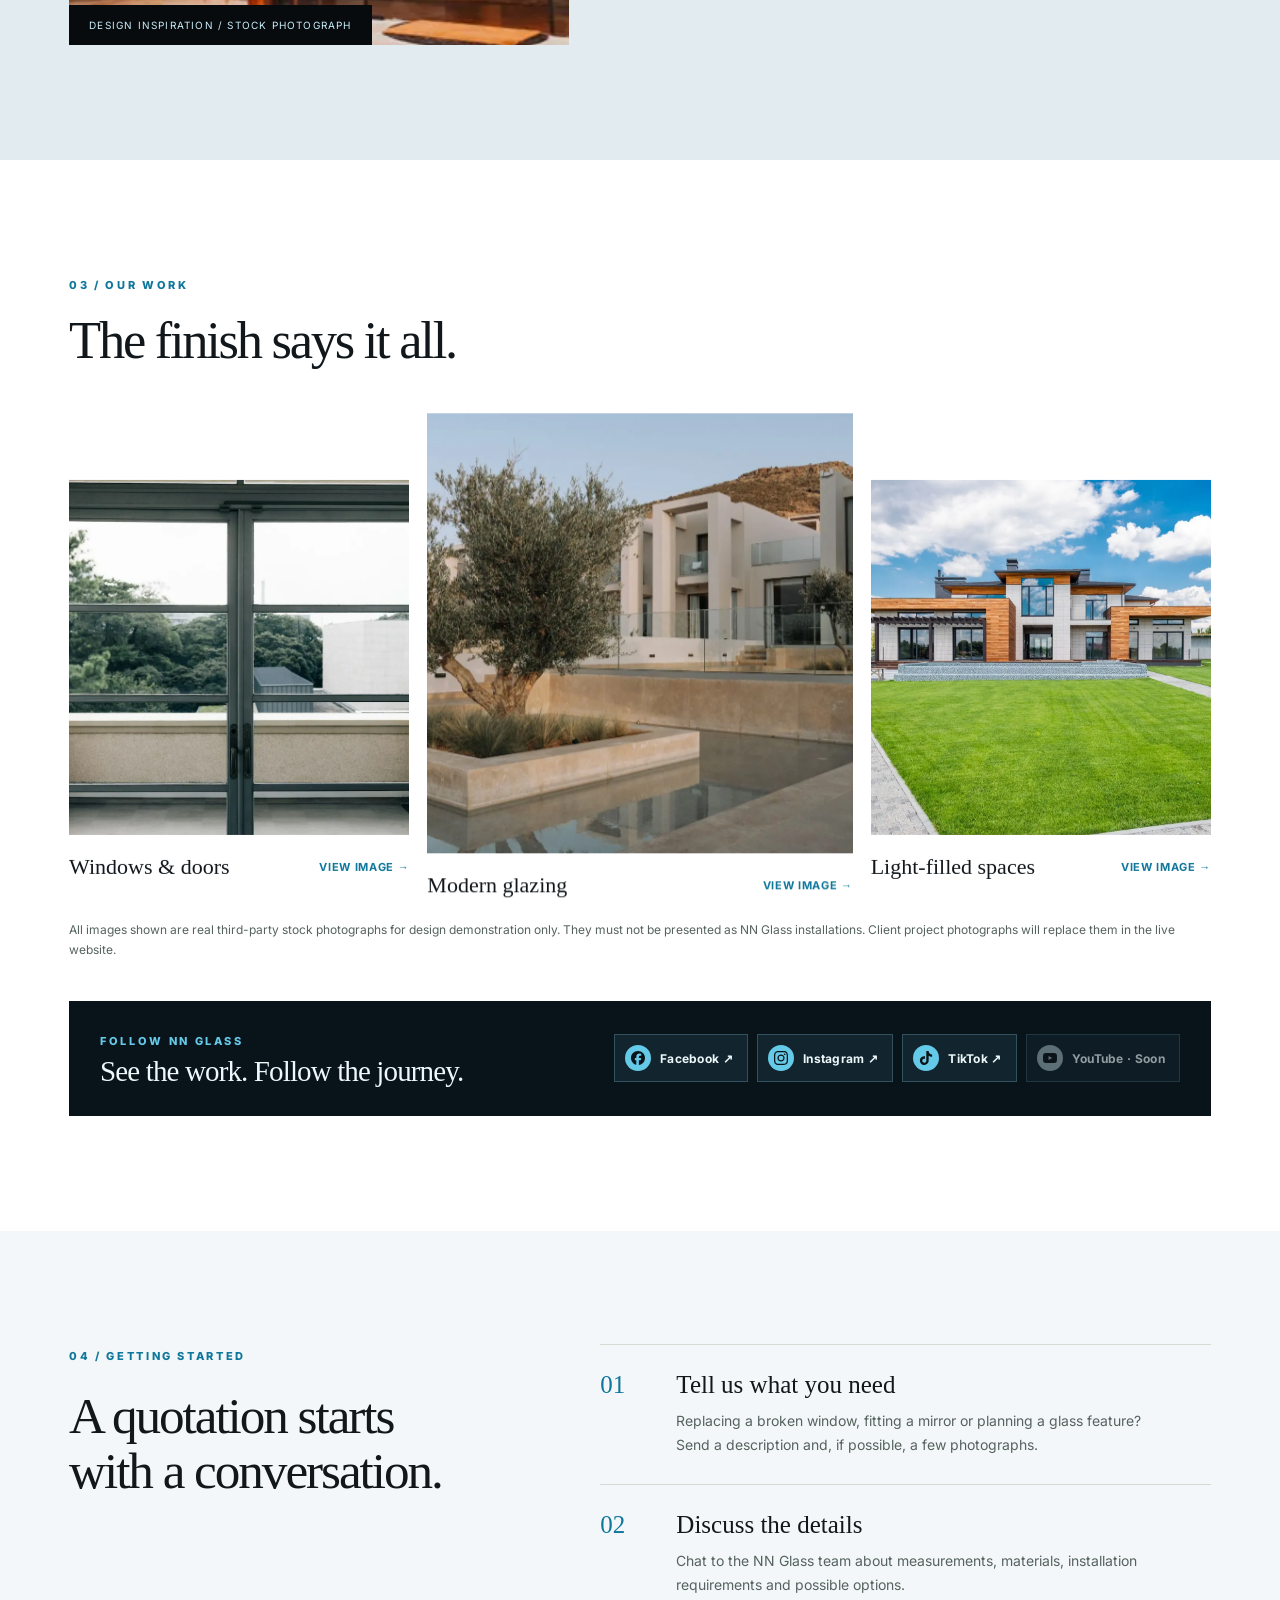
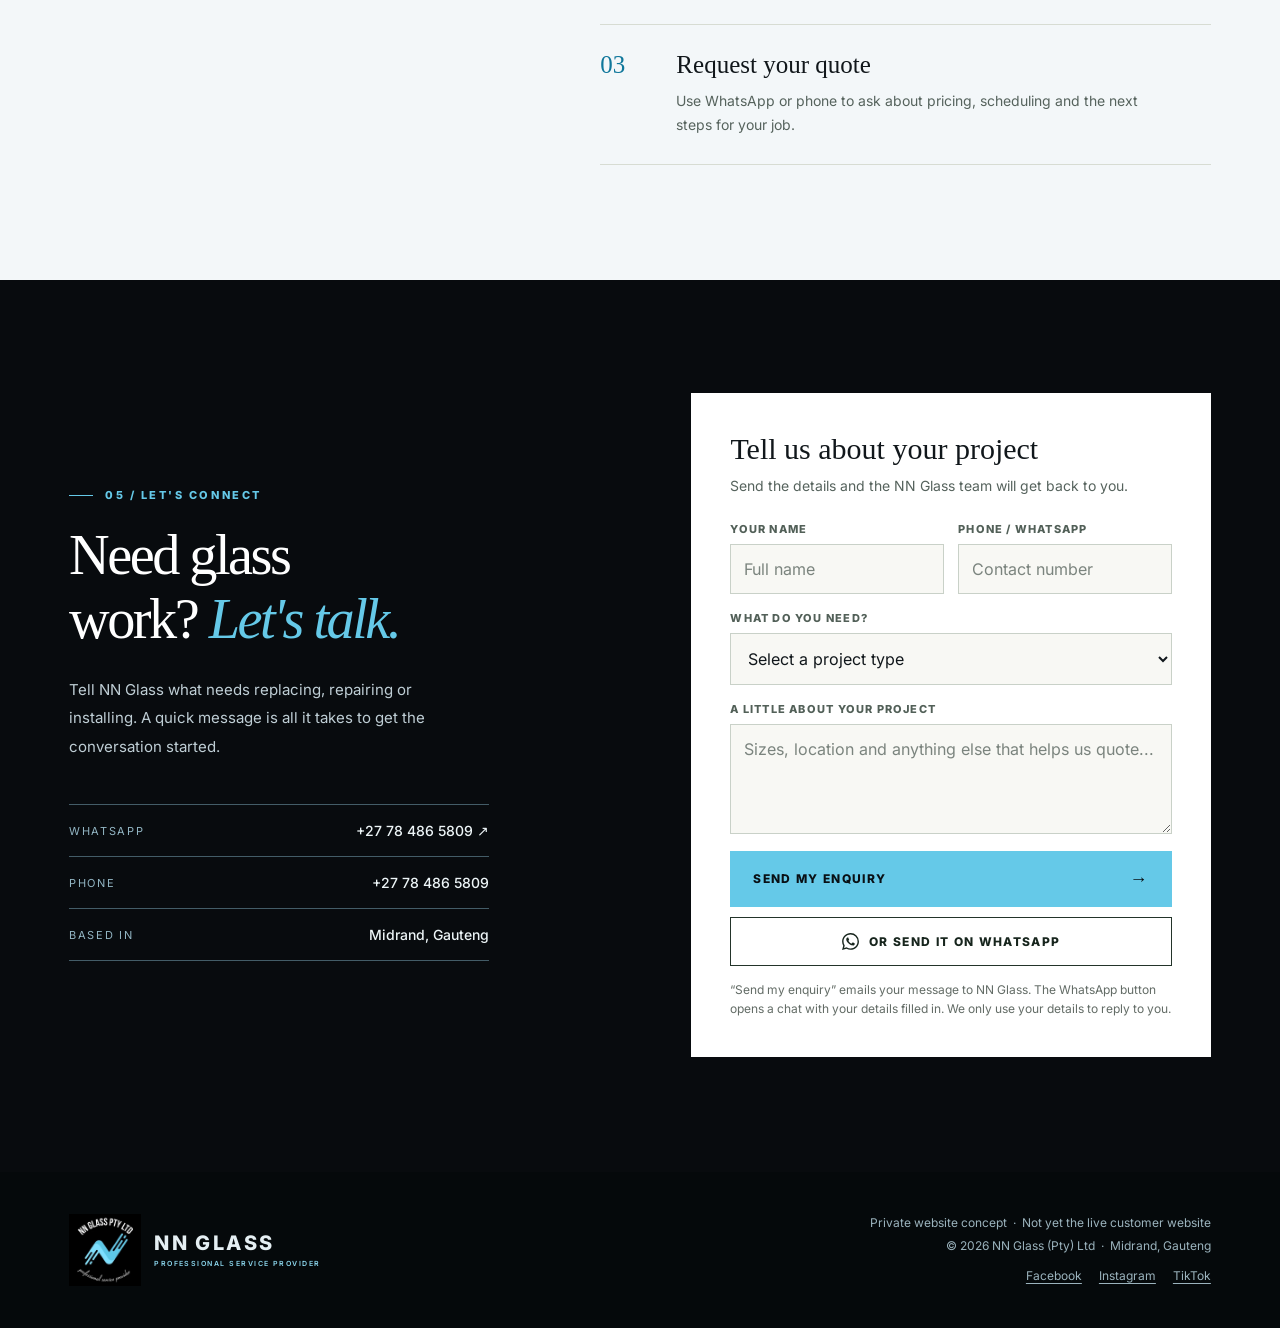
==== commit edc70b7d: "Add cinematic scroll-driven motion and a full-bleed hero - Full-bleed hero photograph behind the hea" ====
--- a/index.html
+++ b/index.html
@@ -22,6 +22,7 @@
   <link rel="apple-touch-icon" href="images/apple-touch-icon.png">
   <link rel="preload" href="fonts/inter.woff2" as="font" type="font/woff2" crossorigin>
   <link rel="stylesheet" href="css/styles.css">
+  <script src="js/boot.js"></script>
   <script type="application/ld+json">
   {
     "@context": "https://schema.org",
@@ -60,6 +61,7 @@
   <div class="prototype-strip preview-only">Private design concept &nbsp;•&nbsp; Sample photographs and proposed wording &nbsp;•&nbsp; Not yet the live NN Glass website</div>
 
   <header class="site-header" id="top">
+    <div class="scroll-progress" aria-hidden="true"></div>
     <div class="wrap header-inner">
       <a class="brand" href="#top" aria-label="NN Glass home">
         <img class="client-logo" src="images/logo.webp" width="72" height="72" alt="NN Glass (Pty) Ltd logo">
@@ -92,7 +94,7 @@
         <!-- LAUNCH: replace with a genuine NN Glass project photograph. -->
         <img src="images/sample/modern-home-1600.webp"
              srcset="images/sample/modern-home-900.webp 900w, images/sample/modern-home-1600.webp 1600w"
-             sizes="(max-width: 760px) 100vw, 52vw"
+             sizes="(max-width: 760px) 250vw, 100vw"
              width="1600" height="1068"
              alt="Modern house with expansive glass windows and doors" fetchpriority="high">
         <div class="hero-stamp"><img src="images/logo.webp" width="118" height="118" alt=""></div>
@@ -107,6 +109,12 @@
         <div class="feature"><span class="feature-no">03</span><div><strong>Glass balustrades</strong><span>Contemporary finishes for your space</span></div></div>
       </div>
     </div>
+
+    <section class="statement" aria-label="What we stand for">
+      <div class="wrap">
+        <p class="statement-text" id="statement">Precision in every measurement. Durability in every fitting. <em>Service you can trust</em>, from the first message to the final installation.</p>
+      </div>
+    </section>
 
     <section class="services section-pad" id="services" aria-labelledby="services-title">
       <div class="wrap">
--- a/css/styles.css
+++ b/css/styles.css
@@ -50,7 +50,9 @@
 .prototype-strip { padding: 9px 15px; text-align: center; background: #d8f1f9; color: #164557; font-size: 10px; font-weight: 700; letter-spacing: .17em; text-transform: uppercase; }
 
 /* ---- Header ---- */
-.site-header { background: var(--deep); color: #fff; position: sticky; top: 0; z-index: 20; border-bottom: 1px solid #223039; }
+.site-header { background: rgba(8, 11, 14, .95); -webkit-backdrop-filter: blur(16px) saturate(1.4); backdrop-filter: blur(16px) saturate(1.4); color: #fff; position: sticky; top: 0; z-index: 20; border-bottom: 1px solid #223039; transition: background .4s, border-color .4s; }
+.site-header.at-top:not(.menu-open) { background: transparent; border-color: transparent; -webkit-backdrop-filter: none; backdrop-filter: none; }
+.scroll-progress { position: absolute; left: 0; right: 0; bottom: -1px; height: 2px; background: var(--cyan); transform-origin: left; transform: scaleX(var(--sp, 0)); }
 .header-inner { height: var(--header-h); display: flex; align-items: center; gap: 35px; justify-content: space-between; }
 .brand { display: inline-flex; align-items: center; gap: 13px; min-width: 184px; }
 .client-logo { display: block; width: 72px; height: 72px; flex: none; object-fit: contain; background: #000; }
@@ -67,29 +69,42 @@
 .menu-btn[aria-expanded="true"] span:nth-child(2) { opacity: 0; }
 .menu-btn[aria-expanded="true"] span:nth-child(3) { transform: translateY(-6px) rotate(-45deg); }
 
-/* ---- Hero ---- */
-.hero { display: grid; grid-template-columns: minmax(0, 48%) minmax(0, 52%); min-height: 690px; background: var(--deep); color: var(--white); }
-.hero-content { padding: 92px 7.6vw 74px max(5.4vw, calc((100vw - 1420px) / 2 + 77px)); display: flex; flex-direction: column; justify-content: center; position: relative; overflow: hidden; }
-.hero-content::before { content: ""; position: absolute; top: 10%; left: 0; width: 1px; height: 66%; background: linear-gradient(transparent, var(--cyan), transparent); opacity: .65; }
+/* ---- Hero: full-bleed photograph behind the headline ---- */
+.hero { position: relative; isolation: isolate; overflow: hidden; display: grid; align-items: center; min-height: max(660px, min(100svh, 980px)); margin-top: calc(-1 * var(--header-h) - 1px); background: var(--deep); color: var(--white); }
+.hero-visual { position: absolute; inset: 0; z-index: -1; }
+.hero-visual > img { position: absolute; left: 0; top: -6%; width: 100%; height: 112%; object-fit: cover; object-position: 62% center; filter: saturate(.85) contrast(1.04); transform: translate3d(0, calc(var(--hp, 0) * 9%), 0) scale(calc(1 + var(--hp, 0) * .08)); animation: hero-zoom 2.8s cubic-bezier(.16, .7, .2, 1) both; will-change: transform; }
+.hero-visual::after { content: ""; pointer-events: none; position: absolute; inset: 0; background: linear-gradient(90deg, var(--deep) 0%, rgba(8, 11, 14, .94) 26%, rgba(8, 11, 14, .5) 56%, rgba(8, 11, 14, .08) 100%), linear-gradient(180deg, rgba(8, 11, 14, .7) 0, transparent 190px), linear-gradient(0deg, rgba(8, 11, 14, .7), transparent 38%); }
+.hero-content { position: relative; max-width: 980px; padding: calc(var(--header-h) + 64px) 5.4vw 84px max(5.4vw, calc((100vw - 1420px) / 2 + 77px)); opacity: calc(1 - var(--hp, 0) * 2.4); transform: translate3d(0, calc(var(--hp, 0) * -80px), 0); }
+.hero-content::before { content: ""; position: absolute; top: 14%; left: 0; width: 1px; height: 66%; background: linear-gradient(transparent, var(--cyan), transparent); opacity: .65; }
+.hero-content > * { animation: rise 1.1s cubic-bezier(.16, .7, .2, 1) both; }
+.hero-content > :nth-child(1) { animation-delay: .15s; }
+.hero-content > :nth-child(2) { animation-delay: .3s; }
+.hero-content > :nth-child(3) { animation-delay: .5s; }
+.hero-content > :nth-child(4) { animation-delay: .65s; }
+.hero-content > :nth-child(5) { animation-delay: .85s; }
 .eyebrow { display: flex; align-items: center; gap: 12px; color: var(--cyan); font-size: 11px; font-weight: 800; letter-spacing: .23em; text-transform: uppercase; }
 .eyebrow::before { content: ""; width: 24px; height: 1px; background: currentColor; }
-.hero h1 { font-family: var(--serif); font-size: clamp(55px, 5.2vw, 93px); line-height: 1.05; font-weight: 400; letter-spacing: -.05em; margin: 31px 0 29px; max-width: 650px; }
+.hero h1 { font-family: var(--serif); font-size: clamp(52px, 6.6vw, 116px); line-height: 1.02; font-weight: 400; letter-spacing: -.05em; margin: 31px 0 29px; max-width: 800px; }
 .hero h1 em, .contact h2 em { color: var(--cyan); font-weight: 400; }
-.hero p { max-width: 460px; color: var(--body-on-dark); line-height: 1.8; font-size: 16px; margin: 0; }
+.hero p { max-width: 470px; color: var(--body-on-dark); line-height: 1.8; font-size: 17px; margin: 0; }
 .hero-actions { display: flex; align-items: center; flex-wrap: wrap; gap: 25px; margin-top: 41px; }
 .btn-primary { display: inline-flex; justify-content: space-between; align-items: center; gap: 37px; background: var(--cyan); padding: 19px 23px; color: #091015; text-transform: uppercase; letter-spacing: .11em; font-size: 12px; font-weight: 800; border: none; cursor: pointer; transition: background .2s, transform .2s; }
 .btn-primary:hover { background: var(--cyan-light); transform: translateY(-2px); }
+.btn-primary .arrow, .nav-cta .arrow { transition: transform .25s; }
+.btn-primary:hover .arrow, .nav-cta:hover .arrow { transform: translateX(5px); }
 .btn-primary[disabled] { opacity: .6; cursor: progress; transform: none; }
 .text-link { border-bottom: 1px solid #7f8d82; color: #dfe6dd; padding-bottom: 7px; font-size: 13px; font-weight: 600; transition: color .2s, border-color .2s; }
 .text-link:hover { color: var(--cyan); border-color: var(--cyan); }
 .hero-foot { display: flex; align-items: center; gap: 14px; color: #a4bdc7; font-size: 11px; letter-spacing: .16em; text-transform: uppercase; margin-top: 66px; }
-.hero-foot span:first-child { display: grid; place-items: center; border: 1px solid #536772; border-radius: 50%; height: 35px; width: 35px; font-size: 18px; flex: none; }
-.hero-visual { min-height: 600px; position: relative; isolation: isolate; }
-.hero-visual > img { height: 100%; position: absolute; inset: 0; object-fit: cover; object-position: 45% center; filter: saturate(.8) contrast(1.04); }
-.hero-visual::after { content: ""; pointer-events: none; position: absolute; inset: 0; background: linear-gradient(90deg, rgba(6, 12, 17, .18), transparent 32%), linear-gradient(0deg, rgba(6, 12, 17, .42), transparent 42%); }
+.hero-foot span:first-child { display: grid; place-items: center; border: 1px solid #536772; border-radius: 50%; height: 35px; width: 35px; font-size: 18px; flex: none; animation: nudge 2.4s ease-in-out 2s infinite; }
 .hero-image-label { position: absolute; bottom: 32px; right: 35px; z-index: 1; padding: 11px 15px; color: #f7f7f3; background: rgba(8, 14, 18, .82); border: 1px solid rgba(255, 255, 255, .2); font-size: 10px; letter-spacing: .13em; text-transform: uppercase; }
-.hero-stamp { position: absolute; top: 30px; right: 32px; z-index: 2; background: #000; width: 118px; height: 118px; padding: 8px; border: 1px solid rgba(255, 255, 255, .45); box-shadow: 0 10px 30px rgba(0, 0, 0, .27); }
+.hero-stamp { position: absolute; top: calc(var(--header-h) + 30px); right: 32px; z-index: 2; background: #000; width: 118px; height: 118px; padding: 8px; border: 1px solid rgba(255, 255, 255, .45); box-shadow: 0 10px 30px rgba(0, 0, 0, .27); opacity: calc(1 - var(--hp, 0) * 2.5); animation: fade 1.2s ease 1s both; }
 .hero-stamp img { height: 100%; object-fit: contain; }
+
+@keyframes hero-zoom { from { scale: 1.16; opacity: .2; } to { scale: 1; opacity: 1; } }
+@keyframes rise { from { opacity: 0; translate: 0 38px; filter: blur(8px); } to { opacity: 1; translate: 0 0; filter: blur(0); } }
+@keyframes fade { from { opacity: 0; } }
+@keyframes nudge { 0%, 100% { translate: 0 0; } 50% { translate: 0 6px; } }
 
 /* ---- Feature band ---- */
 .feature-band { background: #e4f2f7; border-bottom: 1px solid #cae1eb; }
@@ -227,11 +242,38 @@
 .lightbox-bar button { width: 40px; height: 40px; flex: none; border: 1px solid #32515e; background: transparent; color: #fff; font-size: 18px; cursor: pointer; }
 .lightbox-bar button:hover { border-color: var(--cyan); color: var(--cyan); }
 
+/* ---- Statement: words light up as the page scrolls ---- */
+.statement { background: var(--deep); color: #fff; padding: clamp(110px, 17vw, 230px) 0; }
+.statement-text { font-family: var(--serif); font-size: clamp(34px, 5vw, 80px); line-height: 1.14; letter-spacing: -.04em; font-weight: 400; margin: 0; max-width: 1180px; }
+.statement-text em { color: var(--cyan); }
+.js .statement-text .w { opacity: calc(.16 + var(--o, 0) * .84); }
+
+/* ---- Motion layer (only active when JavaScript is running) ---- */
+.js .rv { opacity: 0; translate: 0 36px; }
+.js .rv.rv-h { filter: blur(10px); }
+.js .rv.in { opacity: 1; translate: 0 0; filter: blur(0); transition: opacity 1s cubic-bezier(.16, .7, .2, 1), translate 1s cubic-bezier(.16, .7, .2, 1), filter 1s ease; }
+
+.editorial-photo { overflow: hidden; }
+.js .editorial-photo img { top: -9%; height: 118%; transform: translate3d(0, calc((var(--p, .5) - .5) * 14%), 0) scale(calc(1.08 - var(--p, .5) * .08)); will-change: transform; }
+
+.js .gallery-item { transform: translate3d(0, calc(var(--gy, 0) * 1px), 0); }
+
+.steps { position: relative; }
+.js .steps::before { content: ""; position: absolute; left: -26px; top: 0; bottom: 0; width: 2px; background: var(--cyan-text); transform-origin: top; transform: scaleY(var(--p, 0)); }
+
+.service-card { position: relative; overflow: hidden; }
+.service-card::after { content: ""; position: absolute; inset: 0; pointer-events: none; opacity: 0; transition: opacity .35s; background: radial-gradient(340px circle at var(--mx, 50%) var(--my, 50%), rgba(101, 201, 232, .2), transparent 62%); }
+.service-card:hover::after { opacity: 1; }
+.service-card svg { transition: transform .5s cubic-bezier(.16, .7, .2, 1); }
+.service-card:hover svg { transform: translateY(-4px) scale(1.06); }
+
+.lightbox[open] { animation: lightbox-in .4s cubic-bezier(.16, .7, .2, 1); }
+.lightbox[open]::backdrop { animation: fade .4s ease; }
+@keyframes lightbox-in { from { opacity: 0; scale: .96; } }
+
 /* ---- Responsive ---- */
 @media (max-width: 1100px) {
   .wrap { padding-inline: 4.5vw; }
-  .hero-content { padding-left: 5vw; padding-right: 4.5vw; }
-  .hero h1 { font-size: 61px; }
   .nav { gap: 18px; }
   .feature { padding: 0 12px; }
   .service-grid { grid-template-columns: repeat(2, 1fr); }
@@ -253,14 +295,14 @@
   .nav.open { display: flex; position: absolute; top: 100%; left: 0; right: 0; background: var(--deep); padding: 25px 5vw 30px; border-bottom: 1px solid #223039; box-shadow: 0 14px 24px rgba(0, 0, 0, .3); flex-direction: column; align-items: stretch; gap: 23px; }
   .nav.open a { font-size: 15px; }
 
-  .hero { grid-template-columns: 1fr; }
-  .hero-content { padding: 72px 6vw 69px; min-height: 550px; }
+  .hero { min-height: max(620px, min(100svh, 860px)); align-items: end; }
+  .hero-visual::after { background: linear-gradient(180deg, rgba(8, 11, 14, .82) 0%, rgba(8, 11, 14, .5) 38%, rgba(8, 11, 14, .93) 82%); }
+  .hero-content { padding: calc(var(--header-h) + 40px) 6vw 96px; }
   .hero h1 { font-size: clamp(46px, 12.5vw, 76px); margin: 27px 0 24px; }
   .hero p { font-size: 15px; }
-  .hero-foot { margin-top: 45px; }
-  .hero-visual { min-height: 460px; }
-  .hero-image-label { right: 18px; bottom: 18px; font-size: 8px; }
-  .hero-stamp { width: 88px; height: 88px; top: 18px; right: 18px; }
+  .hero-foot { margin-top: 40px; }
+  .hero-image-label { left: 6vw; right: auto; bottom: 18px; font-size: 8px; }
+  .hero-stamp { display: none; }
 
   .feature-inner { grid-template-columns: 1fr; padding-top: 11px; padding-bottom: 11px; }
   .feature { padding: 15px 0; border-right: 0; border-bottom: 1px solid #c0dce8; }
@@ -290,6 +332,8 @@
   .social-links { width: 100%; }
 
   .process-inner, .contact-layout { grid-template-columns: 1fr; gap: 45px; }
+  .js .steps::before { left: -10px; }
+  .js .gallery-item { transform: none; }
   .process-heading h2 { font-size: 50px; }
   .contact h2 { font-size: 54px; }
   .form-card { padding: 27px; }
@@ -307,7 +351,6 @@
   .gallery-grid { grid-template-columns: 1fr; }
   .gallery-item:nth-child(n) .gallery-img { height: 310px; }
   .photo-title span { display: none; }
-  .hero-visual { min-height: 390px; }
   .section-intro h2, .editorial-copy h2, .contact h2, .process-heading h2 { font-size: 42px; }
   .hero-actions { gap: 20px; }
   .hero-actions .btn-primary { width: 100%; }
@@ -317,5 +360,10 @@
 
 @media (prefers-reduced-motion: reduce) {
   html { scroll-behavior: auto; }
-  *, *::before, *::after { transition: none !important; }
-}
+  *, *::before, *::after { transition: none !important; animation: none !important; }
+  .js .rv { opacity: 1; translate: none; filter: none; }
+  .js .statement-text .w { opacity: 1; }
+  .hero-content, .hero-stamp { opacity: 1; transform: none; }
+  .hero-visual > img, .js .editorial-photo img, .js .gallery-item { transform: none; }
+  .js .steps::before { transform: none; }
+}
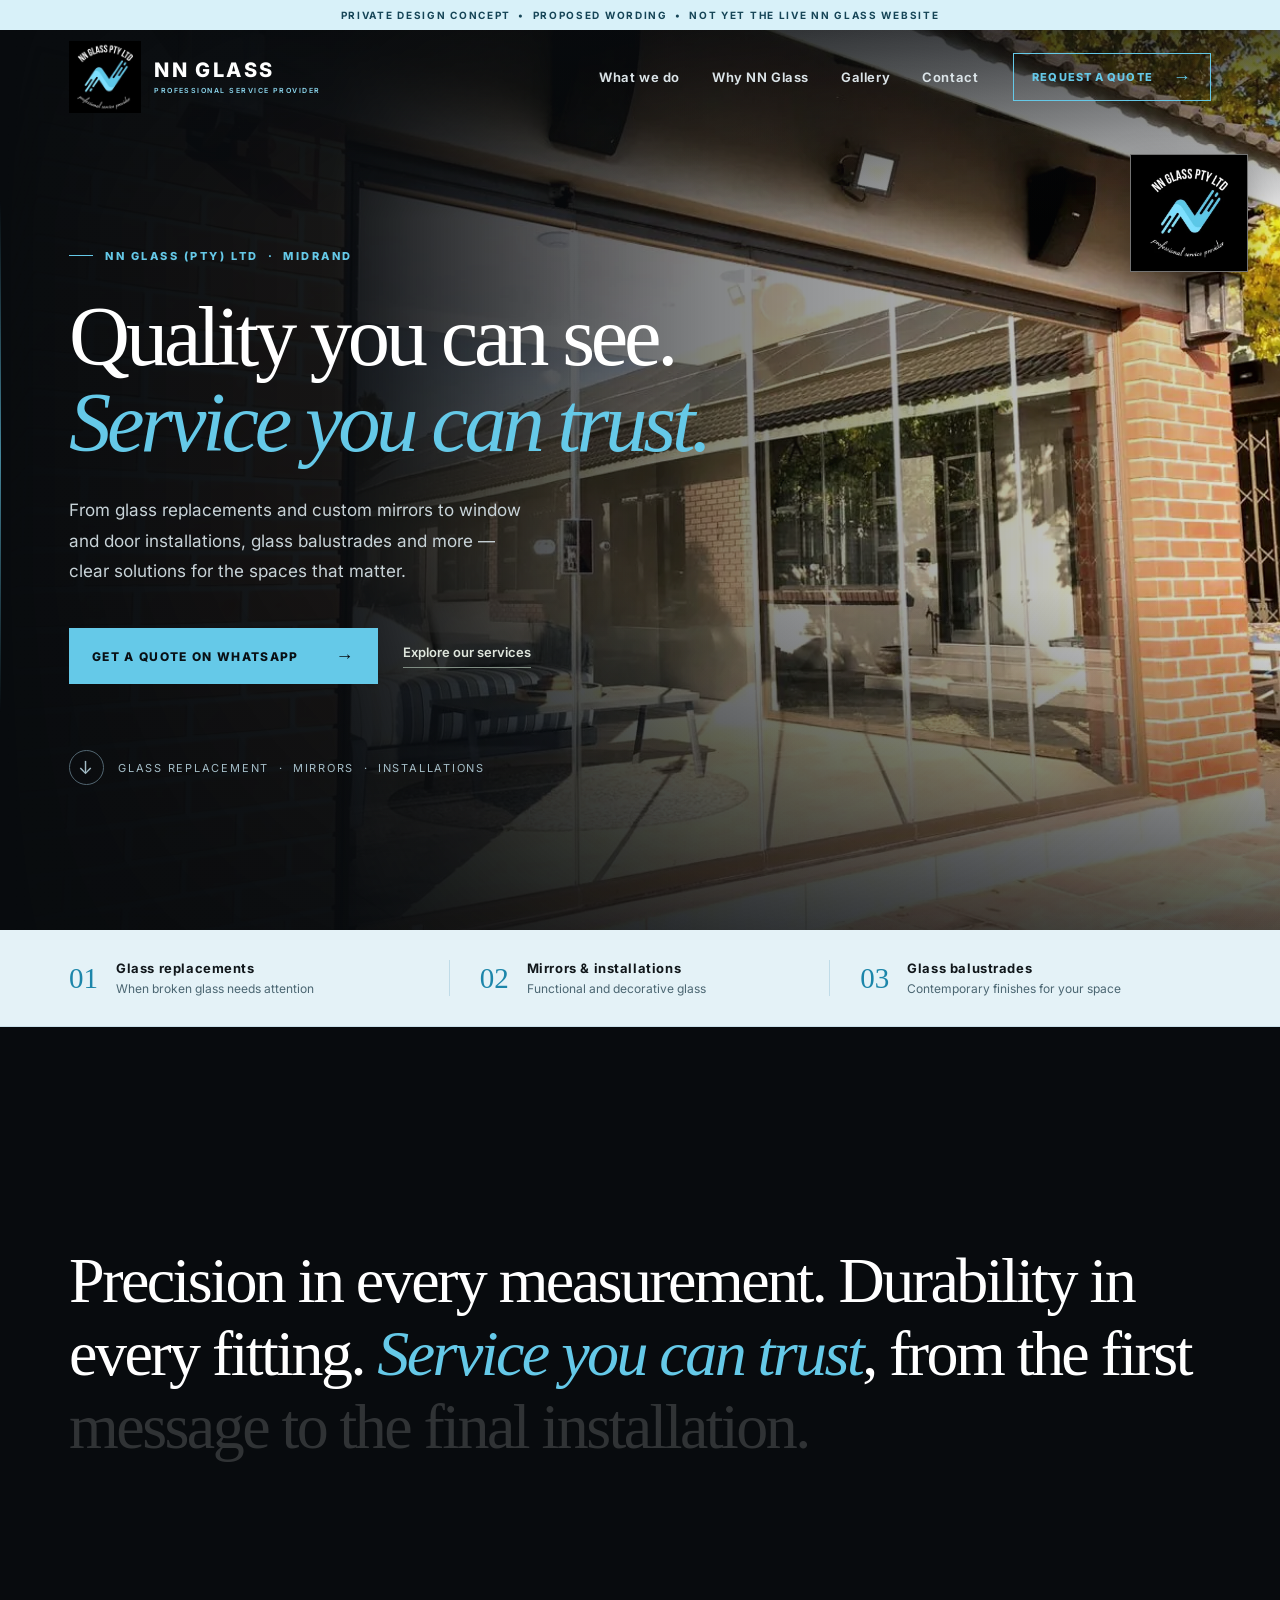
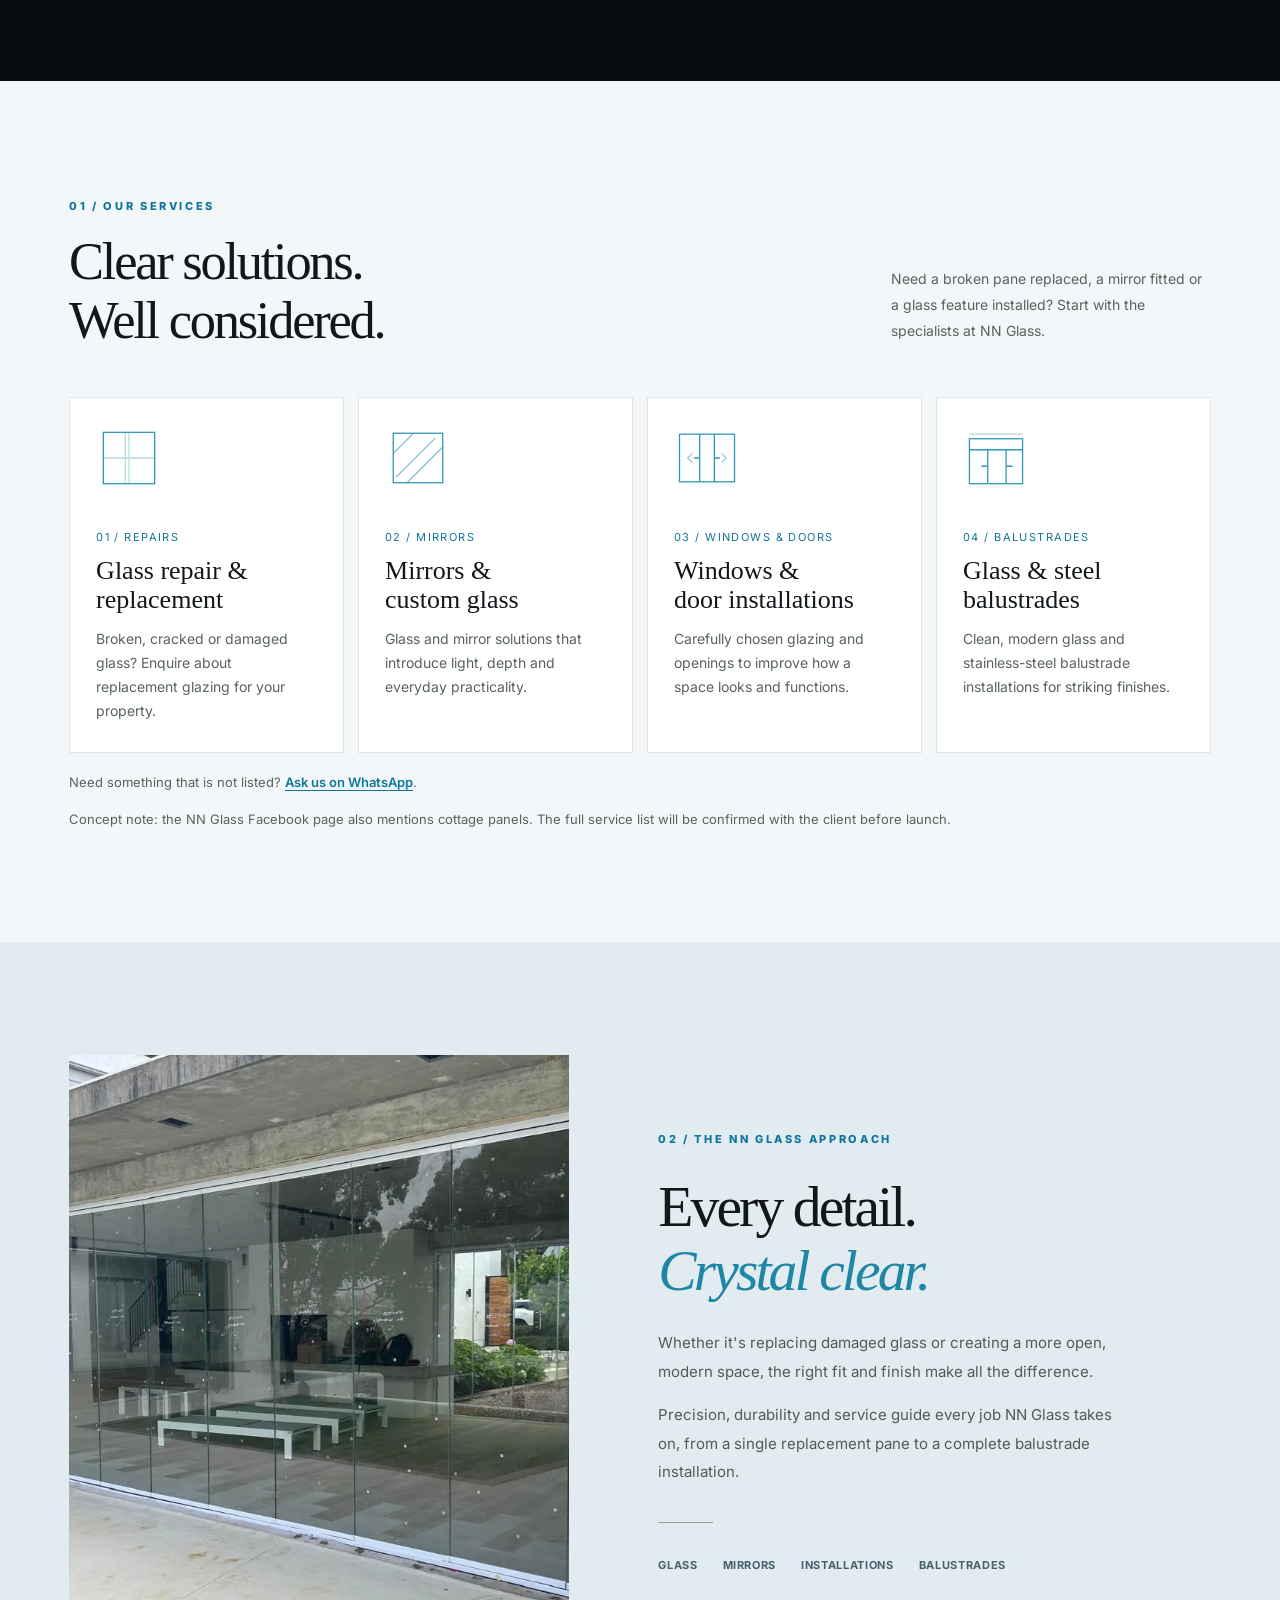
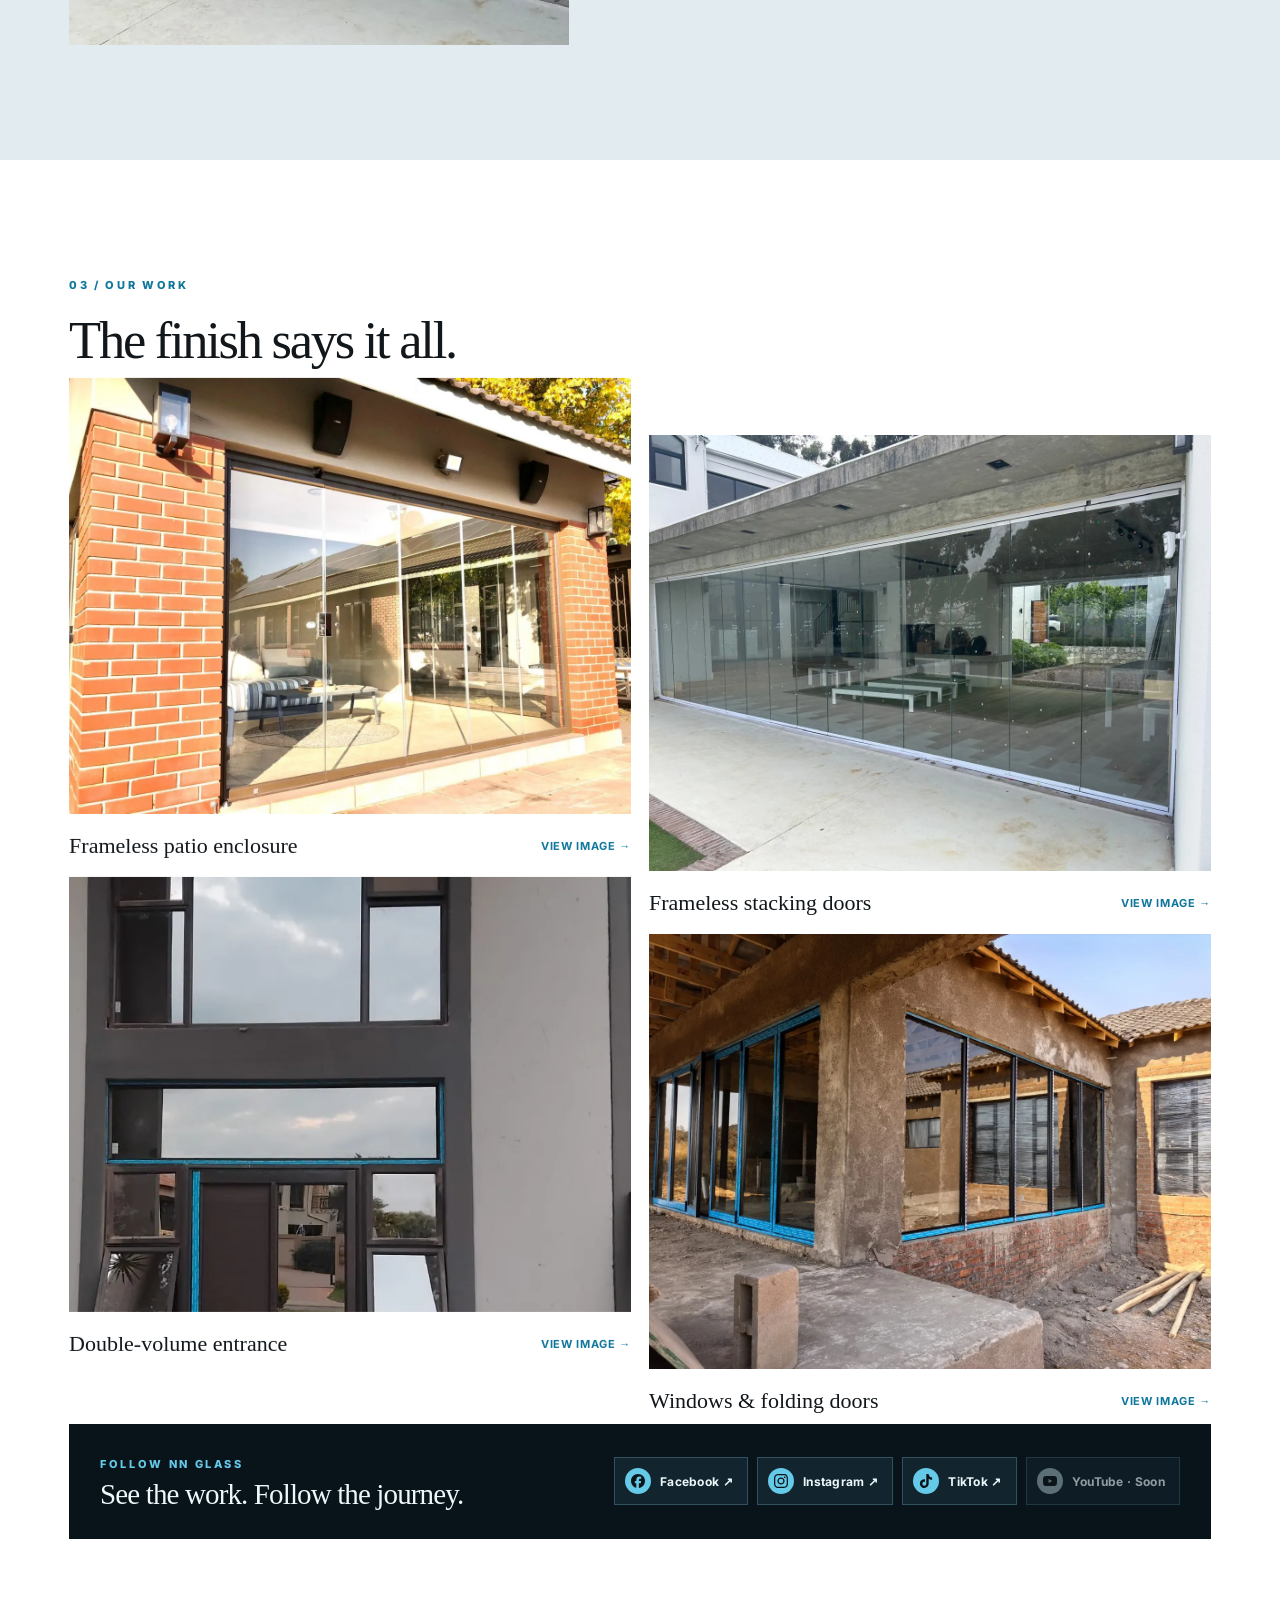
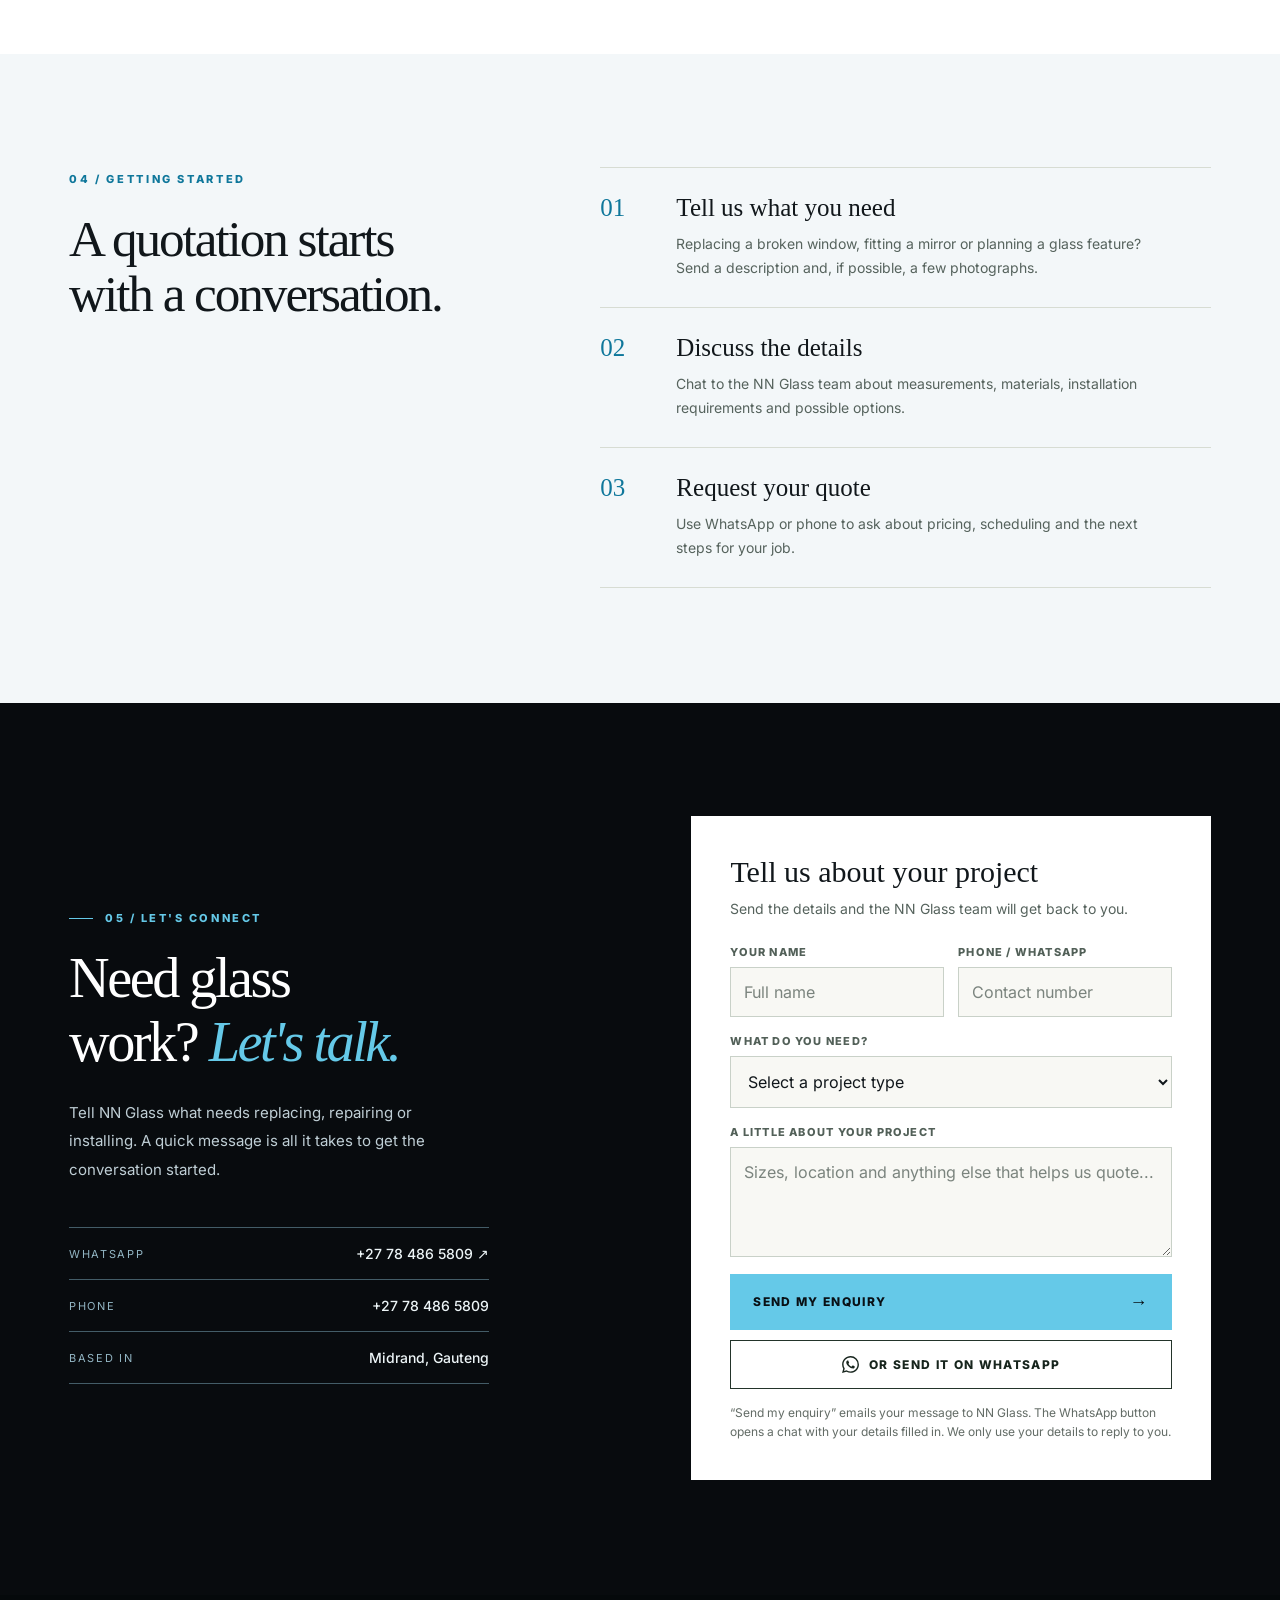
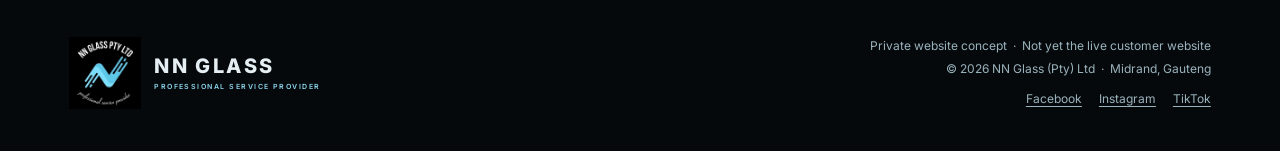
==== commit 2210b1f3: "Replace stock photographs with NN Glass project photographs - Hero and approach section now use the " ====
--- a/index.html
+++ b/index.html
@@ -58,7 +58,7 @@
 
   <a class="skip" href="#main">Skip to content</a>
 
-  <div class="prototype-strip preview-only">Private design concept &nbsp;•&nbsp; Sample photographs and proposed wording &nbsp;•&nbsp; Not yet the live NN Glass website</div>
+  <div class="prototype-strip preview-only">Private design concept &nbsp;•&nbsp; Proposed wording &nbsp;•&nbsp; Not yet the live NN Glass website</div>
 
   <header class="site-header" id="top">
     <div class="scroll-progress" aria-hidden="true"></div>
@@ -91,14 +91,12 @@
         <div class="hero-foot"><span aria-hidden="true">↓</span> Glass replacement &nbsp;·&nbsp; Mirrors &nbsp;·&nbsp; Installations</div>
       </div>
       <div class="hero-visual">
-        <!-- LAUNCH: replace with a genuine NN Glass project photograph. -->
-        <img src="images/sample/modern-home-1600.webp"
-             srcset="images/sample/modern-home-900.webp 900w, images/sample/modern-home-1600.webp 1600w"
+        <img src="images/projects/frameless-patio-enclosure.webp"
+             srcset="images/projects/frameless-patio-enclosure-800.webp 800w, images/projects/frameless-patio-enclosure.webp 1280w"
              sizes="(max-width: 760px) 250vw, 100vw"
-             width="1600" height="1068"
-             alt="Modern house with expansive glass windows and doors" fetchpriority="high">
+             width="1280" height="960"
+             alt="Frameless glass panels enclosing a brick patio, installed by NN Glass" fetchpriority="high">
         <div class="hero-stamp"><img src="images/logo.webp" width="118" height="118" alt=""></div>
-        <div class="hero-image-label preview-only">Concept photography — not an NN Glass project</div>
       </div>
     </section>
 
@@ -148,13 +146,11 @@
     <section class="editorial section-pad" id="approach" aria-labelledby="approach-title">
       <div class="wrap editorial-layout">
         <div class="editorial-photo">
-          <!-- LAUNCH: replace with a genuine NN Glass project photograph. -->
-          <img loading="lazy" src="images/sample/glass-wall-1200.webp"
-               srcset="images/sample/glass-wall-700.webp 700w, images/sample/glass-wall-1200.webp 1200w"
-               sizes="(max-width: 760px) 100vw, 45vw"
-               width="1200" height="800"
-               alt="Glass wall opening onto the patio of a modern home">
-          <span class="img-note preview-only">Design inspiration / Stock photograph</span>
+          <img loading="lazy" src="images/projects/frameless-stacking-doors.webp"
+               srcset="images/projects/frameless-stacking-doors-800.webp 800w, images/projects/frameless-stacking-doors.webp 1280w"
+               sizes="(max-width: 760px) 160vw, 70vw"
+               width="1280" height="960"
+               alt="Wide run of frameless stacking glass doors under a concrete canopy, installed by NN Glass">
         </div>
         <div class="editorial-copy">
           <span class="section-tag">02 / The NN Glass approach</span>
@@ -171,11 +167,10 @@
       <div class="wrap">
         <div class="section-intro gallery-top">
           <div><span class="section-tag">03 / Our work</span><h2 id="gallery-title">The finish says it all.</h2></div>
-          <p>A closer look at the clean lines and careful finishes that glass brings to a space.</p>
+          <p>Recent NN Glass installations, photographed on site.</p>
         </div>
         <div class="gallery-grid" id="gallery-grid"></div>
         <noscript><p class="gallery-notice">Our project photographs are also on the NN Glass Facebook page.</p></noscript>
-        <p class="gallery-notice preview-only">All images shown are real third-party stock photographs for design demonstration only. They must not be presented as NN Glass installations. Client project photographs will replace them in the live website.</p>
         <div class="social-band" id="social" aria-label="NN Glass social media channels">
           <div><span class="section-tag">Follow NN Glass</span><h3>See the work. Follow the journey.</h3></div>
           <div class="social-links">
--- a/css/styles.css
+++ b/css/styles.css
@@ -72,7 +72,7 @@
 /* ---- Hero: full-bleed photograph behind the headline ---- */
 .hero { position: relative; isolation: isolate; overflow: hidden; display: grid; align-items: center; min-height: max(660px, min(100svh, 980px)); margin-top: calc(-1 * var(--header-h) - 1px); background: var(--deep); color: var(--white); }
 .hero-visual { position: absolute; inset: 0; z-index: -1; }
-.hero-visual > img { position: absolute; left: 0; top: -6%; width: 100%; height: 112%; object-fit: cover; object-position: 62% center; filter: saturate(.85) contrast(1.04); transform: translate3d(0, calc(var(--hp, 0) * 9%), 0) scale(calc(1 + var(--hp, 0) * .08)); animation: hero-zoom 2.8s cubic-bezier(.16, .7, .2, 1) both; will-change: transform; }
+.hero-visual > img { position: absolute; left: 0; top: -6%; width: 100%; height: 112%; object-fit: cover; object-position: 58% 62%; filter: saturate(.9) contrast(1.04); transform: translate3d(0, calc(var(--hp, 0) * 9%), 0) scale(calc(1 + var(--hp, 0) * .08)); animation: hero-zoom 2.8s cubic-bezier(.16, .7, .2, 1) both; will-change: transform; }
 .hero-visual::after { content: ""; pointer-events: none; position: absolute; inset: 0; background: linear-gradient(90deg, var(--deep) 0%, rgba(8, 11, 14, .94) 26%, rgba(8, 11, 14, .5) 56%, rgba(8, 11, 14, .08) 100%), linear-gradient(180deg, rgba(8, 11, 14, .7) 0, transparent 190px), linear-gradient(0deg, rgba(8, 11, 14, .7), transparent 38%); }
 .hero-content { position: relative; max-width: 980px; padding: calc(var(--header-h) + 64px) 5.4vw 84px max(5.4vw, calc((100vw - 1420px) / 2 + 77px)); opacity: calc(1 - var(--hp, 0) * 2.4); transform: translate3d(0, calc(var(--hp, 0) * -80px), 0); }
 .hero-content::before { content: ""; position: absolute; top: 14%; left: 0; width: 1px; height: 66%; background: linear-gradient(transparent, var(--cyan), transparent); opacity: .65; }
@@ -159,6 +159,10 @@
 .gallery-item:nth-child(3n+1), .gallery-item:nth-child(3n+3) { padding-top: 85px; }
 .gallery-img img { height: 100%; object-fit: cover; transition: transform .5s; }
 .gallery-item:hover img { transform: scale(1.045); }
+/* Exactly four photos: two even rows instead of three and an orphan */
+.gallery-grid:has(> .gallery-item:nth-child(4):last-child) { grid-template-columns: 1fr 1fr; }
+.gallery-grid:has(> .gallery-item:nth-child(4):last-child) .gallery-item:nth-child(n) { padding-top: 0; }
+.gallery-grid:has(> .gallery-item:nth-child(4):last-child) .gallery-item:nth-child(n) .gallery-img { height: clamp(300px, 34vw, 520px); }
 .photo-title { display: flex; justify-content: space-between; align-items: center; gap: 15px; margin-top: 19px; }
 .photo-title strong { font-family: var(--serif); font-size: 22px; font-weight: 400; }
 .photo-title span { color: var(--cyan-text); font-size: 11px; font-weight: 700; letter-spacing: .06em; white-space: nowrap; }
